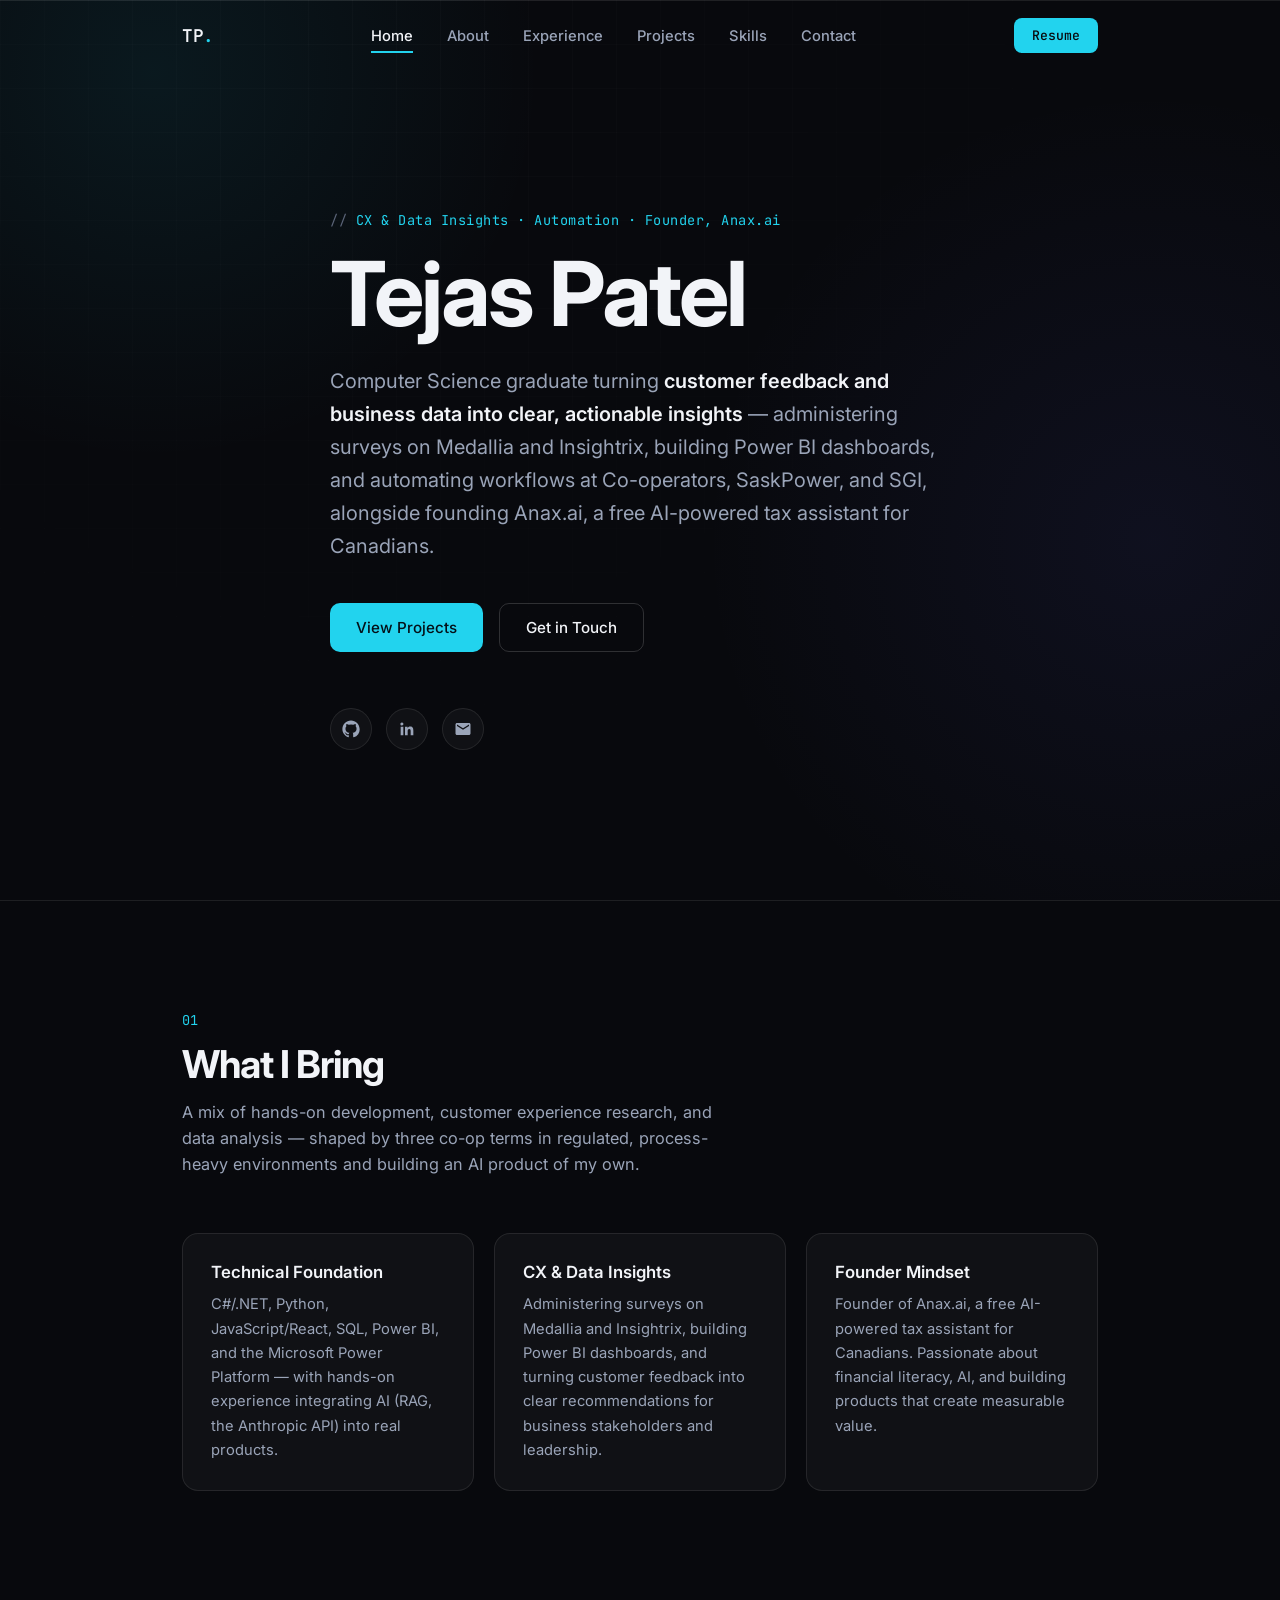
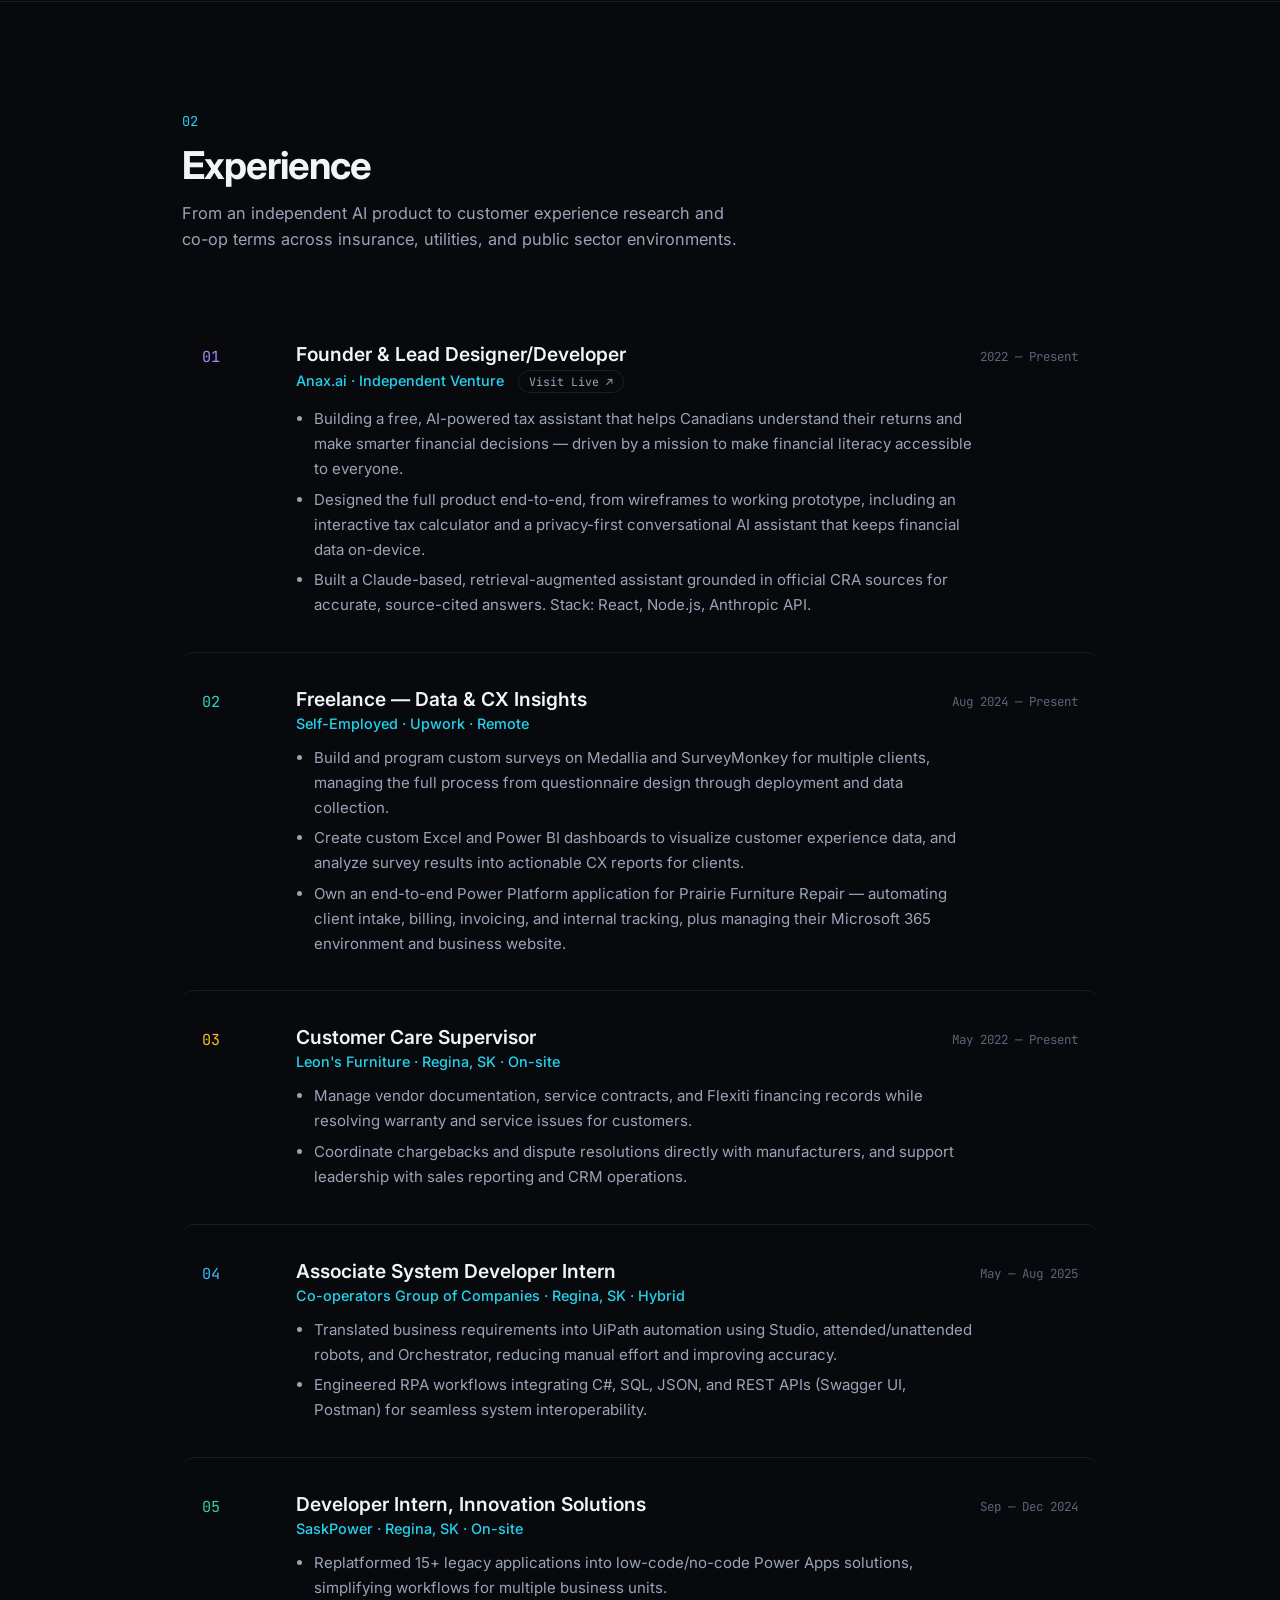
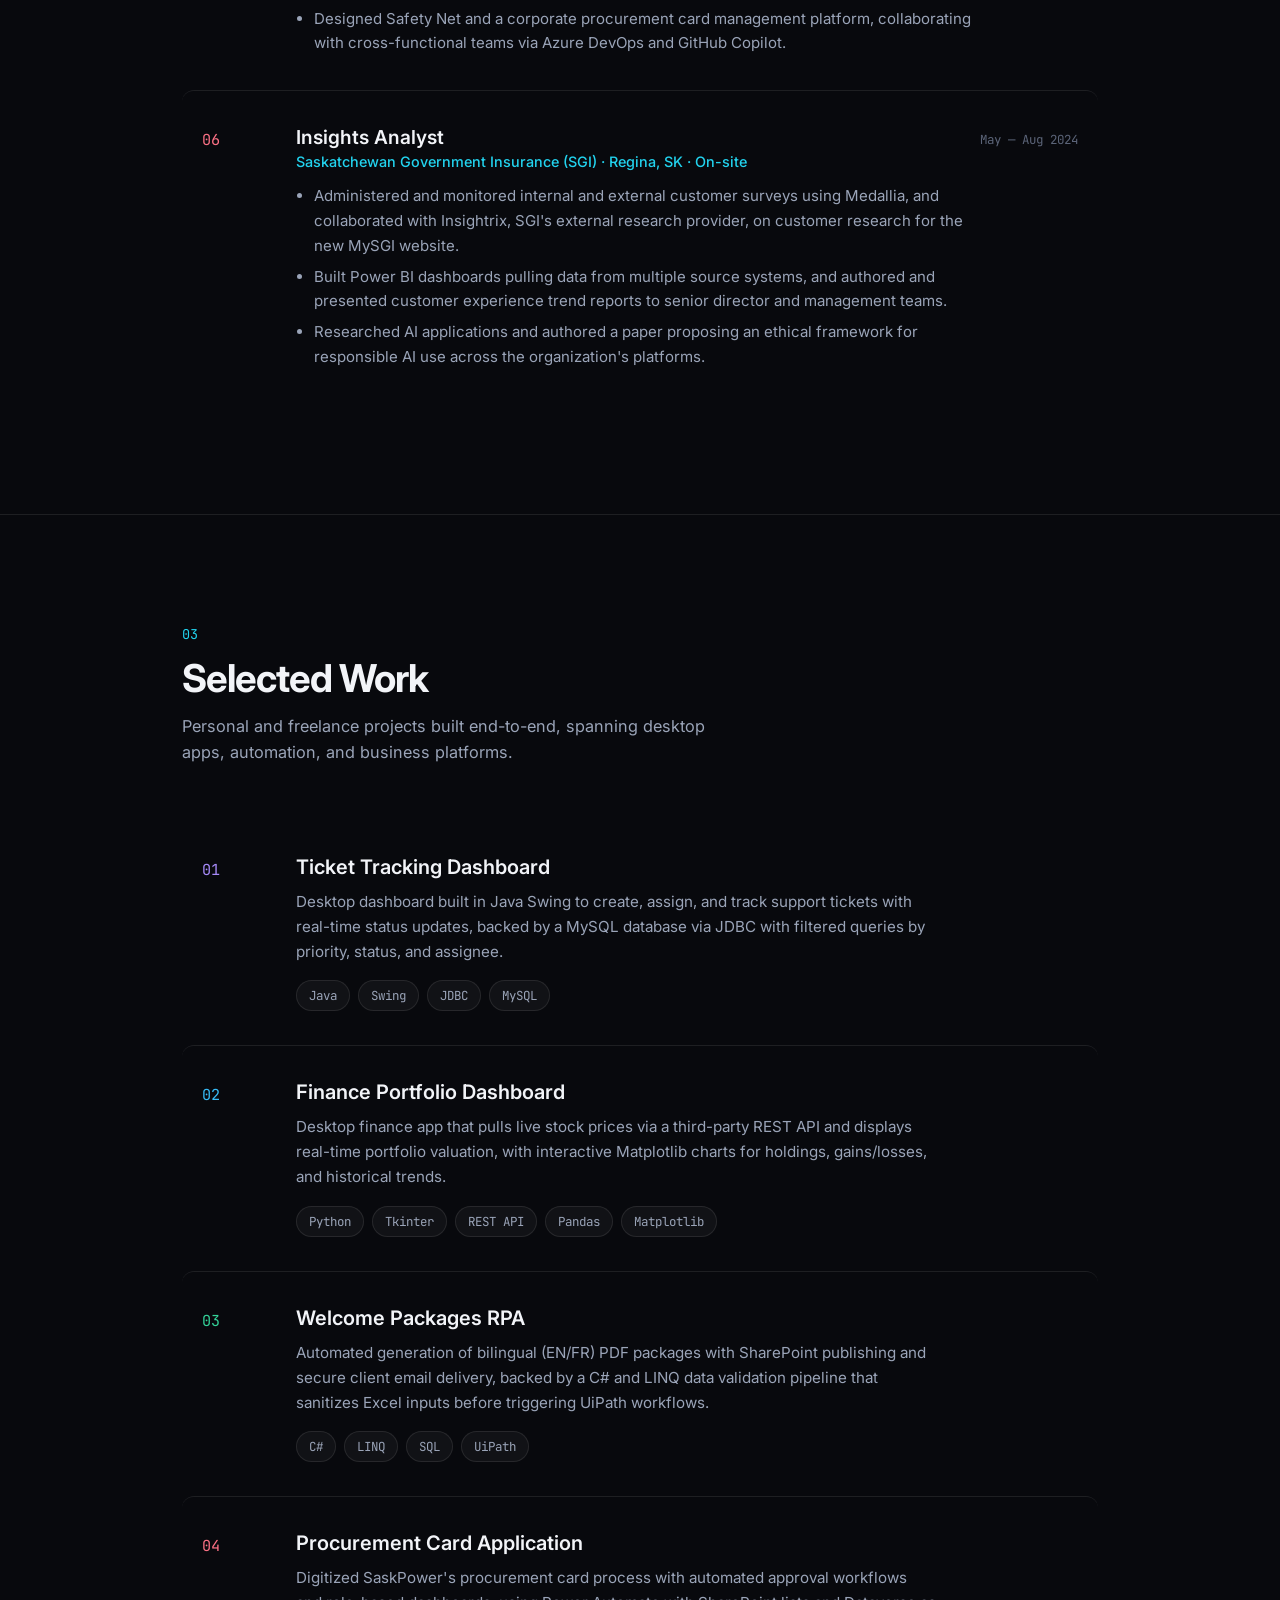
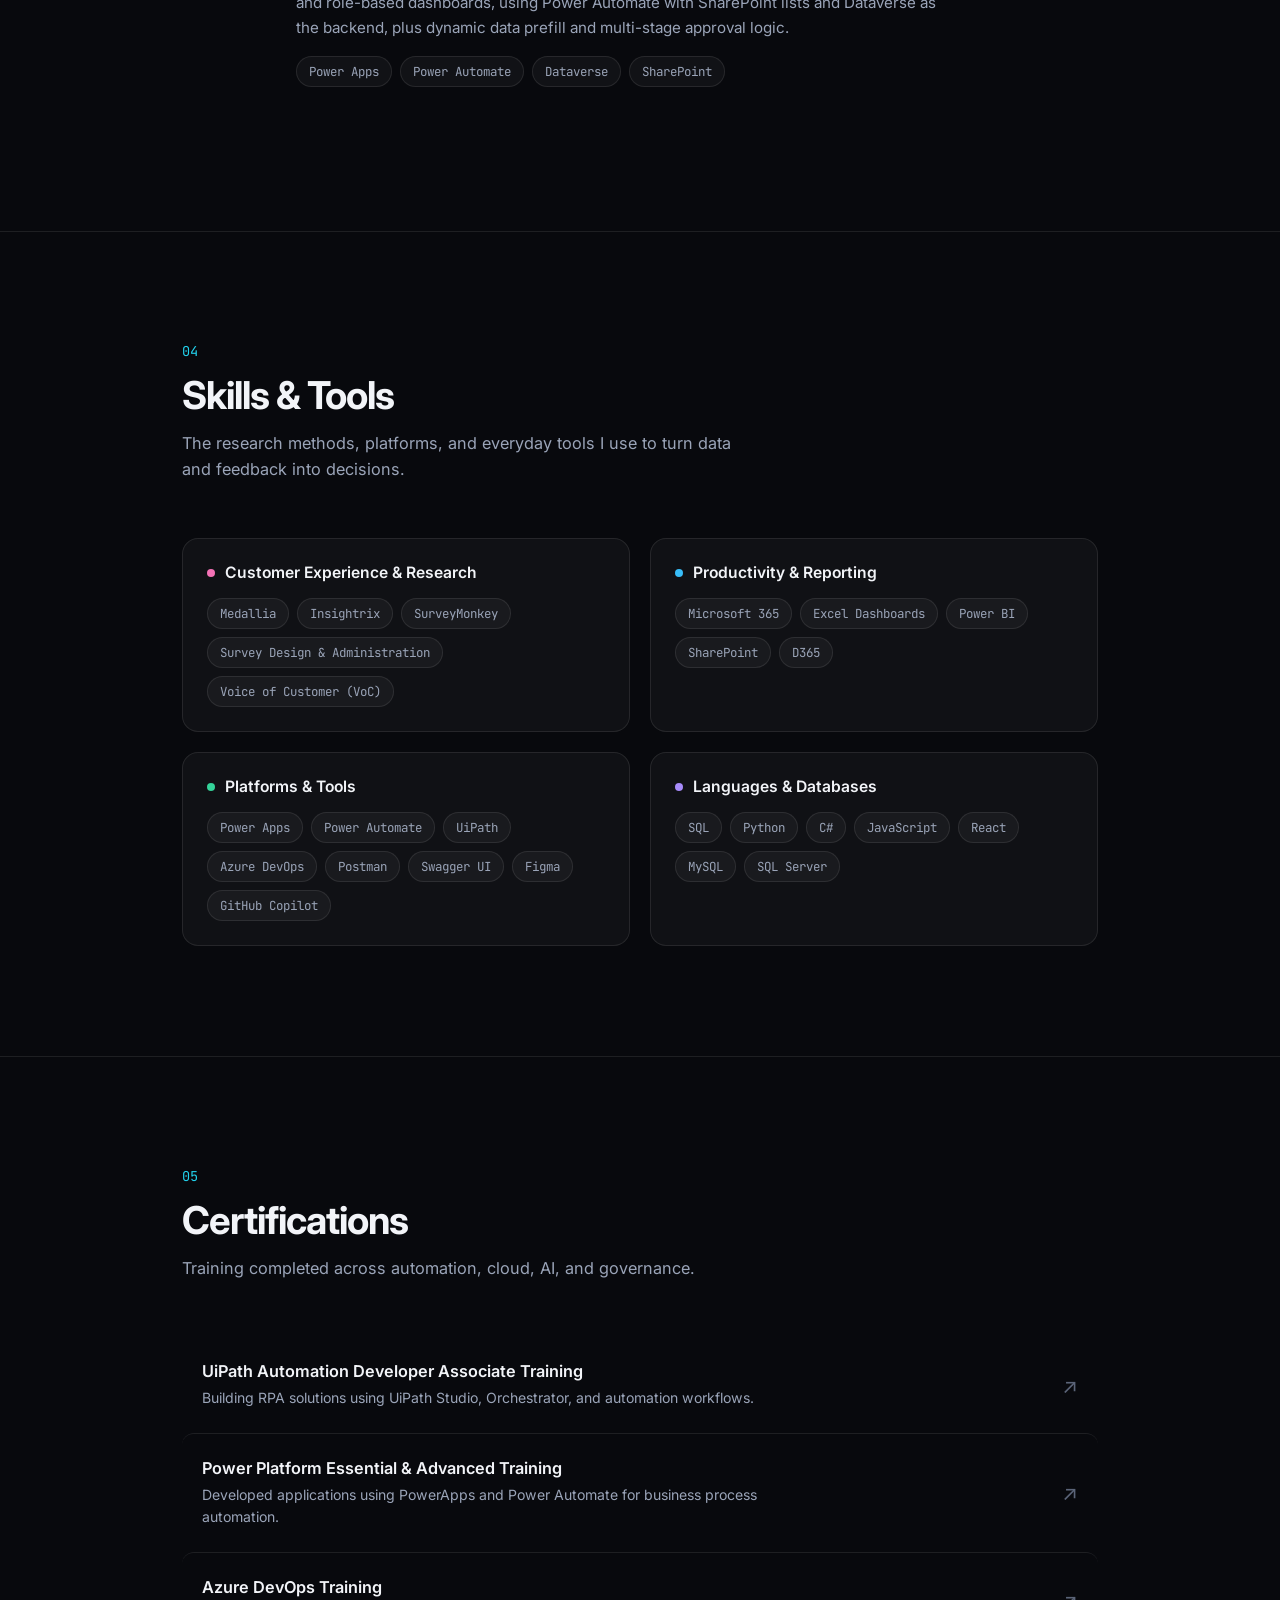
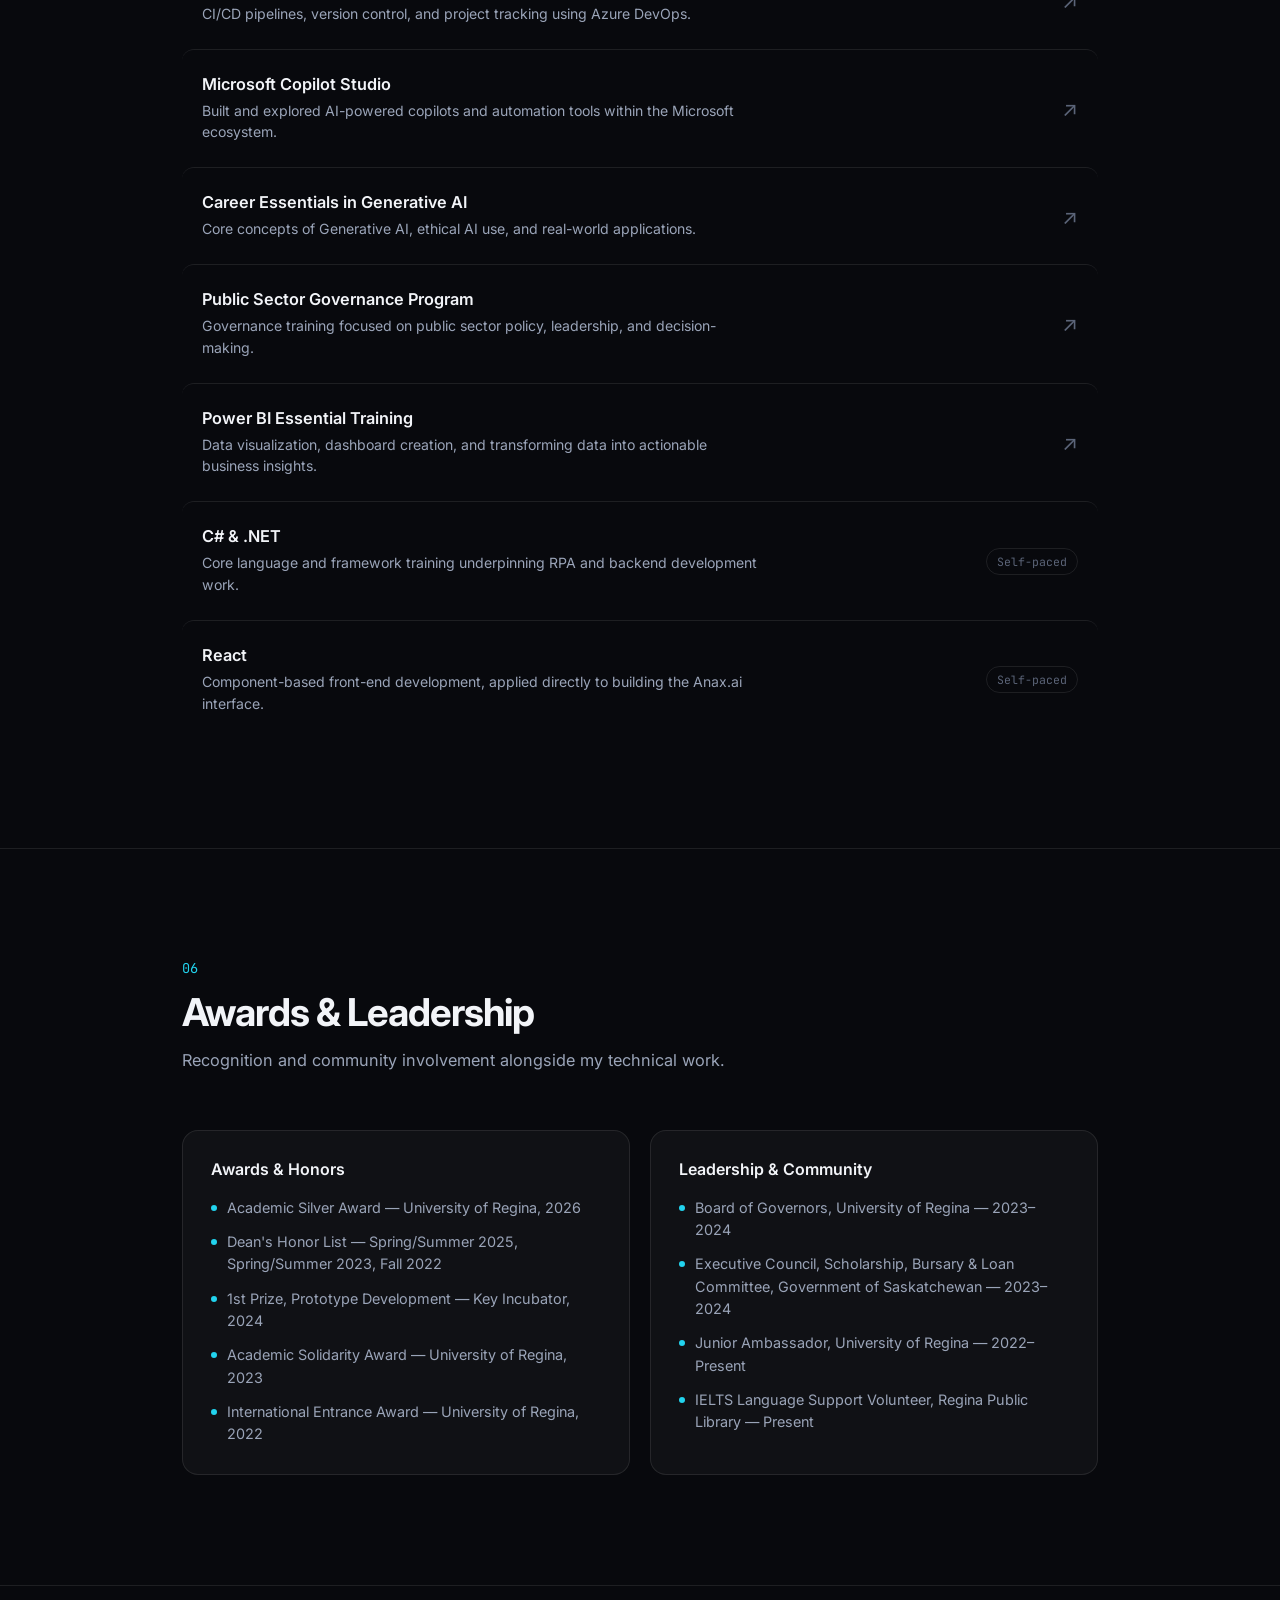
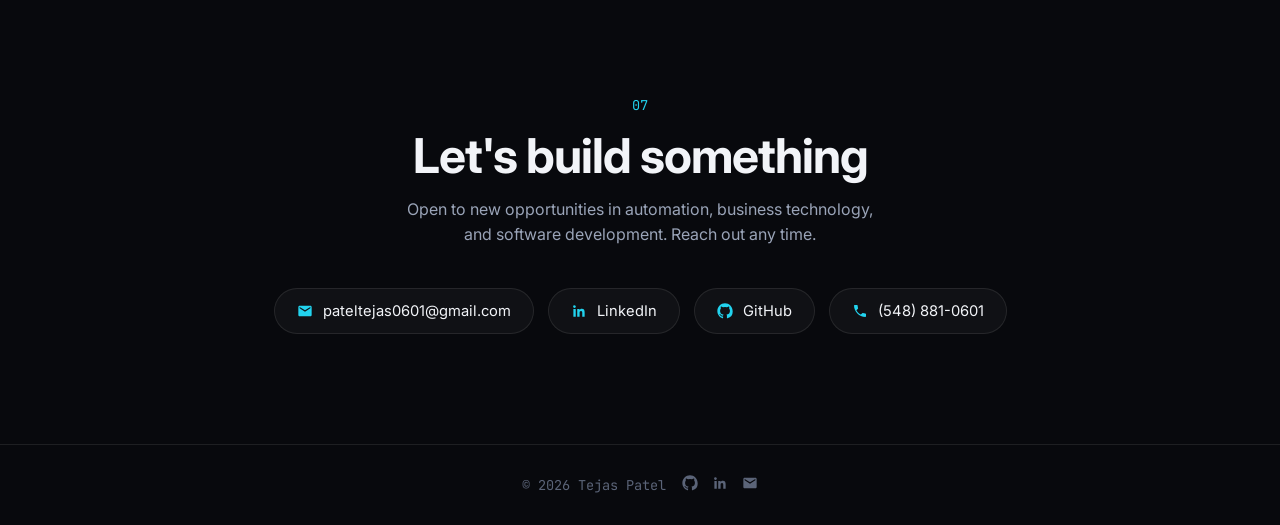
==== index.html @ eca3c6ff "Reframe portfolio around CX research and data insights Update hero, About, and Experience copy to le" ====
<!DOCTYPE html>
<html lang="en">
<head>
  <meta charset="UTF-8" />
  <meta name="viewport" content="width=device-width, initial-scale=1.0" />
  <title>Tejas Patel — CX &amp; Data Insights | Automation Developer</title>
  <meta name="description" content="Tejas Patel — Computer Science graduate, founder of Anax.ai. Customer experience research, survey design, Power BI, automation, and AI-driven business solutions." />
  <link rel="icon" href="data:image/svg+xml,%3Csvg xmlns='http://www.w3.org/2000/svg' viewBox='0 0 100 100'%3E%3Crect width='100' height='100' rx='22' fill='%2308090d'/%3E%3Ctext x='50' y='68' font-family='monospace' font-size='52' font-weight='700' fill='%2322d3ee' text-anchor='middle'%3ETP%3C/text%3E%3C/svg%3E" />

  <link rel="preconnect" href="https://fonts.googleapis.com">
  <link rel="preconnect" href="https://fonts.gstatic.com" crossorigin>
  <link href="https://fonts.googleapis.com/css2?family=Inter:wght@400;500;600;700;800&family=JetBrains+Mono:wght@400;500;600&display=swap" rel="stylesheet">

  <link rel="stylesheet" href="style.css" />
</head>
<body>

  <header class="navbar">
    <div class="nav-inner">
      <a href="#home" class="logo">TP<span>.</span></a>

      <nav class="nav-links">
        <a href="#home">Home</a>
        <a href="#about">About</a>
        <a href="#experience">Experience</a>
        <a href="#projects">Projects</a>
        <a href="#skills">Skills</a>
        <a href="#contact">Contact</a>
      </nav>

      <div class="nav-actions">
        <a href="Tejas_Patel_Resume_Final_.pdf" target="_blank" rel="noopener" class="btn-resume">Resume</a>
        <button class="menu-toggle" aria-label="Toggle menu">
          <span></span><span></span><span></span>
        </button>
      </div>
    </div>

    <nav class="mobile-nav" id="mobileNav">
      <a href="#home">Home</a>
      <a href="#about">About</a>
      <a href="#experience">Experience</a>
      <a href="#projects">Projects</a>
      <a href="#skills">Skills</a>
      <a href="#certifications">Certifications</a>
      <a href="#awards">Awards</a>
      <a href="#contact">Contact</a>
      <a href="Tejas_Patel_Resume_Final_.pdf" target="_blank" rel="noopener">Resume ↗</a>
    </nav>
  </header>

  <main>

    <section id="home" class="hero">
      <div class="container">
        <p class="eyebrow reveal">CX &amp; Data Insights · Automation · Founder, Anax.ai</p>
        <h1 class="reveal">Tejas Patel</h1>
        <p class="hero-sub reveal">
          Computer Science graduate turning <span class="accent-text">customer feedback and business data into clear, actionable insights</span>
          — administering surveys on Medallia and Insightrix, building Power BI dashboards, and automating workflows
          at Co-operators, SaskPower, and SGI, alongside founding Anax.ai, a free AI-powered tax assistant for Canadians.
        </p>
        <div class="hero-cta reveal">
          <a href="#projects" class="btn btn-primary">View Projects</a>
          <a href="#contact" class="btn btn-outline">Get in Touch</a>
        </div>
        <div class="hero-socials reveal">
          <a href="https://github.com/TechWhizTejas/" target="_blank" rel="noopener" aria-label="GitHub"><svg viewBox="0 0 24 24"><path d="M12 .5C5.73.5.5 5.73.5 12c0 5.08 3.29 9.39 7.86 10.91.57.1.78-.25.78-.55 0-.27-.01-1.15-.02-2.09-3.2.7-3.88-1.36-3.88-1.36-.52-1.33-1.28-1.68-1.28-1.68-1.04-.71.08-.7.08-.7 1.16.08 1.77 1.19 1.77 1.19 1.03 1.76 2.7 1.25 3.36.96.1-.75.4-1.25.73-1.54-2.56-.29-5.25-1.28-5.25-5.7 0-1.26.45-2.29 1.19-3.09-.12-.29-.52-1.47.11-3.06 0 0 .97-.31 3.18 1.18a11 11 0 015.79 0c2.2-1.49 3.17-1.18 3.17-1.18.64 1.59.24 2.77.12 3.06.74.8 1.18 1.83 1.18 3.09 0 4.43-2.69 5.4-5.26 5.69.41.36.78 1.06.78 2.14 0 1.55-.01 2.79-.01 3.17 0 .3.2.66.79.55A10.52 10.52 0 0023.5 12C23.5 5.73 18.27.5 12 .5z"/></svg></a>
          <a href="https://www.linkedin.com/in/tejas-patel-9b3055230/" target="_blank" rel="noopener" aria-label="LinkedIn"><svg viewBox="0 0 24 24"><path d="M20.45 20.45h-3.56v-5.57c0-1.33-.02-3.03-1.85-3.03-1.85 0-2.14 1.45-2.14 2.94v5.66H9.34V9h3.42v1.56h.05c.48-.9 1.64-1.85 3.38-1.85 3.6 0 4.27 2.37 4.27 5.46v6.28zM5.34 7.43a2.07 2.07 0 110-4.13 2.07 2.07 0 010 4.13zM7.12 20.45H3.56V9h3.56v11.45z"/></svg></a>
          <a href="mailto:pateltejas0601@gmail.com" aria-label="Email"><svg viewBox="0 0 24 24"><path d="M20 4H4c-1.1 0-2 .9-2 2v12c0 1.1.9 2 2 2h16c1.1 0 2-.9 2-2V6c0-1.1-.9-2-2-2zm0 4-8 5-8-5V6l8 5 8-5v2z"/></svg></a>
        </div>
      </div>
    </section>

    <section id="about">
      <div class="container">
        <div class="section-head reveal">
          <span class="section-num">01</span>
          <h2 class="section-title">What I Bring</h2>
          <p class="section-sub">A mix of hands-on development, customer experience research, and data analysis — shaped by three co-op terms in regulated, process-heavy environments and building an AI product of my own.</p>
        </div>

        <div class="about-grid reveal">
          <div class="about-card">
            <h3>Technical Foundation</h3>
            <p>C#/.NET, Python, JavaScript/React, SQL, Power BI, and the Microsoft Power Platform — with hands-on experience integrating AI (RAG, the Anthropic API) into real products.</p>
          </div>
          <div class="about-card">
            <h3>CX &amp; Data Insights</h3>
            <p>Administering surveys on Medallia and Insightrix, building Power BI dashboards, and turning customer feedback into clear recommendations for business stakeholders and leadership.</p>
          </div>
          <div class="about-card">
            <h3>Founder Mindset</h3>
            <p>Founder of Anax.ai, a free AI-powered tax assistant for Canadians. Passionate about financial literacy, AI, and building products that create measurable value.</p>
          </div>
        </div>
      </div>
    </section>

    <section id="experience">
      <div class="container">
        <div class="section-head reveal">
          <span class="section-num">02</span>
          <h2 class="section-title">Experience</h2>
          <p class="section-sub">From an independent AI product to customer experience research and co-op terms across insurance, utilities, and public sector environments.</p>
        </div>

        <div class="exp-list">
          <div class="exp-item reveal" style="--dot: var(--purple)">
            <span class="exp-index">01</span>
            <div class="exp-body">
              <div class="exp-header">
                <h3 class="exp-role">Founder &amp; Lead Designer/Developer</h3>
                <span class="exp-meta">2022 — Present</span>
              </div>
              <p class="exp-company">
                Anax.ai · Independent Venture
                <a class="exp-link" href="https://anax-c3dm5wyu6-tejas-patel.vercel.app/" target="_blank" rel="noopener">Visit Live ↗</a>
              </p>
              <ul>
                <li>Building a free, AI-powered tax assistant that helps Canadians understand their returns and make smarter financial decisions — driven by a mission to make financial literacy accessible to everyone.</li>
                <li>Designed the full product end-to-end, from wireframes to working prototype, including an interactive tax calculator and a privacy-first conversational AI assistant that keeps financial data on-device.</li>
                <li>Built a Claude-based, retrieval-augmented assistant grounded in official CRA sources for accurate, source-cited answers. Stack: React, Node.js, Anthropic API.</li>
              </ul>
            </div>
          </div>

          <div class="exp-item reveal" style="--dot: var(--teal)">
            <span class="exp-index">02</span>
            <div class="exp-body">
              <div class="exp-header">
                <h3 class="exp-role">Freelance — Data &amp; CX Insights</h3>
                <span class="exp-meta">Aug 2024 — Present</span>
              </div>
              <p class="exp-company">Self-Employed · Upwork · Remote</p>
              <ul>
                <li>Build and program custom surveys on Medallia and SurveyMonkey for multiple clients, managing the full process from questionnaire design through deployment and data collection.</li>
                <li>Create custom Excel and Power BI dashboards to visualize customer experience data, and analyze survey results into actionable CX reports for clients.</li>
                <li>Own an end-to-end Power Platform application for Prairie Furniture Repair — automating client intake, billing, invoicing, and internal tracking, plus managing their Microsoft 365 environment and business website.</li>
              </ul>
            </div>
          </div>

          <div class="exp-item reveal" style="--dot: var(--yellow)">
            <span class="exp-index">03</span>
            <div class="exp-body">
              <div class="exp-header">
                <h3 class="exp-role">Customer Care Supervisor</h3>
                <span class="exp-meta">May 2022 — Present</span>
              </div>
              <p class="exp-company">Leon's Furniture · Regina, SK · On-site</p>
              <ul>
                <li>Manage vendor documentation, service contracts, and Flexiti financing records while resolving warranty and service issues for customers.</li>
                <li>Coordinate chargebacks and dispute resolutions directly with manufacturers, and support leadership with sales reporting and CRM operations.</li>
              </ul>
            </div>
          </div>

          <div class="exp-item reveal" style="--dot: var(--blue)">
            <span class="exp-index">04</span>
            <div class="exp-body">
              <div class="exp-header">
                <h3 class="exp-role">Associate System Developer Intern</h3>
                <span class="exp-meta">May — Aug 2025</span>
              </div>
              <p class="exp-company">Co-operators Group of Companies · Regina, SK · Hybrid</p>
              <ul>
                <li>Translated business requirements into UiPath automation using Studio, attended/unattended robots, and Orchestrator, reducing manual effort and improving accuracy.</li>
                <li>Engineered RPA workflows integrating C#, SQL, JSON, and REST APIs (Swagger UI, Postman) for seamless system interoperability.</li>
              </ul>
            </div>
          </div>

          <div class="exp-item reveal" style="--dot: var(--green)">
            <span class="exp-index">05</span>
            <div class="exp-body">
              <div class="exp-header">
                <h3 class="exp-role">Developer Intern, Innovation Solutions</h3>
                <span class="exp-meta">Sep — Dec 2024</span>
              </div>
              <p class="exp-company">SaskPower · Regina, SK · On-site</p>
              <ul>
                <li>Replatformed 15+ legacy applications into low-code/no-code Power Apps solutions, simplifying workflows for multiple business units.</li>
                <li>Designed Safety Net and a corporate procurement card management platform, collaborating with cross-functional teams via Azure DevOps and GitHub Copilot.</li>
              </ul>
            </div>
          </div>

          <div class="exp-item reveal" style="--dot: var(--red)">
            <span class="exp-index">06</span>
            <div class="exp-body">
              <div class="exp-header">
                <h3 class="exp-role">Insights Analyst</h3>
                <span class="exp-meta">May — Aug 2024</span>
              </div>
              <p class="exp-company">Saskatchewan Government Insurance (SGI) · Regina, SK · On-site</p>
              <ul>
                <li>Administered and monitored internal and external customer surveys using Medallia, and collaborated with Insightrix, SGI's external research provider, on customer research for the new MySGI website.</li>
                <li>Built Power BI dashboards pulling data from multiple source systems, and authored and presented customer experience trend reports to senior director and management teams.</li>
                <li>Researched AI applications and authored a paper proposing an ethical framework for responsible AI use across the organization's platforms.</li>
              </ul>
            </div>
          </div>
        </div>
      </div>
    </section>

    <section id="projects">
      <div class="container">
        <div class="section-head reveal">
          <span class="section-num">03</span>
          <h2 class="section-title">Selected Work</h2>
          <p class="section-sub">Personal and freelance projects built end-to-end, spanning desktop apps, automation, and business platforms.</p>
        </div>

        <div class="project-list">
          <div class="project reveal" style="--dot: var(--purple)">
            <span class="project-index">01</span>
            <div class="project-body">
              <h3>Ticket Tracking Dashboard</h3>
              <p>Desktop dashboard built in Java Swing to create, assign, and track support tickets with real-time status updates, backed by a MySQL database via JDBC with filtered queries by priority, status, and assignee.</p>
              <div class="tags">
                <span>Java</span>
                <span>Swing</span>
                <span>JDBC</span>
                <span>MySQL</span>
              </div>
            </div>
          </div>

          <div class="project reveal" style="--dot: var(--blue)">
            <span class="project-index">02</span>
            <div class="project-body">
              <h3>Finance Portfolio Dashboard</h3>
              <p>Desktop finance app that pulls live stock prices via a third-party REST API and displays real-time portfolio valuation, with interactive Matplotlib charts for holdings, gains/losses, and historical trends.</p>
              <div class="tags">
                <span>Python</span>
                <span>Tkinter</span>
                <span>REST API</span>
                <span>Pandas</span>
                <span>Matplotlib</span>
              </div>
            </div>
          </div>

          <div class="project reveal" style="--dot: var(--green)">
            <span class="project-index">03</span>
            <div class="project-body">
              <h3>Welcome Packages RPA</h3>
              <p>Automated generation of bilingual (EN/FR) PDF packages with SharePoint publishing and secure client email delivery, backed by a C# and LINQ data validation pipeline that sanitizes Excel inputs before triggering UiPath workflows.</p>
              <div class="tags">
                <span>C#</span>
                <span>LINQ</span>
                <span>SQL</span>
                <span>UiPath</span>
              </div>
            </div>
          </div>

          <div class="project reveal" style="--dot: var(--red)">
            <span class="project-index">04</span>
            <div class="project-body">
              <h3>Procurement Card Application</h3>
              <p>Digitized SaskPower's procurement card process with automated approval workflows and role-based dashboards, using Power Automate with SharePoint lists and Dataverse as the backend, plus dynamic data prefill and multi-stage approval logic.</p>
              <div class="tags">
                <span>Power Apps</span>
                <span>Power Automate</span>
                <span>Dataverse</span>
                <span>SharePoint</span>
              </div>
            </div>
          </div>
        </div>
      </div>
    </section>

    <section id="skills">
      <div class="container">
        <div class="section-head reveal">
          <span class="section-num">04</span>
          <h2 class="section-title">Skills &amp; Tools</h2>
          <p class="section-sub">The research methods, platforms, and everyday tools I use to turn data and feedback into decisions.</p>
        </div>

        <div class="skills-grid reveal">
          <div class="skill-group">
            <h4><span class="dot pink"></span>Customer Experience &amp; Research</h4>
            <div class="tags">
              <span>Medallia</span>
              <span>Insightrix</span>
              <span>SurveyMonkey</span>
              <span>Survey Design &amp; Administration</span>
              <span>Voice of Customer (VoC)</span>
            </div>
          </div>

          <div class="skill-group">
            <h4><span class="dot blue"></span>Productivity &amp; Reporting</h4>
            <div class="tags">
              <span>Microsoft 365</span>
              <span>Excel Dashboards</span>
              <span>Power BI</span>
              <span>SharePoint</span>
              <span>D365</span>
            </div>
          </div>

          <div class="skill-group">
            <h4><span class="dot green"></span>Platforms &amp; Tools</h4>
            <div class="tags">
              <span>Power Apps</span>
              <span>Power Automate</span>
              <span>UiPath</span>
              <span>Azure DevOps</span>
              <span>Postman</span>
              <span>Swagger UI</span>
              <span>Figma</span>
              <span>GitHub Copilot</span>
            </div>
          </div>

          <div class="skill-group">
            <h4><span class="dot purple"></span>Languages &amp; Databases</h4>
            <div class="tags">
              <span>SQL</span>
              <span>Python</span>
              <span>C#</span>
              <span>JavaScript</span>
              <span>React</span>
              <span>MySQL</span>
              <span>SQL Server</span>
            </div>
          </div>
        </div>
      </div>
    </section>

    <section id="certifications">
      <div class="container">
        <div class="section-head reveal">
          <span class="section-num">05</span>
          <h2 class="section-title">Certifications</h2>
          <p class="section-sub">Training completed across automation, cloud, AI, and governance.</p>
        </div>

        <div class="cert-list">
          <a class="cert-item reveal" href="https://www.linkedin.com/learning/certificates/1e047bcdb066645e6b56fcc6fe5753226f2c584da912c7ca89aaeeaeeb29f00c" target="_blank" rel="noopener">
            <div>
              <h4>UiPath Automation Developer Associate Training</h4>
              <p>Building RPA solutions using UiPath Studio, Orchestrator, and automation workflows.</p>
            </div>
            <span class="cert-arrow">↗</span>
          </a>

          <a class="cert-item reveal" href="https://www.linkedin.com/learning/certificates/f618df1d861bae7c576c720a00d0572db56c754fe8687c0e981369609e36c60e" target="_blank" rel="noopener">
            <div>
              <h4>Power Platform Essential & Advanced Training</h4>
              <p>Developed applications using PowerApps and Power Automate for business process automation.</p>
            </div>
            <span class="cert-arrow">↗</span>
          </a>

          <a class="cert-item reveal" href="https://www.linkedin.com/learning/certificates/62b835ee291700cb67fe345fb3a804e88e9893a6949fbbd19b4e4b1fe2853790" target="_blank" rel="noopener">
            <div>
              <h4>Azure DevOps Training</h4>
              <p>CI/CD pipelines, version control, and project tracking using Azure DevOps.</p>
            </div>
            <span class="cert-arrow">↗</span>
          </a>

          <a class="cert-item reveal" href="https://www.linkedin.com/learning/certificates/565cfbe6471002eb7c0eec19d83d21e9f3b1b1ec3d06a962d1e865687503a3ec" target="_blank" rel="noopener">
            <div>
              <h4>Microsoft Copilot Studio</h4>
              <p>Built and explored AI-powered copilots and automation tools within the Microsoft ecosystem.</p>
            </div>
            <span class="cert-arrow">↗</span>
          </a>

          <a class="cert-item reveal" href="https://www.linkedin.com/learning/certificates/ae52eb23bb3bb85e0565ba2d8431896555fc047d6601b56306c8a34e032c8c73" target="_blank" rel="noopener">
            <div>
              <h4>Career Essentials in Generative AI</h4>
              <p>Core concepts of Generative AI, ethical AI use, and real-world applications.</p>
            </div>
            <span class="cert-arrow">↗</span>
          </a>

          <a class="cert-item reveal" href="https://www.linkedin.com/learning/certificates/1e047bcdb066645e6b56fcc6fe5753226f2c584da912c7ca89aaeeaeeb29f00c" target="_blank" rel="noopener">
            <div>
              <h4>Public Sector Governance Program</h4>
              <p>Governance training focused on public sector policy, leadership, and decision-making.</p>
            </div>
            <span class="cert-arrow">↗</span>
          </a>

          <a class="cert-item reveal" href="https://www.linkedin.com/learning/certificates/e6d60eb260cc6138dc1681965e2254a874739f0f8be1a4e8240ae858e9225f72" target="_blank" rel="noopener">
            <div>
              <h4>Power BI Essential Training</h4>
              <p>Data visualization, dashboard creation, and transforming data into actionable business insights.</p>
            </div>
            <span class="cert-arrow">↗</span>
          </a>

          <div class="cert-item static reveal">
            <div>
              <h4>C# &amp; .NET</h4>
              <p>Core language and framework training underpinning RPA and backend development work.</p>
            </div>
            <span class="cert-badge">Self-paced</span>
          </div>

          <div class="cert-item static reveal">
            <div>
              <h4>React</h4>
              <p>Component-based front-end development, applied directly to building the Anax.ai interface.</p>
            </div>
            <span class="cert-badge">Self-paced</span>
          </div>
        </div>
      </div>
    </section>

    <section id="awards">
      <div class="container">
        <div class="section-head reveal">
          <span class="section-num">06</span>
          <h2 class="section-title">Awards &amp; Leadership</h2>
          <p class="section-sub">Recognition and community involvement alongside my technical work.</p>
        </div>

        <div class="awards-grid reveal">
          <div class="awards-col">
            <h4>Awards &amp; Honors</h4>
            <ul>
              <li>Academic Silver Award — University of Regina, 2026</li>
              <li>Dean's Honor List — Spring/Summer 2025, Spring/Summer 2023, Fall 2022</li>
              <li>1st Prize, Prototype Development — Key Incubator, 2024</li>
              <li>Academic Solidarity Award — University of Regina, 2023</li>
              <li>International Entrance Award — University of Regina, 2022</li>
            </ul>
          </div>
          <div class="awards-col">
            <h4>Leadership &amp; Community</h4>
            <ul>
              <li>Board of Governors, University of Regina — 2023–2024</li>
              <li>Executive Council, Scholarship, Bursary &amp; Loan Committee, Government of Saskatchewan — 2023–2024</li>
              <li>Junior Ambassador, University of Regina — 2022–Present</li>
              <li>IELTS Language Support Volunteer, Regina Public Library — Present</li>
            </ul>
          </div>
        </div>
      </div>
    </section>

    <section id="contact" class="contact">
      <div class="container">
        <span class="section-num reveal">07</span>
        <h2 class="section-title reveal">Let's build something</h2>
        <p class="contact-sub reveal">Open to new opportunities in automation, business technology, and software development. Reach out any time.</p>

        <div class="contact-links reveal">
          <a href="mailto:pateltejas0601@gmail.com">
            <svg viewBox="0 0 24 24"><path d="M20 4H4c-1.1 0-2 .9-2 2v12c0 1.1.9 2 2 2h16c1.1 0 2-.9 2-2V6c0-1.1-.9-2-2-2zm0 4-8 5-8-5V6l8 5 8-5v2z"/></svg>
            pateltejas0601@gmail.com
          </a>
          <a href="https://www.linkedin.com/in/tejas-patel-9b3055230/" target="_blank" rel="noopener">
            <svg viewBox="0 0 24 24"><path d="M20.45 20.45h-3.56v-5.57c0-1.33-.02-3.03-1.85-3.03-1.85 0-2.14 1.45-2.14 2.94v5.66H9.34V9h3.42v1.56h.05c.48-.9 1.64-1.85 3.38-1.85 3.6 0 4.27 2.37 4.27 5.46v6.28zM5.34 7.43a2.07 2.07 0 110-4.13 2.07 2.07 0 010 4.13zM7.12 20.45H3.56V9h3.56v11.45z"/></svg>
            LinkedIn
          </a>
          <a href="https://github.com/TechWhizTejas/" target="_blank" rel="noopener">
            <svg viewBox="0 0 24 24"><path d="M12 .5C5.73.5.5 5.73.5 12c0 5.08 3.29 9.39 7.86 10.91.57.1.78-.25.78-.55 0-.27-.01-1.15-.02-2.09-3.2.7-3.88-1.36-3.88-1.36-.52-1.33-1.28-1.68-1.28-1.68-1.04-.71.08-.7.08-.7 1.16.08 1.77 1.19 1.77 1.19 1.03 1.76 2.7 1.25 3.36.96.1-.75.4-1.25.73-1.54-2.56-.29-5.25-1.28-5.25-5.7 0-1.26.45-2.29 1.19-3.09-.12-.29-.52-1.47.11-3.06 0 0 .97-.31 3.18 1.18a11 11 0 015.79 0c2.2-1.49 3.17-1.18 3.17-1.18.64 1.59.24 2.77.12 3.06.74.8 1.18 1.83 1.18 3.09 0 4.43-2.69 5.4-5.26 5.69.41.36.78 1.06.78 2.14 0 1.55-.01 2.79-.01 3.17 0 .3.2.66.79.55A10.52 10.52 0 0023.5 12C23.5 5.73 18.27.5 12 .5z"/></svg>
            GitHub
          </a>
          <a href="tel:+15488810601">
            <svg viewBox="0 0 24 24"><path d="M6.6 10.8c1.4 2.8 3.8 5.2 6.6 6.6l2.2-2.2c.3-.3.7-.4 1-.2 1.1.4 2.3.6 3.6.6.6 0 1 .4 1 1V20c0 .6-.4 1-1 1C10.9 21 3 13.1 3 3.9c0-.6.4-1 1-1h3.5c.6 0 1 .4 1 1 0 1.3.2 2.5.6 3.6.1.3 0 .7-.2 1L6.6 10.8z"/></svg>
            (548) 881-0601
          </a>
        </div>
      </div>
    </section>

  </main>

  <footer class="footer">
    <div class="container" style="display:flex; align-items:center; justify-content:space-between; flex-wrap:wrap; gap:16px;">
      <p>&copy; 2026 Tejas Patel</p>
      <div class="socials">
        <a href="https://github.com/TechWhizTejas/" target="_blank" rel="noopener" aria-label="GitHub"><svg viewBox="0 0 24 24"><path d="M12 .5C5.73.5.5 5.73.5 12c0 5.08 3.29 9.39 7.86 10.91.57.1.78-.25.78-.55 0-.27-.01-1.15-.02-2.09-3.2.7-3.88-1.36-3.88-1.36-.52-1.33-1.28-1.68-1.28-1.68-1.04-.71.08-.7.08-.7 1.16.08 1.77 1.19 1.77 1.19 1.03 1.76 2.7 1.25 3.36.96.1-.75.4-1.25.73-1.54-2.56-.29-5.25-1.28-5.25-5.7 0-1.26.45-2.29 1.19-3.09-.12-.29-.52-1.47.11-3.06 0 0 .97-.31 3.18 1.18a11 11 0 015.79 0c2.2-1.49 3.17-1.18 3.17-1.18.64 1.59.24 2.77.12 3.06.74.8 1.18 1.83 1.18 3.09 0 4.43-2.69 5.4-5.26 5.69.41.36.78 1.06.78 2.14 0 1.55-.01 2.79-.01 3.17 0 .3.2.66.79.55A10.52 10.52 0 0023.5 12C23.5 5.73 18.27.5 12 .5z"/></svg></a>
        <a href="https://www.linkedin.com/in/tejas-patel-9b3055230/" target="_blank" rel="noopener" aria-label="LinkedIn"><svg viewBox="0 0 24 24"><path d="M20.45 20.45h-3.56v-5.57c0-1.33-.02-3.03-1.85-3.03-1.85 0-2.14 1.45-2.14 2.94v5.66H9.34V9h3.42v1.56h.05c.48-.9 1.64-1.85 3.38-1.85 3.6 0 4.27 2.37 4.27 5.46v6.28zM5.34 7.43a2.07 2.07 0 110-4.13 2.07 2.07 0 010 4.13zM7.12 20.45H3.56V9h3.56v11.45z"/></svg></a>
        <a href="mailto:pateltejas0601@gmail.com" aria-label="Email"><svg viewBox="0 0 24 24"><path d="M20 4H4c-1.1 0-2 .9-2 2v12c0 1.1.9 2 2 2h16c1.1 0 2-.9 2-2V6c0-1.1-.9-2-2-2zm0 4-8 5-8-5V6l8 5 8-5v2z"/></svg></a>
      </div>
    </div>
  </footer>

  <script src="script.js"></script>
</body>
</html>
---- style.css ----
:root {
  --bg: #08090d;
  --bg-elevated: #0d0f16;
  --panel: rgba(255, 255, 255, 0.035);
  --panel-hover: rgba(255, 255, 255, 0.06);
  --border: rgba(255, 255, 255, 0.09);
  --border-strong: rgba(255, 255, 255, 0.16);
  --text: #f2f4f8;
  --text-dim: #9aa4b8;
  --text-faint: #5b6478;
  --accent: #22d3ee;
  --accent-soft: rgba(34, 211, 238, 0.12);
  --mono: 'JetBrains Mono', monospace;
  --sans: 'Inter', sans-serif;

  --green: #34d399;
  --blue: #38bdf8;
  --purple: #a78bfa;
  --red: #fb7185;
  --yellow: #fbbf24;
  --pink: #f472b6;
  --teal: #2dd4bf;

  --container: 980px;
}

* {
  margin: 0;
  padding: 0;
  box-sizing: border-box;
}

html {
  scroll-behavior: smooth;
}

body {
  font-family: var(--sans);
  background: var(--bg);
  color: var(--text);
  position: relative;
  overflow-x: hidden;
  -webkit-font-smoothing: antialiased;
}

body::before {
  content: '';
  position: fixed;
  inset: 0;
  z-index: -2;
  background:
    radial-gradient(650px circle at 12% 8%, rgba(34, 211, 238, 0.08), transparent 60%),
    radial-gradient(750px circle at 90% 60%, rgba(99, 102, 241, 0.08), transparent 60%),
    var(--bg);
}

body::after {
  content: '';
  position: fixed;
  inset: 0;
  z-index: -1;
  background-image:
    linear-gradient(rgba(255, 255, 255, 0.02) 1px, transparent 1px),
    linear-gradient(90deg, rgba(255, 255, 255, 0.02) 1px, transparent 1px);
  background-size: 44px 44px;
  mask-image: radial-gradient(circle at 30% 0%, black, transparent 70%);
}

a {
  color: inherit;
}

.container {
  max-width: var(--container);
  margin: 0 auto;
  padding: 0 32px;
}

/* Navbar */
.navbar {
  position: fixed;
  top: 0;
  left: 0;
  right: 0;
  z-index: 100;
  border-bottom: 1px solid transparent;
  transition: background 0.3s ease, border-color 0.3s ease;
}

.navbar.scrolled {
  background: rgba(8, 9, 13, 0.75);
  backdrop-filter: blur(14px);
  border-bottom: 1px solid var(--border);
}

.nav-inner {
  max-width: var(--container);
  margin: 0 auto;
  padding: 18px 32px;
  display: flex;
  align-items: center;
  justify-content: space-between;
}

.logo {
  font-family: var(--mono);
  font-weight: 600;
  font-size: 1.1rem;
  text-decoration: none;
  color: var(--text);
  letter-spacing: -0.5px;
}

.logo span {
  color: var(--accent);
}

.nav-links {
  display: flex;
  gap: 34px;
}

.nav-links a {
  text-decoration: none;
  color: var(--text-dim);
  font-size: 0.92rem;
  font-weight: 500;
  position: relative;
  padding: 4px 0;
  transition: color 0.2s ease;
}

.nav-links a::after {
  content: '';
  position: absolute;
  left: 0;
  bottom: -4px;
  width: 0;
  height: 2px;
  background: var(--accent);
  transition: width 0.25s ease;
}

.nav-links a:hover,
.nav-links a.active {
  color: var(--text);
}

.nav-links a.active::after {
  width: 100%;
}

.nav-actions {
  display: flex;
  align-items: center;
  gap: 16px;
}

.btn-resume {
  font-family: var(--mono);
  font-size: 0.82rem;
  font-weight: 500;
  text-decoration: none;
  color: var(--bg);
  background: var(--accent);
  padding: 9px 18px;
  border-radius: 8px;
  transition: 0.2s ease;
}

.btn-resume:hover {
  background: #5fe3f5;
  transform: translateY(-1px);
}

.menu-toggle {
  display: none;
  width: 38px;
  height: 38px;
  border-radius: 8px;
  background: transparent;
  border: 1px solid var(--border);
  cursor: pointer;
  align-items: center;
  justify-content: center;
  gap: 4px;
  flex-direction: column;
}

.menu-toggle span {
  width: 16px;
  height: 2px;
  background: var(--text);
  border-radius: 2px;
  transition: 0.25s ease;
}

.menu-toggle.active span:nth-child(1) { transform: translateY(6px) rotate(45deg); }
.menu-toggle.active span:nth-child(2) { opacity: 0; }
.menu-toggle.active span:nth-child(3) { transform: translateY(-6px) rotate(-45deg); }

.mobile-nav {
  display: none;
  flex-direction: column;
  gap: 4px;
  padding: 10px 24px 22px;
  background: rgba(8, 9, 13, 0.97);
  backdrop-filter: blur(14px);
  border-bottom: 1px solid var(--border);
}

.mobile-nav a {
  text-decoration: none;
  color: var(--text-dim);
  font-size: 0.98rem;
  padding: 12px 6px;
  border-bottom: 1px solid var(--border);
}

.mobile-nav a:last-child {
  border-bottom: none;
  color: var(--accent);
}

.mobile-nav.open {
  display: flex;
}

/* Hero */
.hero {
  min-height: 100vh;
  display: flex;
  flex-direction: column;
  justify-content: center;
  padding: 140px 0 80px;
}

.eyebrow {
  font-family: var(--mono);
  font-size: 0.85rem;
  color: var(--accent);
  letter-spacing: 0.5px;
  margin-bottom: 20px;
}

.eyebrow::before {
  content: '// ';
  color: var(--text-faint);
}

.hero h1 {
  font-size: clamp(3rem, 8vw, 5.6rem);
  font-weight: 700;
  letter-spacing: -2.5px;
  line-height: 1;
  margin-bottom: 26px;
}

.hero-sub {
  max-width: 620px;
  font-size: clamp(1.05rem, 2vw, 1.25rem);
  line-height: 1.65;
  color: var(--text-dim);
  margin-bottom: 40px;
}

.accent-text {
  color: var(--text);
  font-weight: 600;
}

.hero-cta {
  display: flex;
  gap: 16px;
  flex-wrap: wrap;
  margin-bottom: 56px;
}

.btn {
  display: inline-flex;
  align-items: center;
  gap: 8px;
  padding: 14px 26px;
  border-radius: 10px;
  text-decoration: none;
  font-weight: 500;
  font-size: 0.95rem;
  transition: 0.25s ease;
}

.btn-primary {
  background: var(--accent);
  color: #041018;
}

.btn-primary:hover {
  background: #5fe3f5;
  transform: translateY(-2px);
}

.btn-outline {
  background: transparent;
  color: var(--text);
  border: 1px solid var(--border-strong);
}

.btn-outline:hover {
  border-color: var(--accent);
  color: var(--accent);
  transform: translateY(-2px);
}

.hero-socials {
  display: flex;
  gap: 14px;
}

.hero-socials a {
  width: 42px;
  height: 42px;
  border-radius: 50%;
  background: var(--panel);
  border: 1px solid var(--border);
  color: var(--text-dim);
  display: flex;
  align-items: center;
  justify-content: center;
  text-decoration: none;
  transition: 0.25s ease;
}

.hero-socials a svg {
  width: 18px;
  height: 18px;
  fill: currentColor;
}

.hero-socials a:hover {
  color: var(--bg);
  background: var(--accent);
  border-color: var(--accent);
  transform: translateY(-2px);
}

/* Section shared */
section {
  padding: 110px 0;
  border-top: 1px solid var(--border);
}

.section-head {
  margin-bottom: 56px;
}

.section-num {
  font-family: var(--mono);
  font-size: 0.85rem;
  color: var(--accent);
  margin-bottom: 12px;
  display: block;
}

.section-title {
  font-size: clamp(1.8rem, 4vw, 2.4rem);
  font-weight: 700;
  letter-spacing: -1px;
  margin-bottom: 12px;
}

.section-sub {
  color: var(--text-dim);
  font-size: 1.02rem;
  max-width: 560px;
  line-height: 1.6;
}

/* About */
.about-grid {
  display: grid;
  grid-template-columns: repeat(3, 1fr);
  gap: 20px;
}

.about-card {
  background: var(--panel);
  border: 1px solid var(--border);
  border-radius: 16px;
  padding: 28px;
  transition: 0.3s ease;
}

.about-card:hover {
  background: var(--panel-hover);
  border-color: var(--border-strong);
  transform: translateY(-3px);
}

.about-card h3 {
  font-size: 1.05rem;
  font-weight: 600;
  margin-bottom: 10px;
}

.about-card p {
  color: var(--text-dim);
  font-size: 0.92rem;
  line-height: 1.65;
}

/* Experience */
.exp-list {
  display: flex;
  flex-direction: column;
}

.exp-item {
  display: grid;
  grid-template-columns: 70px 1fr;
  gap: 24px;
  padding: 34px 20px;
  border-top: 1px solid var(--border);
  border-radius: 12px;
  transition: 0.25s ease;
}

.exp-item:first-child {
  border-top: none;
}

.exp-item:hover {
  background: var(--panel);
  padding-left: 28px;
  padding-right: 28px;
}

.exp-index {
  font-family: var(--mono);
  font-size: 0.95rem;
  color: var(--dot, var(--accent));
  padding-top: 4px;
}

.exp-header {
  display: flex;
  flex-wrap: wrap;
  align-items: baseline;
  justify-content: space-between;
  gap: 6px 20px;
  margin-bottom: 4px;
}

.exp-role {
  font-size: 1.2rem;
  font-weight: 600;
}

.exp-meta {
  font-family: var(--mono);
  font-size: 0.78rem;
  color: var(--text-faint);
  white-space: nowrap;
}

.exp-company {
  color: var(--accent);
  font-size: 0.9rem;
  font-weight: 500;
  margin-bottom: 14px;
}

.exp-link {
  display: inline-flex;
  align-items: center;
  gap: 4px;
  margin-left: 10px;
  padding: 3px 10px;
  border: 1px solid var(--border);
  border-radius: 999px;
  color: var(--text-dim);
  font-family: var(--mono);
  font-size: 0.72rem;
  font-weight: 400;
  text-decoration: none;
  transition: 0.2s ease;
}

.exp-link:hover {
  border-color: var(--accent);
  color: var(--accent);
}

.exp-body ul {
  color: var(--text-dim);
  font-size: 0.94rem;
  line-height: 1.65;
  max-width: 680px;
  padding-left: 18px;
  display: flex;
  flex-direction: column;
  gap: 6px;
}

/* Projects */
.project-list {
  display: flex;
  flex-direction: column;
}

.project {
  display: grid;
  grid-template-columns: 70px 1fr;
  gap: 24px;
  padding: 34px 20px;
  border-top: 1px solid var(--border);
  text-decoration: none;
  color: inherit;
  transition: 0.25s ease;
  border-radius: 12px;
}

.project:first-child {
  border-top: none;
}

.project:hover {
  background: var(--panel);
  padding-left: 28px;
  padding-right: 28px;
}

.project-index {
  font-family: var(--mono);
  font-size: 0.95rem;
  color: var(--dot, var(--accent));
  padding-top: 4px;
}

.project-body h3 {
  font-size: 1.25rem;
  font-weight: 600;
  margin-bottom: 10px;
}

.project-body p {
  color: var(--text-dim);
  font-size: 0.95rem;
  line-height: 1.65;
  max-width: 640px;
  margin-bottom: 16px;
}

/* Skills */
.skills-grid {
  display: grid;
  grid-template-columns: repeat(2, 1fr);
  gap: 20px;
}

.skill-group {
  background: var(--panel);
  border: 1px solid var(--border);
  border-radius: 16px;
  padding: 24px;
  transition: 0.3s ease;
}

.skill-group:hover {
  border-color: var(--border-strong);
}

.skill-group h4 {
  display: flex;
  align-items: center;
  gap: 10px;
  font-size: 0.98rem;
  font-weight: 600;
  margin-bottom: 16px;
}

.dot {
  width: 8px;
  height: 8px;
  border-radius: 50%;
  background: var(--accent);
  flex-shrink: 0;
}

.dot.green { background: var(--green); }
.dot.blue { background: var(--blue); }
.dot.purple { background: var(--purple); }
.dot.red { background: var(--red); }
.dot.yellow { background: var(--yellow); }
.dot.pink { background: var(--pink); }
.dot.teal { background: var(--teal); }

/* Tags (shared) */
.tags {
  display: flex;
  flex-wrap: wrap;
  gap: 8px;
}

.tags span {
  background: rgba(255, 255, 255, 0.04);
  border: 1px solid var(--border);
  color: var(--text-dim);
  padding: 6px 12px;
  border-radius: 999px;
  font-size: 0.78rem;
  font-family: var(--mono);
}

/* Certifications */
.cert-list {
  display: flex;
  flex-direction: column;
}

.cert-item {
  display: flex;
  align-items: center;
  justify-content: space-between;
  gap: 20px;
  padding: 24px 20px;
  border-top: 1px solid var(--border);
  text-decoration: none;
  color: inherit;
  border-radius: 12px;
  transition: 0.25s ease;
}

.cert-item:first-child {
  border-top: none;
}

.cert-item:hover {
  background: var(--panel);
  padding-left: 28px;
  padding-right: 28px;
}

.cert-item h4 {
  font-size: 1.02rem;
  font-weight: 600;
  margin-bottom: 6px;
}

.cert-item p {
  color: var(--text-dim);
  font-size: 0.88rem;
  line-height: 1.55;
  max-width: 560px;
}

.cert-arrow {
  font-size: 1.3rem;
  color: var(--text-faint);
  transition: 0.25s ease;
  flex-shrink: 0;
}

.cert-item:hover .cert-arrow {
  color: var(--accent);
  transform: translate(3px, -3px);
}

.cert-item.static {
  cursor: default;
}

.cert-item.static:hover {
  background: transparent;
  padding-left: 20px;
  padding-right: 20px;
}

.cert-badge {
  font-family: var(--mono);
  font-size: 0.72rem;
  color: var(--text-faint);
  border: 1px solid var(--border);
  padding: 5px 10px;
  border-radius: 999px;
  flex-shrink: 0;
  white-space: nowrap;
}

/* Awards */
.awards-grid {
  display: grid;
  grid-template-columns: repeat(2, 1fr);
  gap: 20px;
}

.awards-col {
  background: var(--panel);
  border: 1px solid var(--border);
  border-radius: 16px;
  padding: 28px;
}

.awards-col h4 {
  font-size: 1rem;
  font-weight: 600;
  margin-bottom: 18px;
}

.awards-col ul {
  list-style: none;
  display: flex;
  flex-direction: column;
  gap: 12px;
}

.awards-col li {
  color: var(--text-dim);
  font-size: 0.9rem;
  line-height: 1.55;
  padding-left: 16px;
  position: relative;
}

.awards-col li::before {
  content: '';
  position: absolute;
  left: 0;
  top: 8px;
  width: 6px;
  height: 6px;
  border-radius: 50%;
  background: var(--accent);
}

/* Contact */
.contact {
  text-align: center;
}

.contact .section-title {
  font-size: clamp(2rem, 5vw, 3rem);
}

.contact-sub {
  color: var(--text-dim);
  max-width: 480px;
  margin: 0 auto 40px;
  line-height: 1.6;
}

.contact-links {
  display: flex;
  flex-wrap: wrap;
  justify-content: center;
  gap: 14px;
}

.contact-links a {
  display: inline-flex;
  align-items: center;
  gap: 10px;
  padding: 13px 22px;
  background: var(--panel);
  border: 1px solid var(--border);
  border-radius: 999px;
  text-decoration: none;
  color: var(--text);
  font-size: 0.92rem;
  transition: 0.25s ease;
}

.contact-links a svg {
  width: 16px;
  height: 16px;
  fill: var(--accent);
}

.contact-links a:hover {
  border-color: var(--accent);
  background: var(--accent-soft);
  transform: translateY(-2px);
}

/* Footer */
.footer {
  border-top: 1px solid var(--border);
  padding: 30px 0;
  display: flex;
  align-items: center;
  justify-content: space-between;
}

.footer p {
  color: var(--text-faint);
  font-size: 0.85rem;
  font-family: var(--mono);
}

.footer .socials {
  display: flex;
  gap: 14px;
}

.footer .socials a {
  color: var(--text-faint);
  transition: 0.2s ease;
}

.footer .socials a svg {
  width: 16px;
  height: 16px;
  fill: currentColor;
}

.footer .socials a:hover {
  color: var(--accent);
}

/* Reveal animation */
.reveal {
  opacity: 0;
  transform: translateY(20px);
  transition: opacity 0.6s ease, transform 0.6s ease;
}

.reveal.visible {
  opacity: 1;
  transform: translateY(0);
}

@media (prefers-reduced-motion: reduce) {
  .reveal { opacity: 1; transform: none; transition: none; }
  html { scroll-behavior: auto; }
}

/* Responsive */
@media (max-width: 900px) {
  .about-grid {
    grid-template-columns: repeat(2, 1fr);
  }

  .awards-grid {
    grid-template-columns: 1fr;
  }
}

@media (max-width: 760px) {
  .nav-links {
    display: none;
  }

  .menu-toggle {
    display: flex;
  }

  .container {
    padding: 0 22px;
  }

  .nav-inner {
    padding: 16px 22px;
  }

  section {
    padding: 80px 0;
  }

  .about-grid,
  .skills-grid {
    grid-template-columns: 1fr;
  }

  .project,
  .exp-item {
    grid-template-columns: 1fr;
    gap: 10px;
  }

  .exp-meta {
    white-space: normal;
  }

  .cert-item {
    flex-direction: column;
    align-items: flex-start;
  }

  .footer {
    flex-direction: column;
    gap: 16px;
    text-align: center;
  }
}
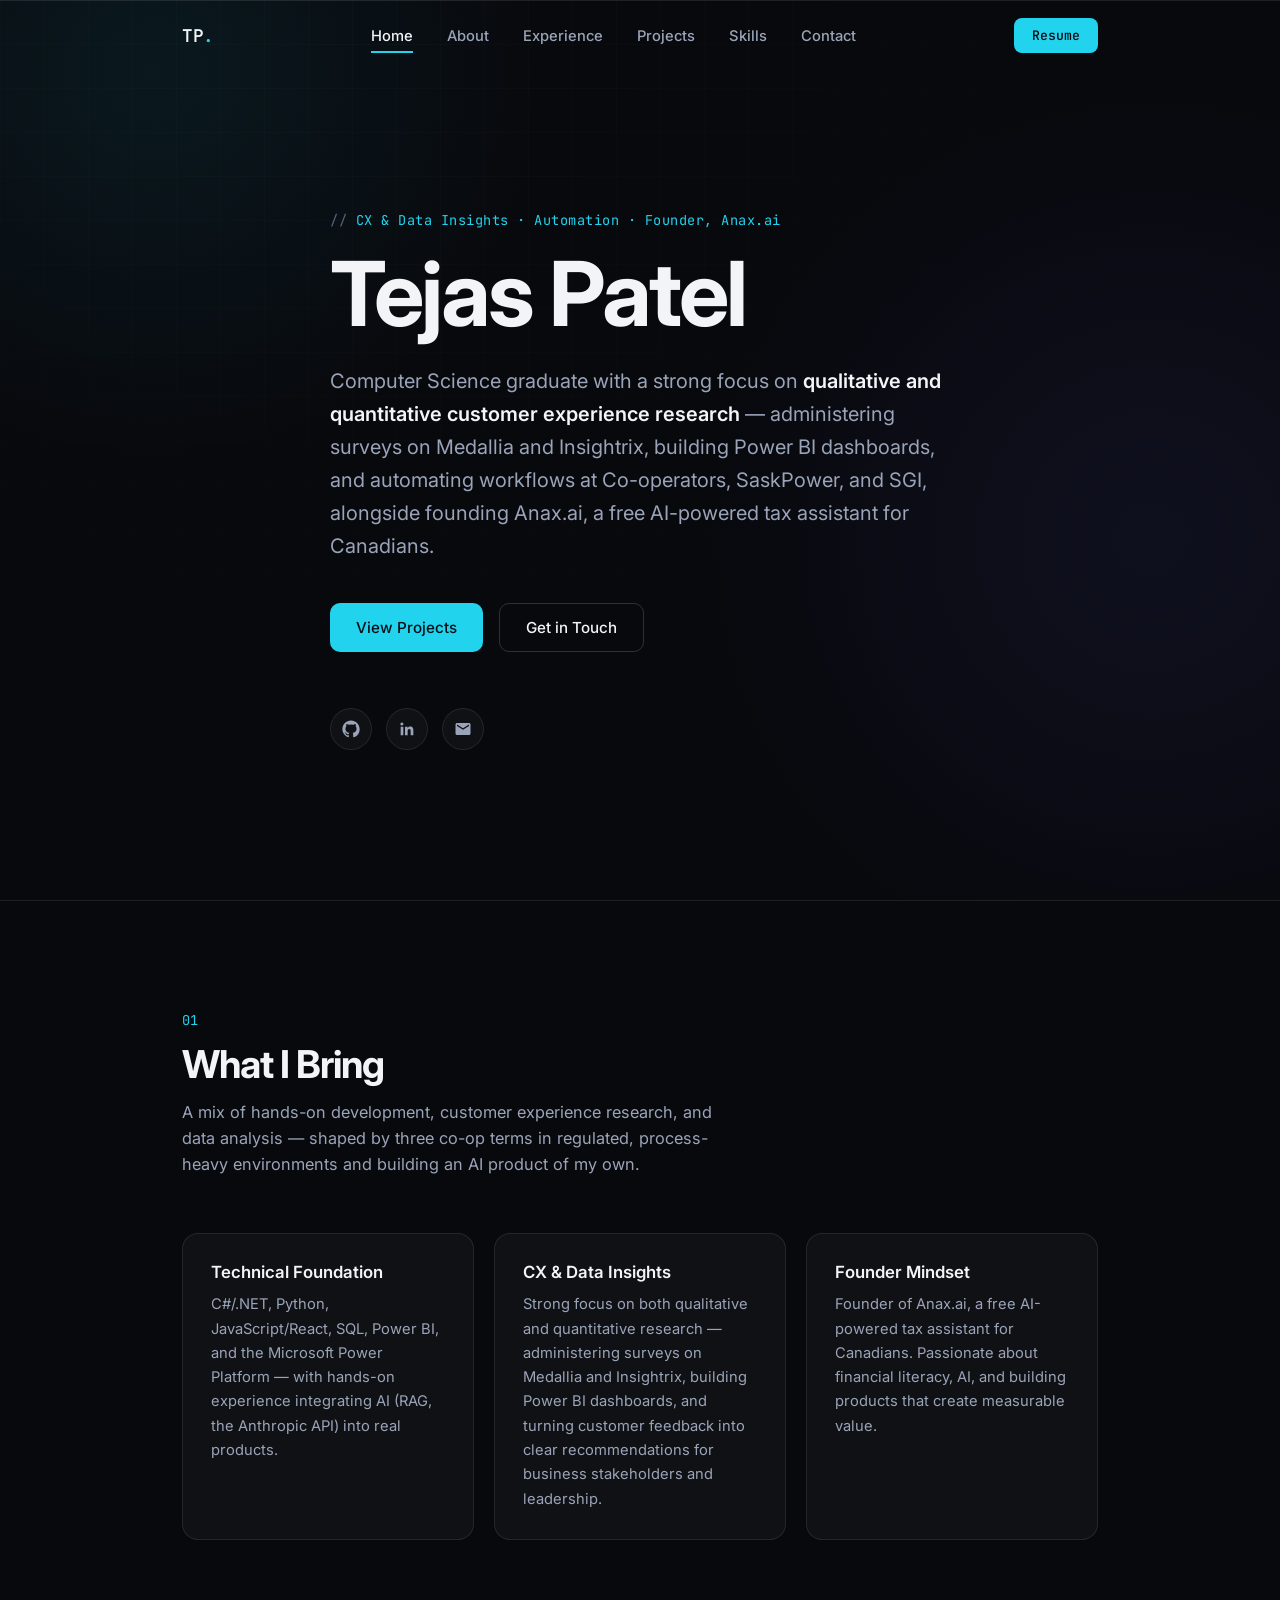
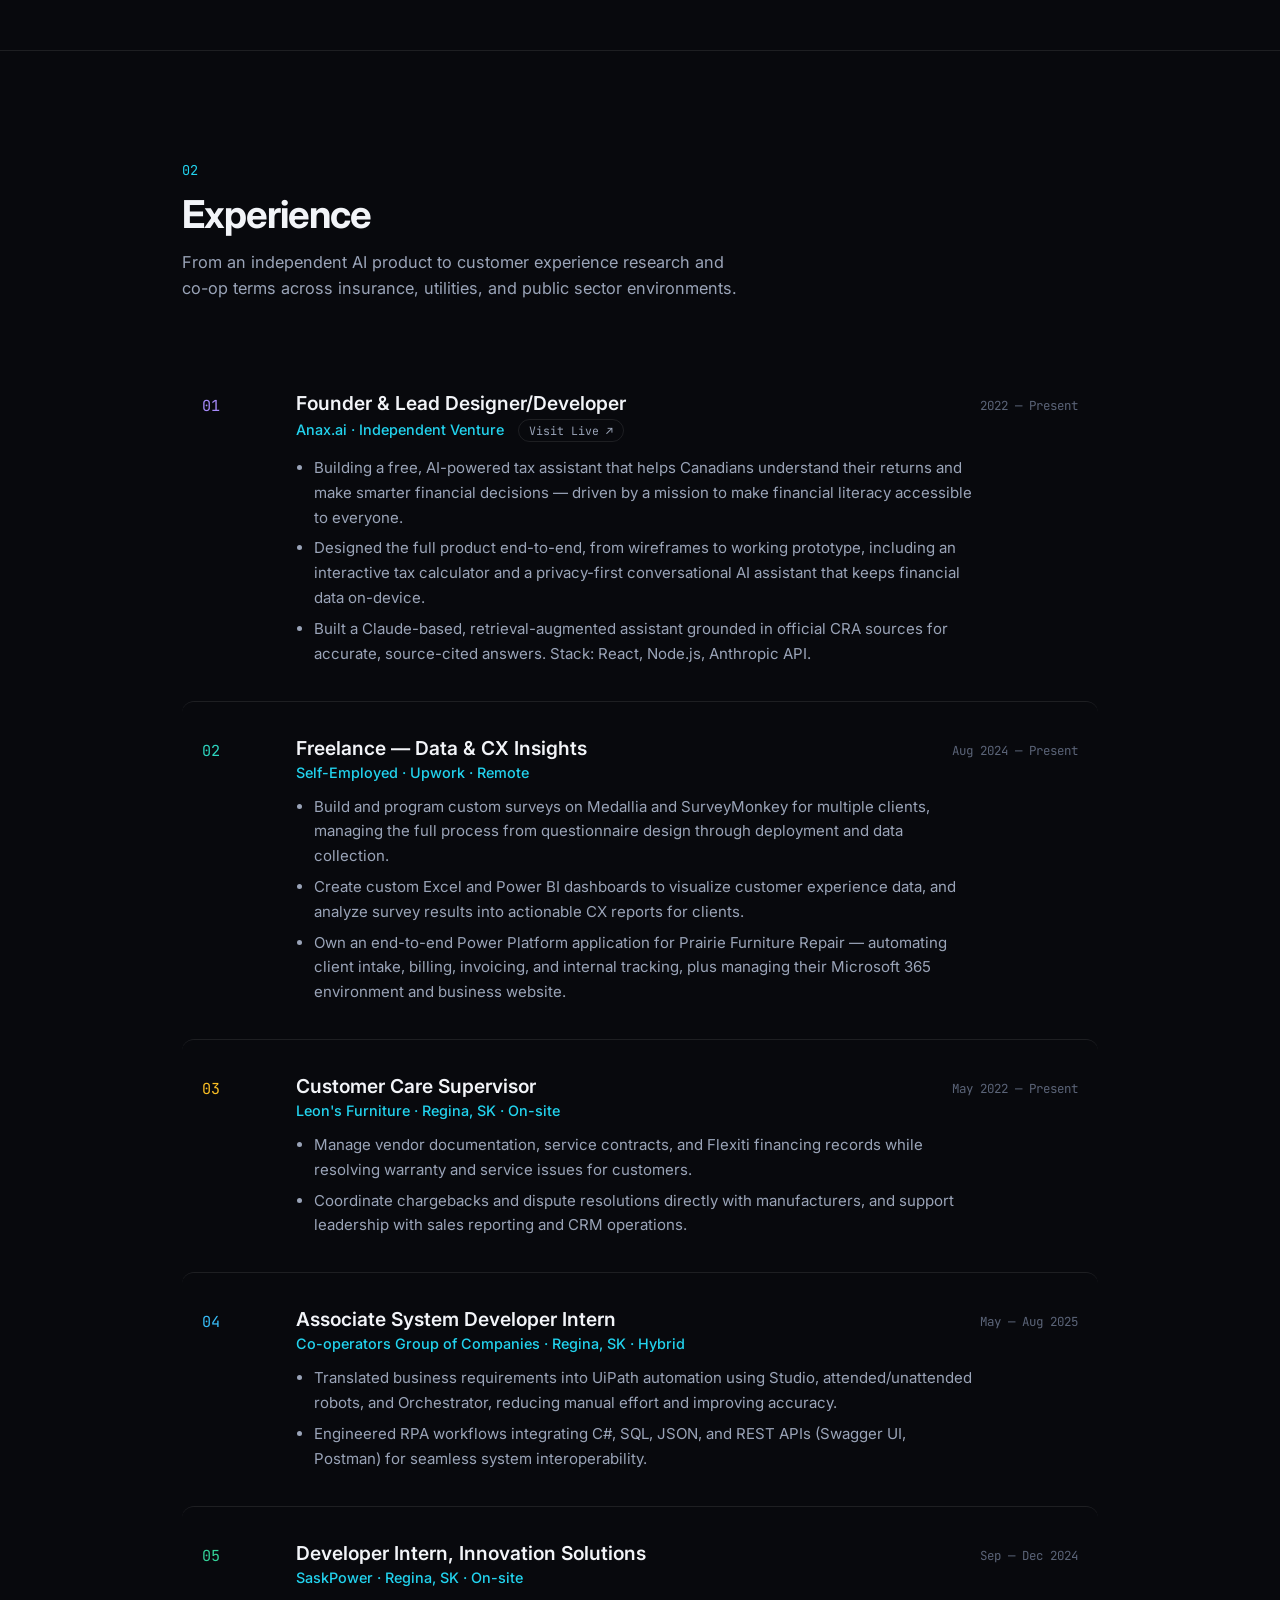
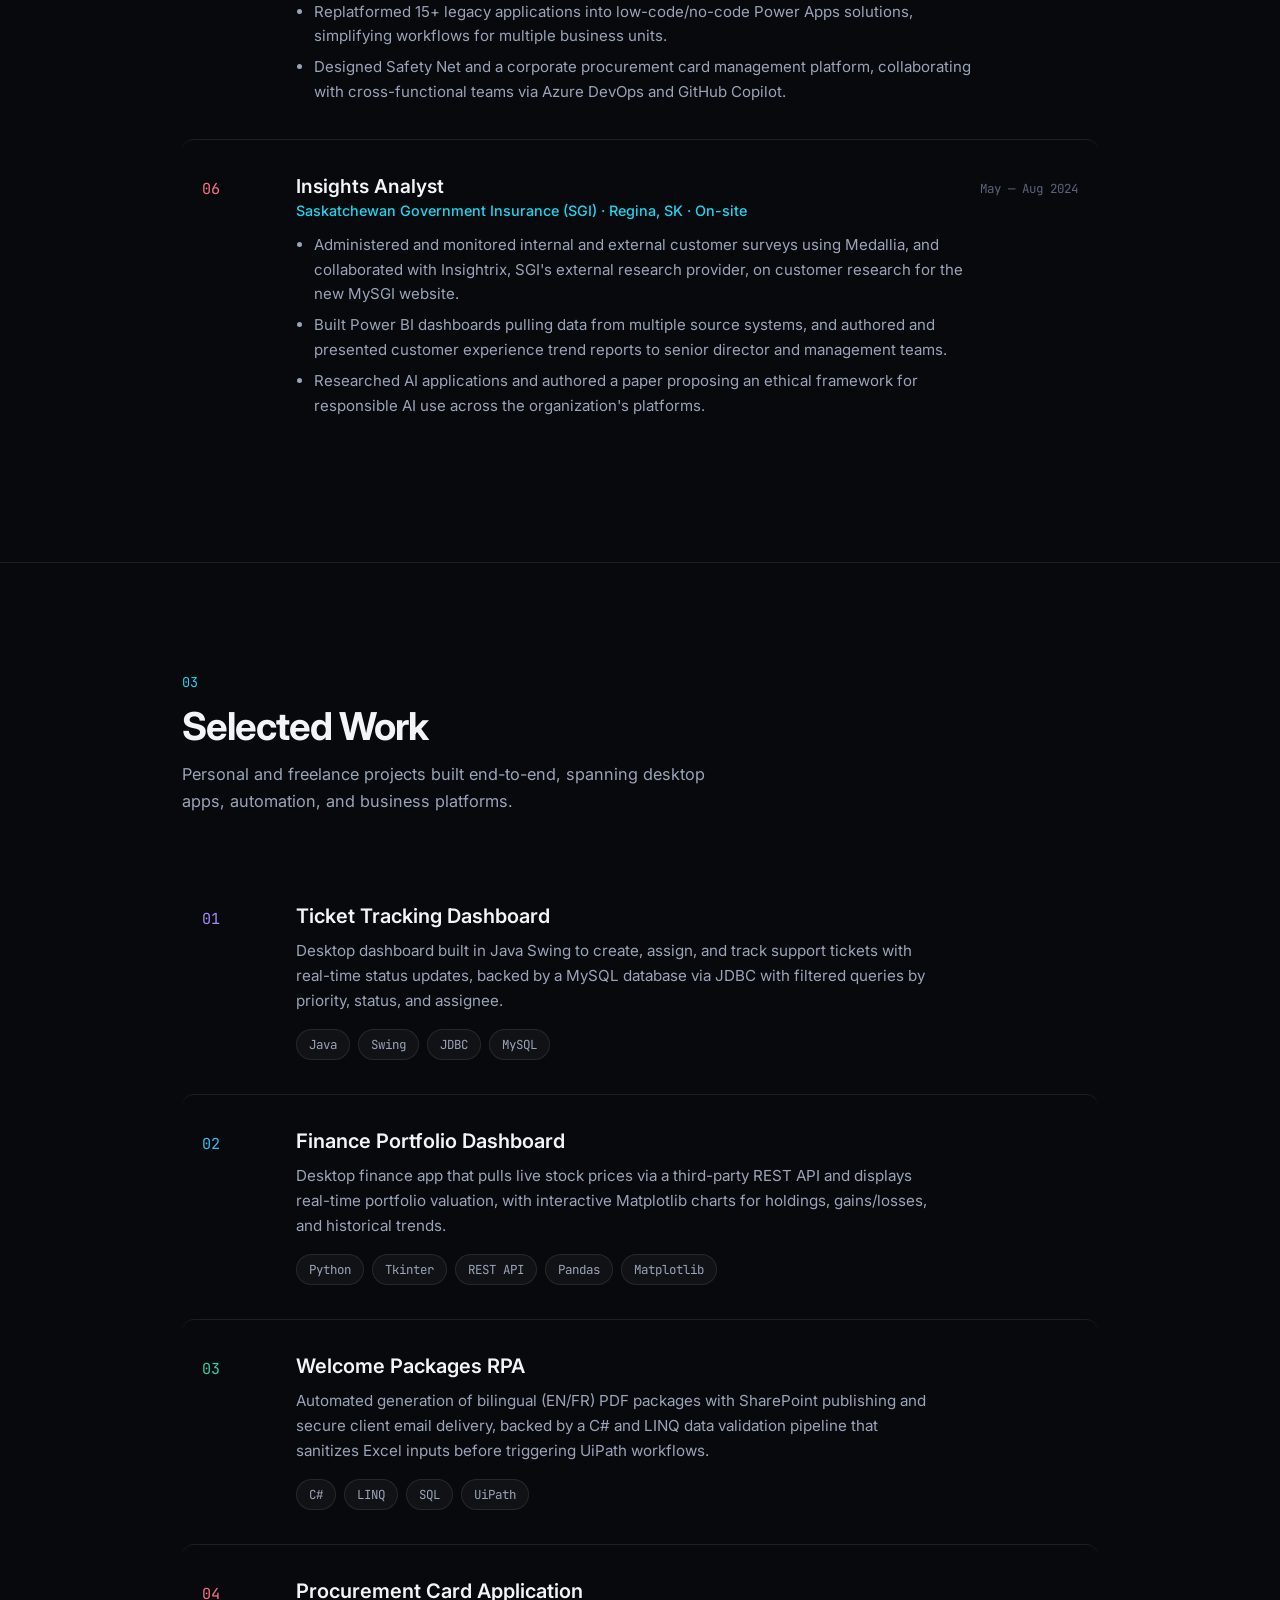
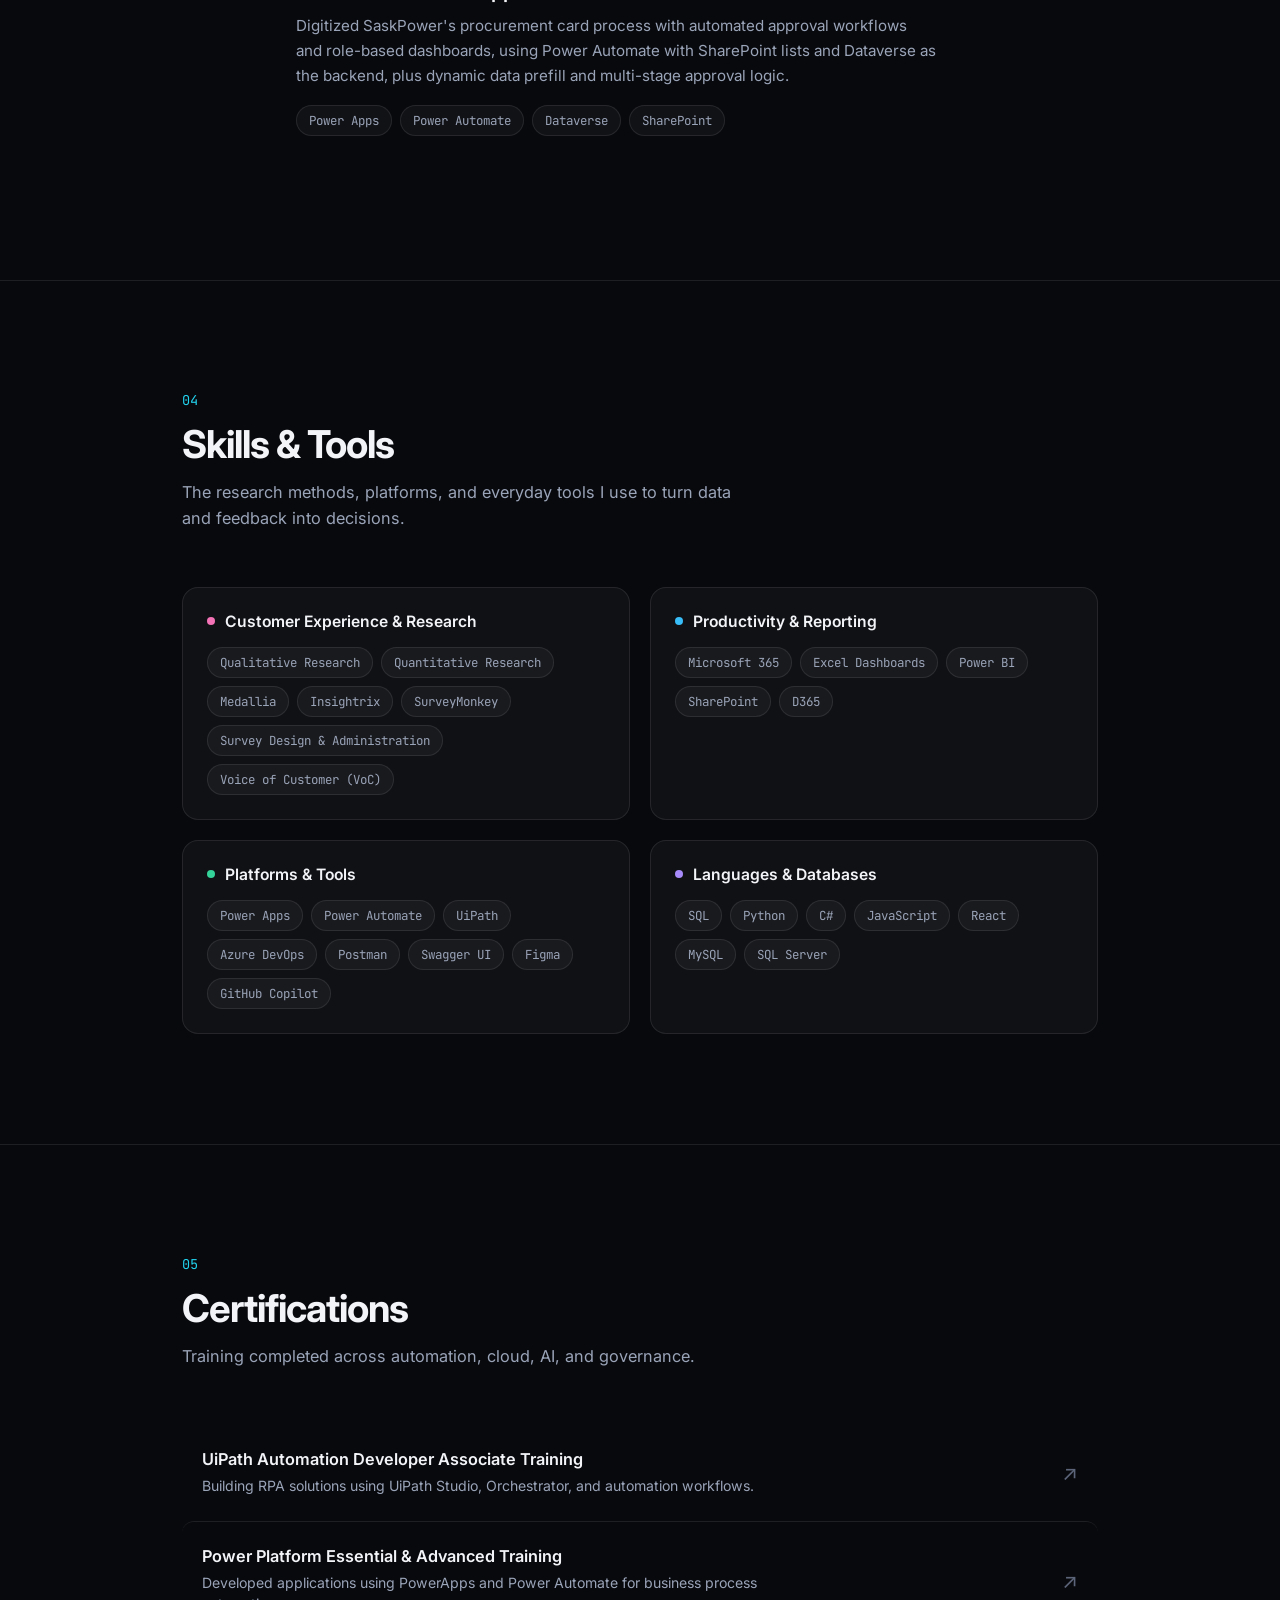
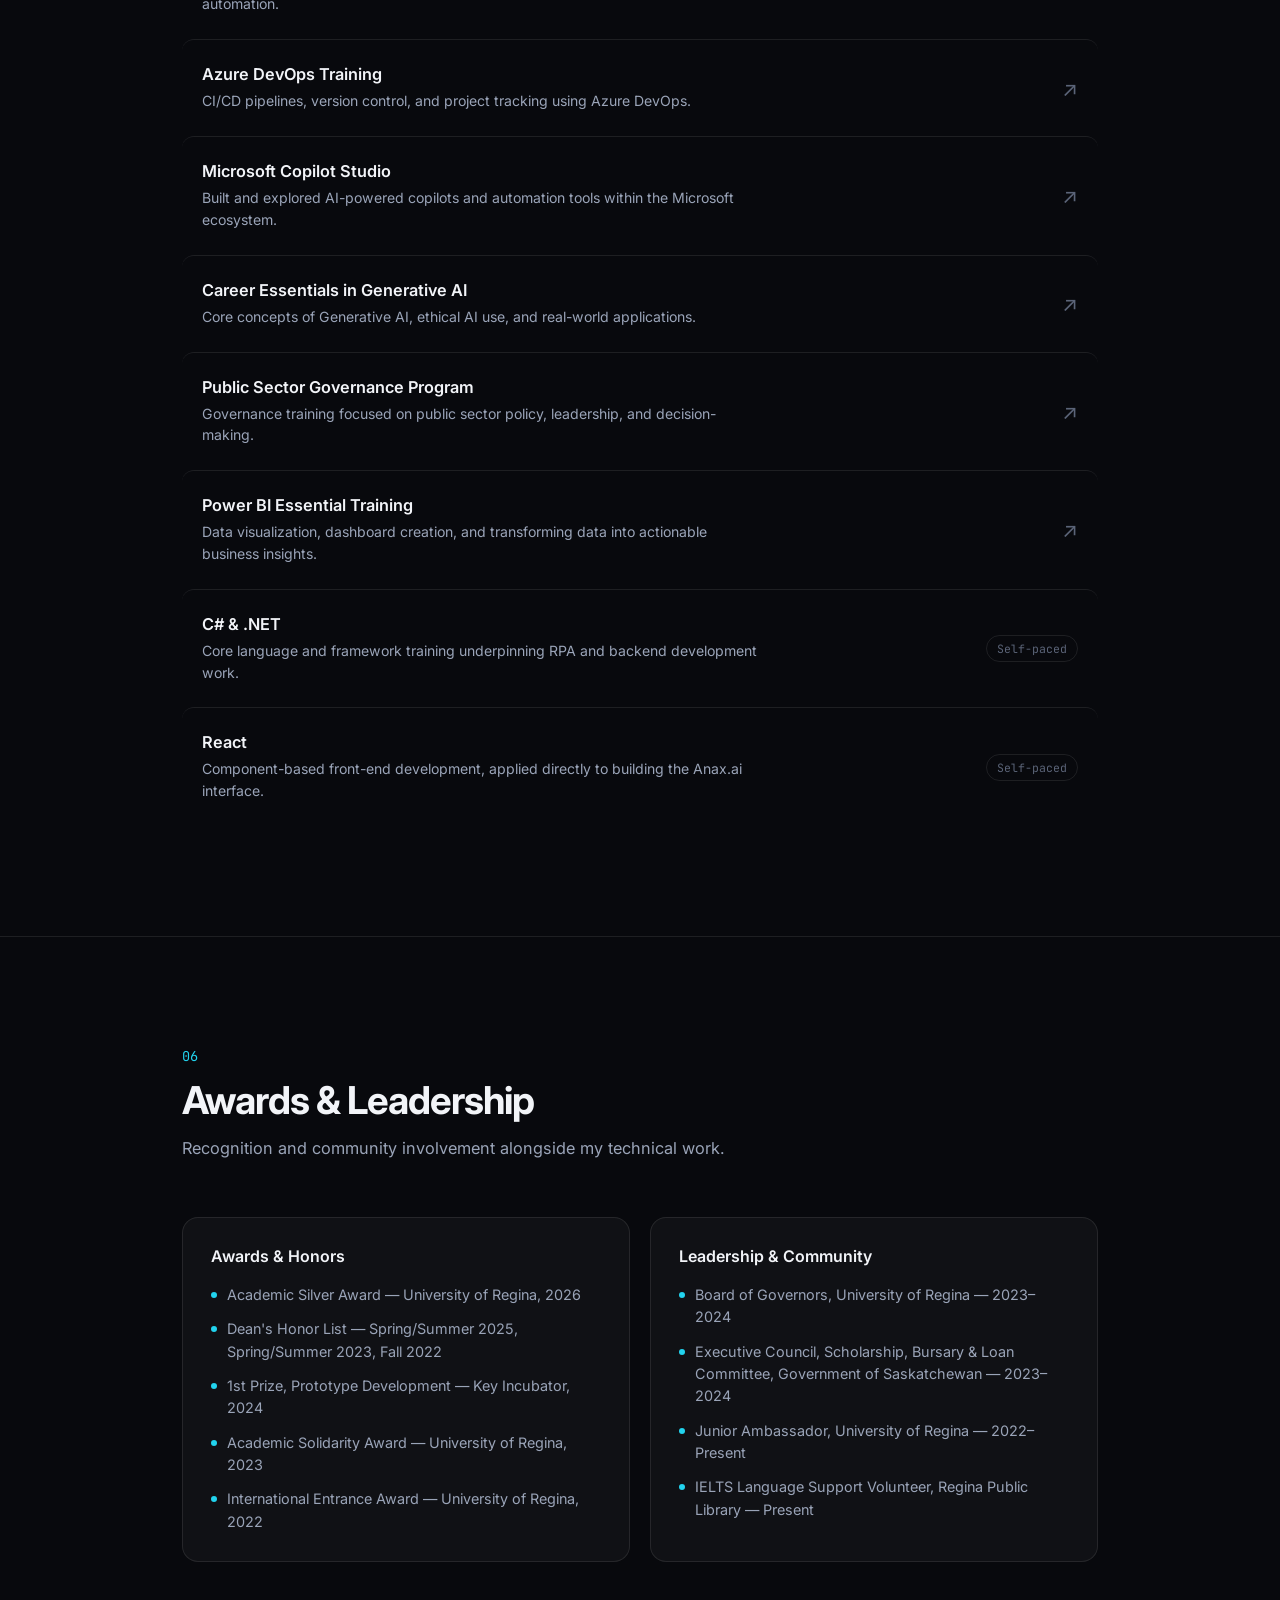
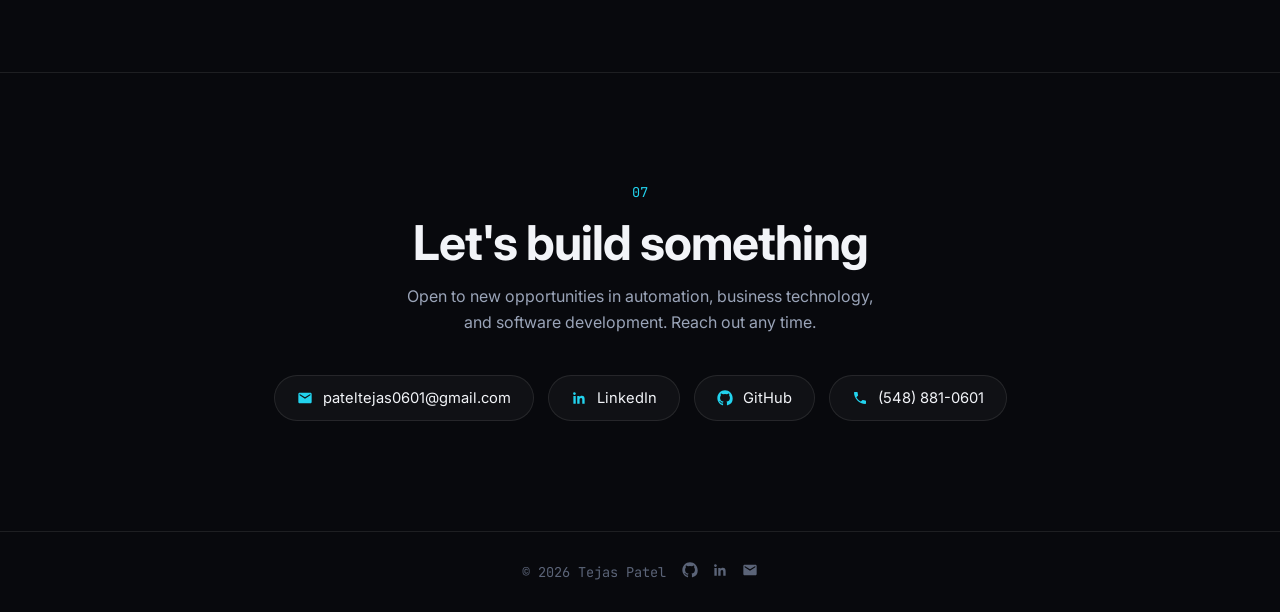
==== commit e6971bbb: "Emphasize qualitative and quantitative research in CX framing Call out qual/quant research explicitl" ====
--- a/index.html
+++ b/index.html
@@ -56,7 +56,7 @@
         <p class="eyebrow reveal">CX &amp; Data Insights · Automation · Founder, Anax.ai</p>
         <h1 class="reveal">Tejas Patel</h1>
         <p class="hero-sub reveal">
-          Computer Science graduate turning <span class="accent-text">customer feedback and business data into clear, actionable insights</span>
+          Computer Science graduate with a strong focus on <span class="accent-text">qualitative and quantitative customer experience research</span>
           — administering surveys on Medallia and Insightrix, building Power BI dashboards, and automating workflows
           at Co-operators, SaskPower, and SGI, alongside founding Anax.ai, a free AI-powered tax assistant for Canadians.
         </p>
@@ -87,7 +87,7 @@
           </div>
           <div class="about-card">
             <h3>CX &amp; Data Insights</h3>
-            <p>Administering surveys on Medallia and Insightrix, building Power BI dashboards, and turning customer feedback into clear recommendations for business stakeholders and leadership.</p>
+            <p>Strong focus on both qualitative and quantitative research — administering surveys on Medallia and Insightrix, building Power BI dashboards, and turning customer feedback into clear recommendations for business stakeholders and leadership.</p>
           </div>
           <div class="about-card">
             <h3>Founder Mindset</h3>
@@ -286,6 +286,8 @@
           <div class="skill-group">
             <h4><span class="dot pink"></span>Customer Experience &amp; Research</h4>
             <div class="tags">
+              <span>Qualitative Research</span>
+              <span>Quantitative Research</span>
               <span>Medallia</span>
               <span>Insightrix</span>
               <span>SurveyMonkey</span>
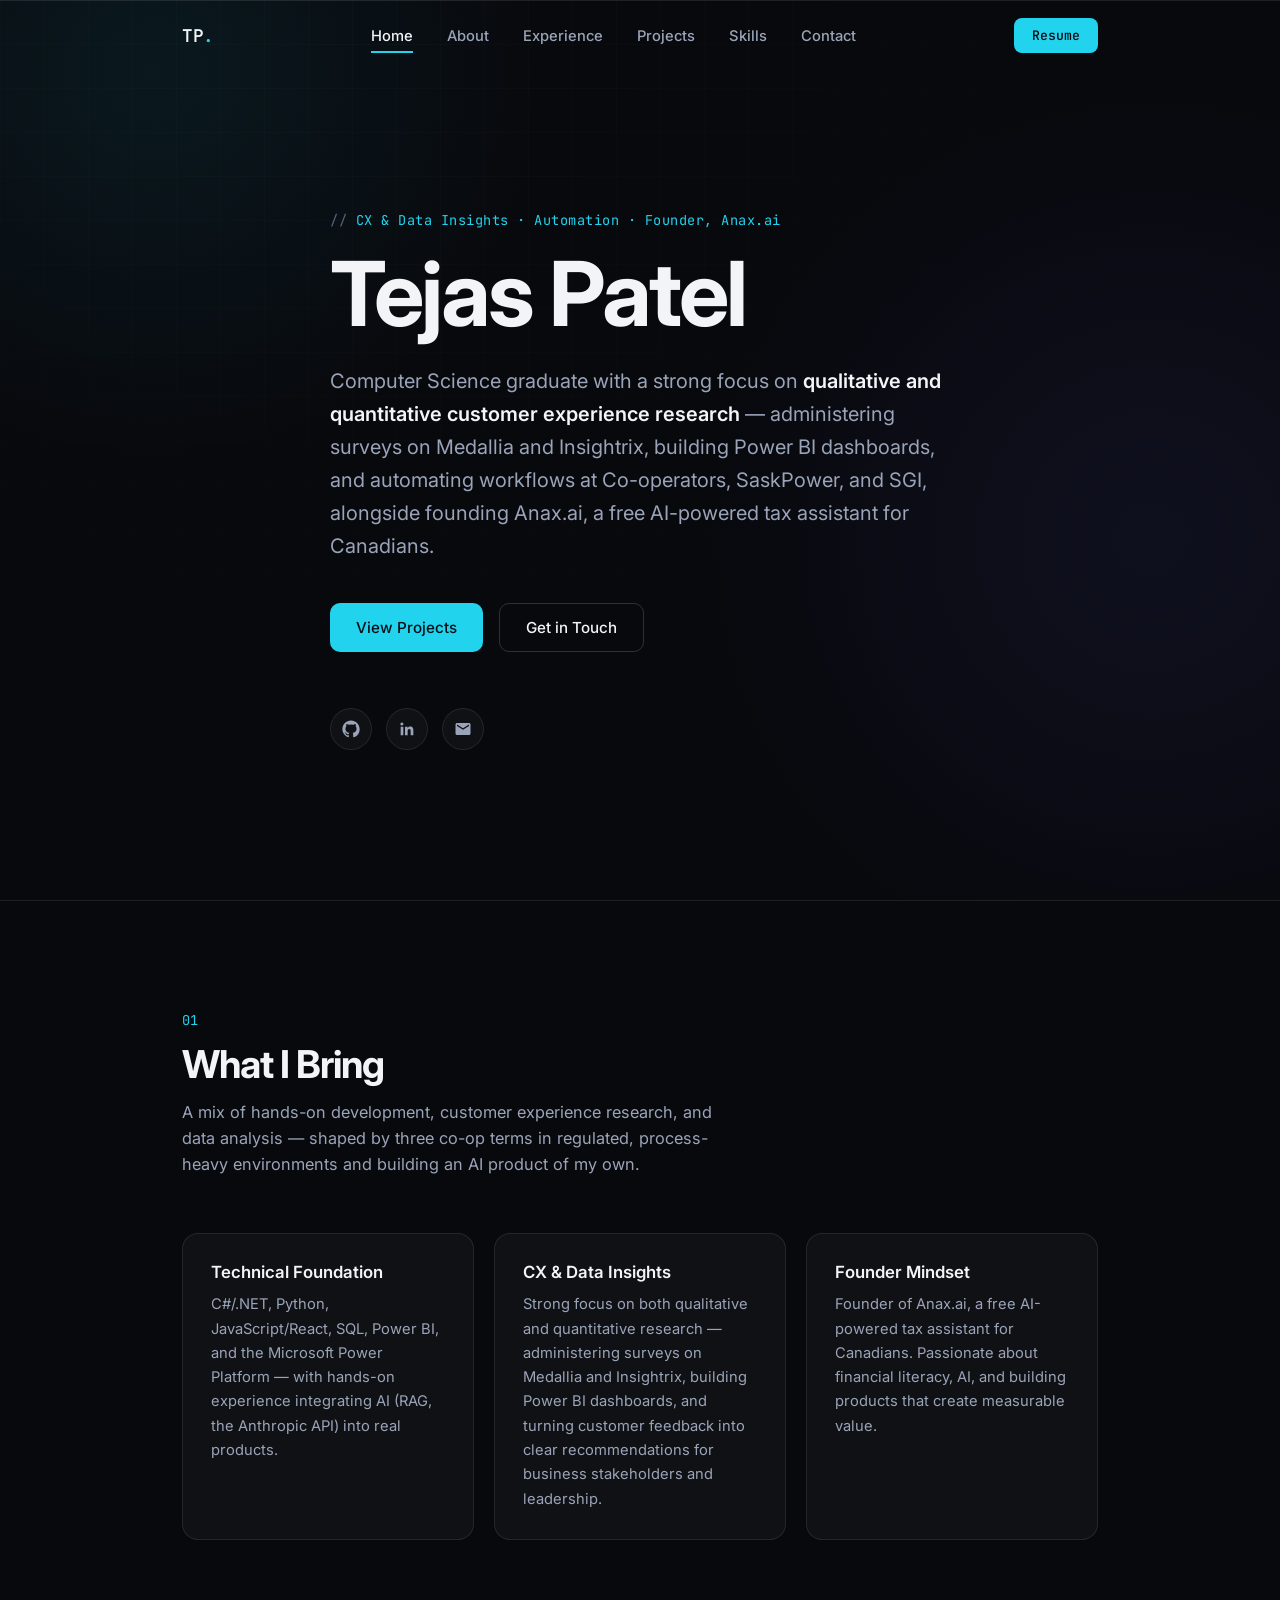
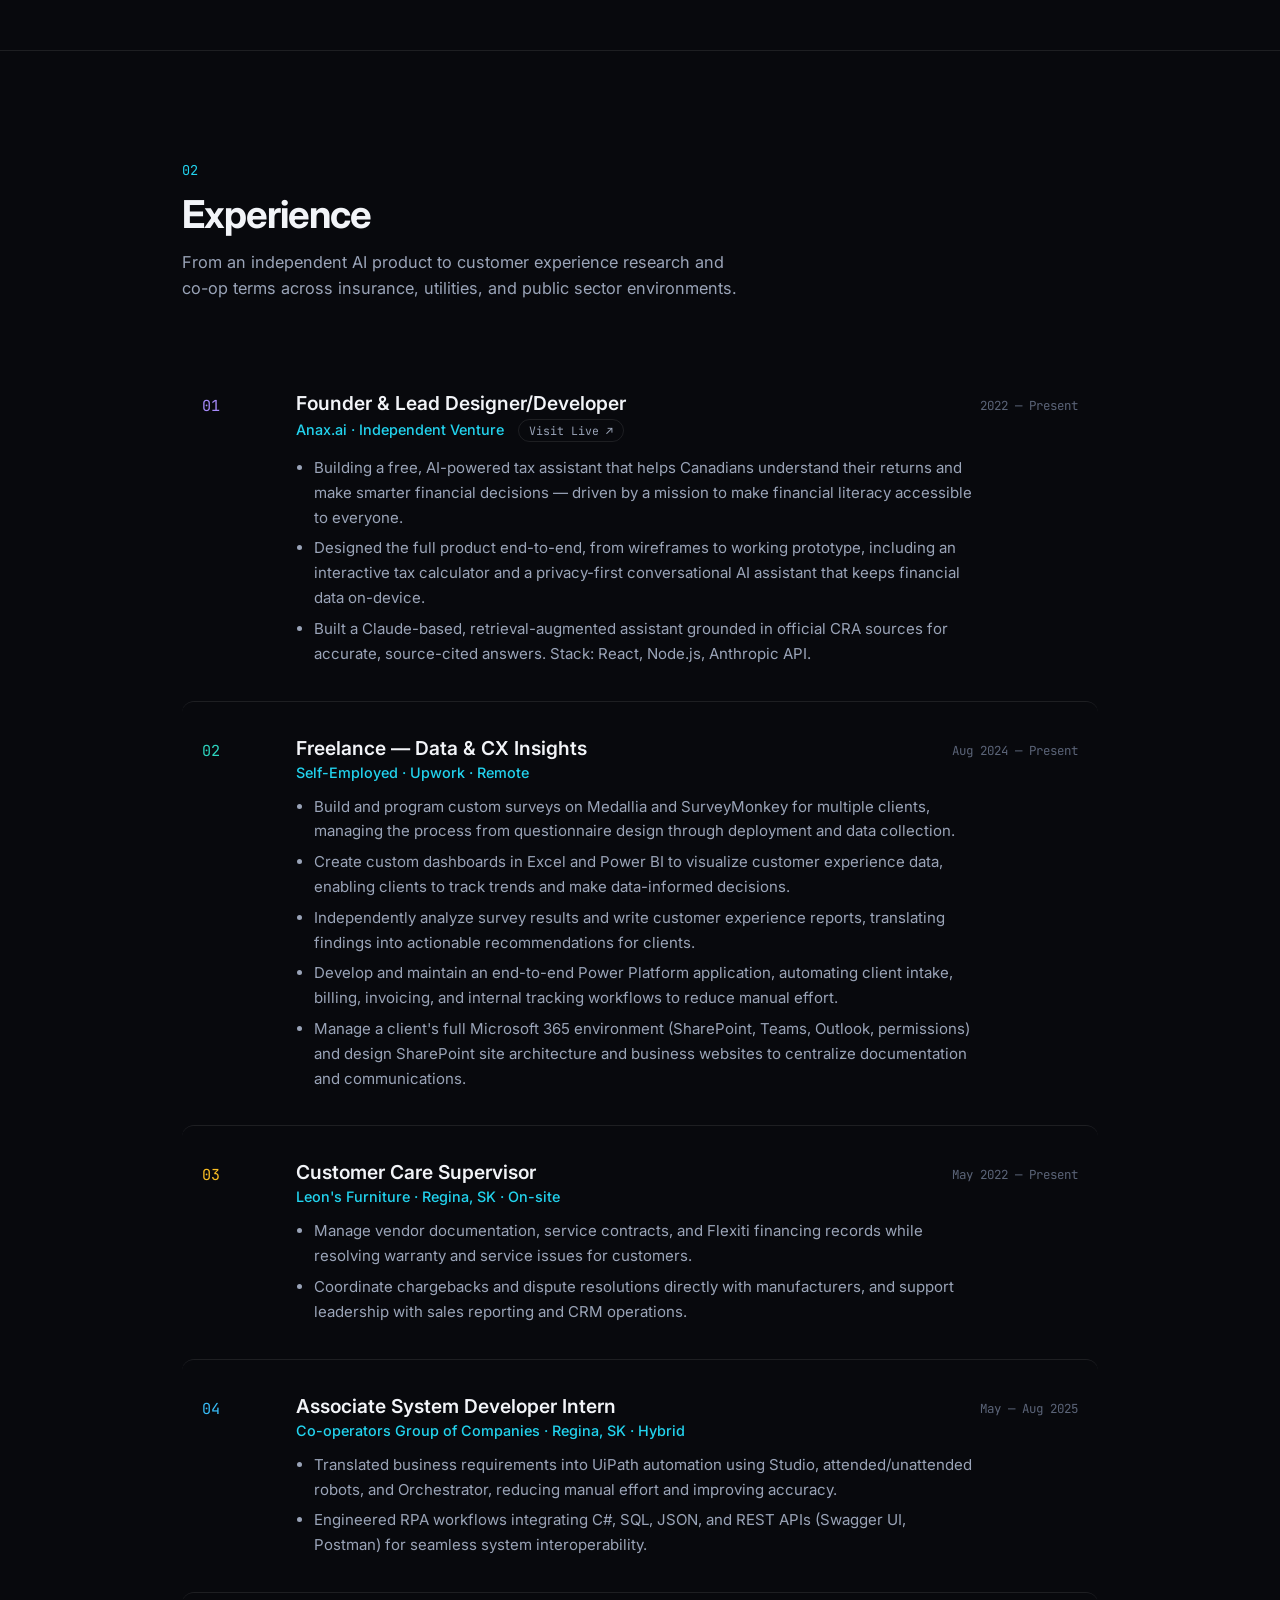
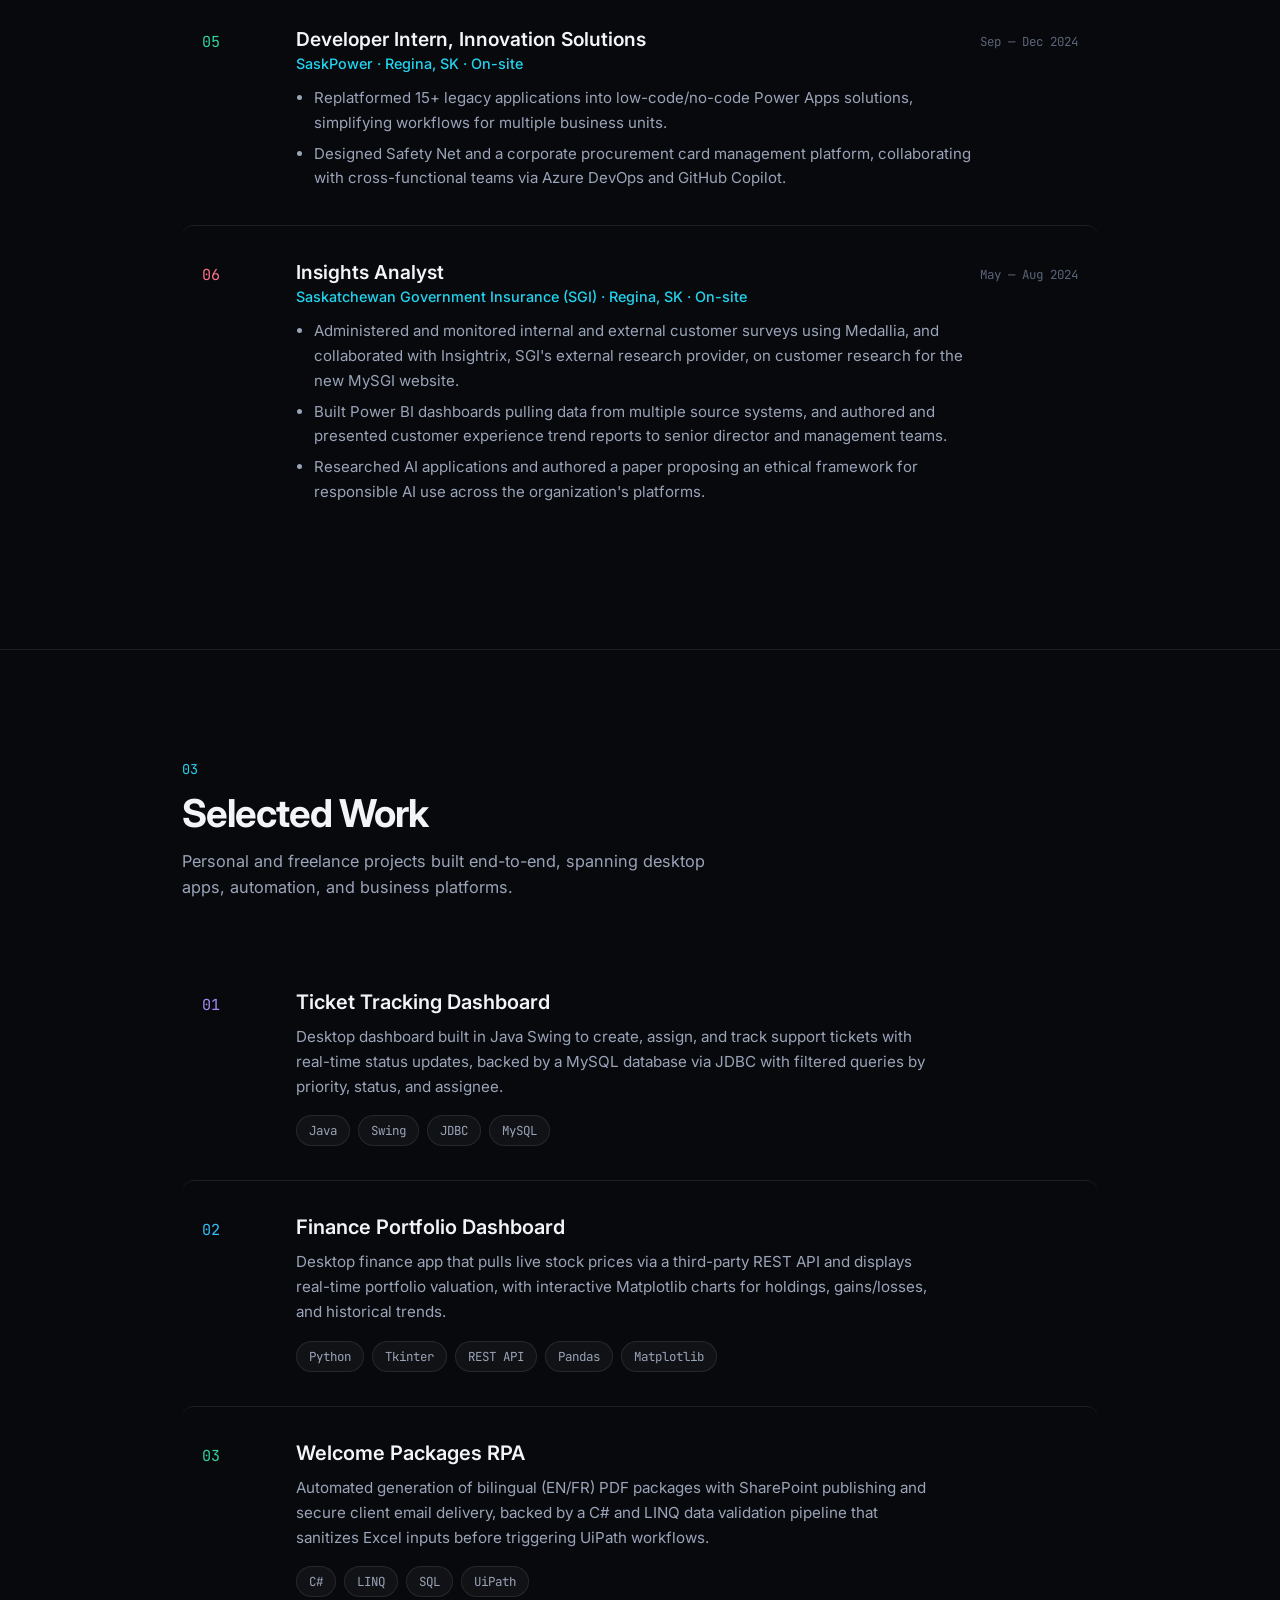
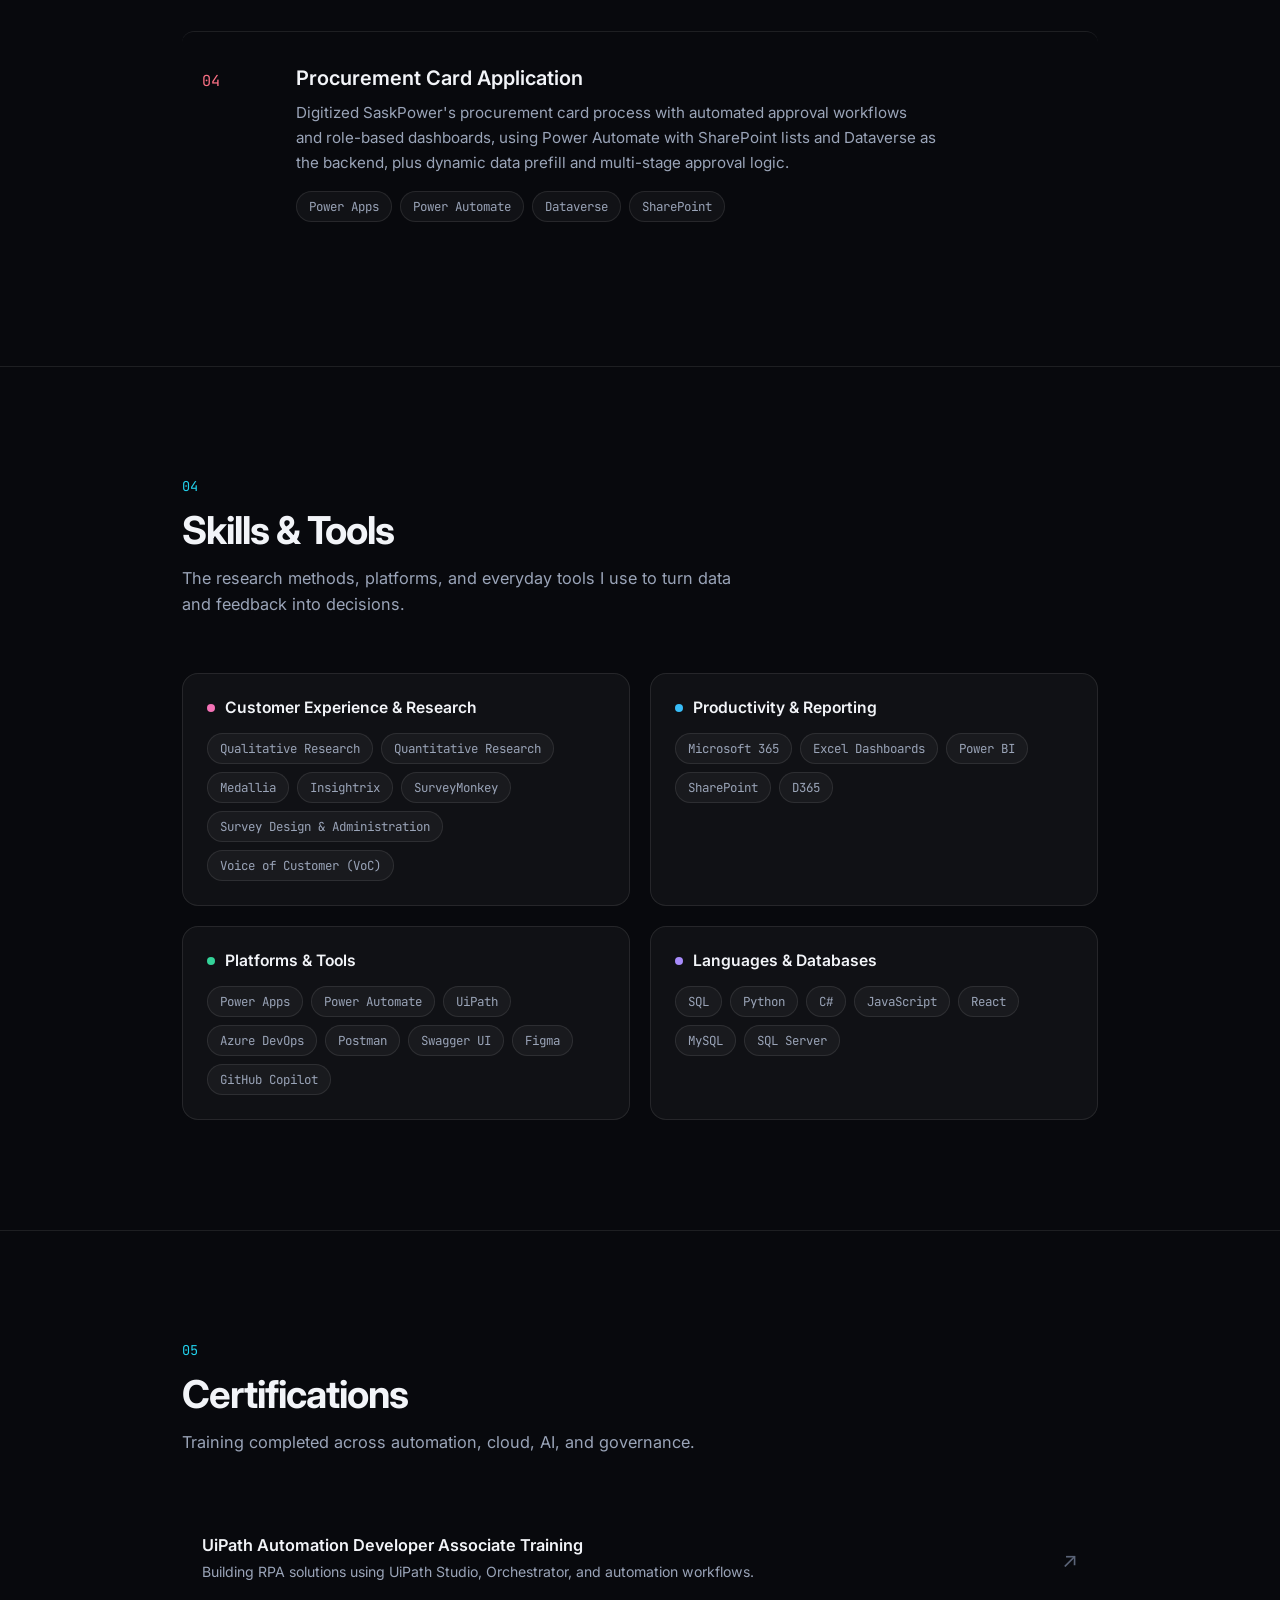
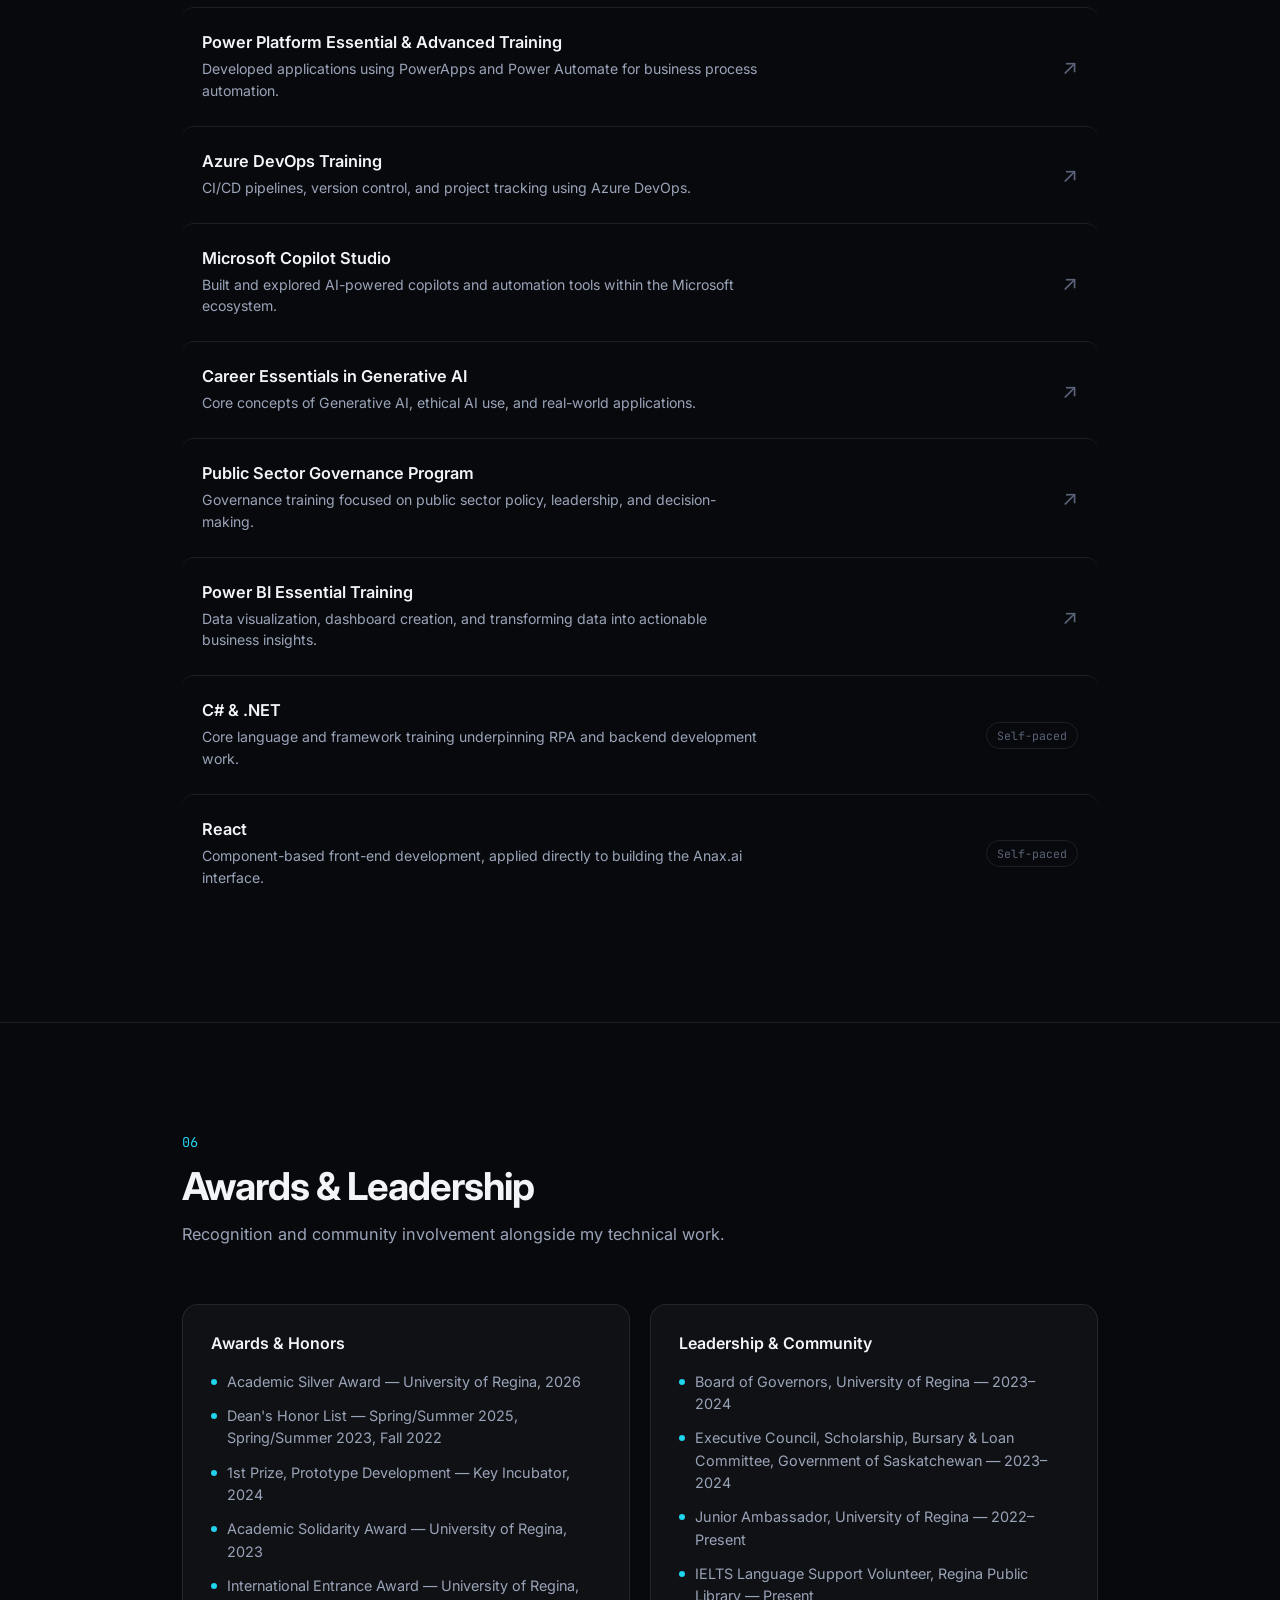
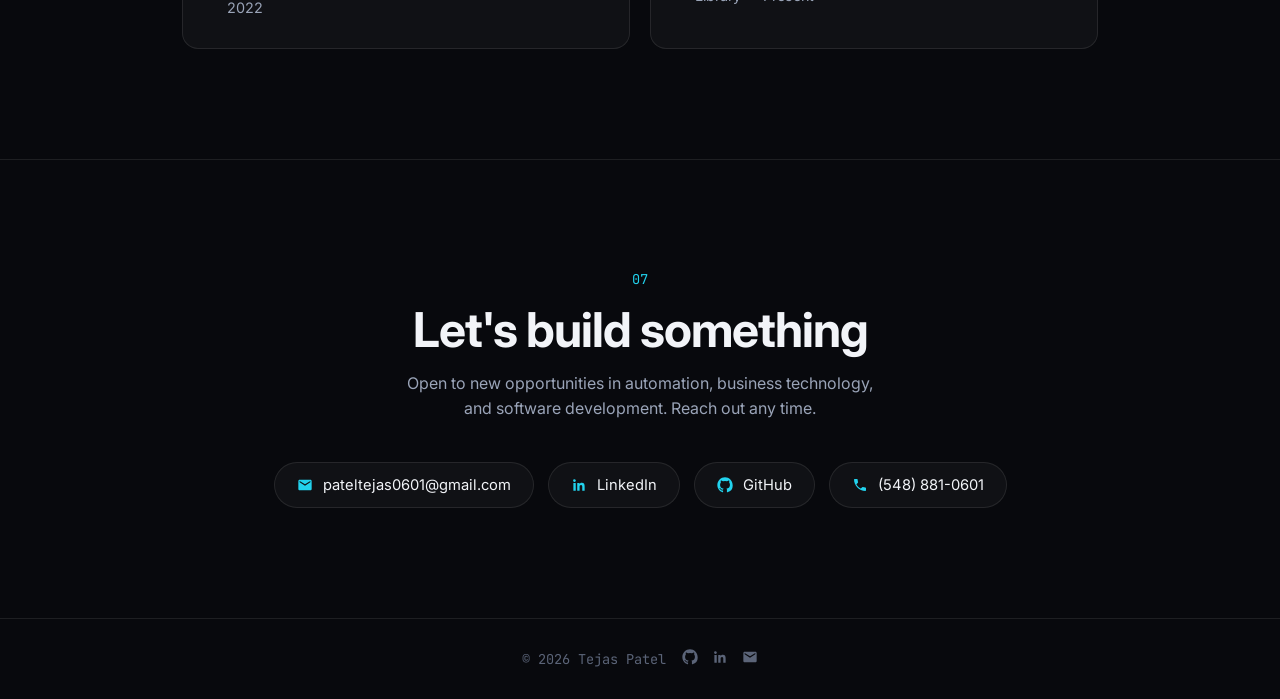
==== commit dd95f49f: "Expand Freelance experience bullets to full 5-point detail Match the latest resume wording for the F" ====
--- a/index.html
+++ b/index.html
@@ -134,9 +134,11 @@
               </div>
               <p class="exp-company">Self-Employed · Upwork · Remote</p>
               <ul>
-                <li>Build and program custom surveys on Medallia and SurveyMonkey for multiple clients, managing the full process from questionnaire design through deployment and data collection.</li>
-                <li>Create custom Excel and Power BI dashboards to visualize customer experience data, and analyze survey results into actionable CX reports for clients.</li>
-                <li>Own an end-to-end Power Platform application for Prairie Furniture Repair — automating client intake, billing, invoicing, and internal tracking, plus managing their Microsoft 365 environment and business website.</li>
+                <li>Build and program custom surveys on Medallia and SurveyMonkey for multiple clients, managing the process from questionnaire design through deployment and data collection.</li>
+                <li>Create custom dashboards in Excel and Power BI to visualize customer experience data, enabling clients to track trends and make data-informed decisions.</li>
+                <li>Independently analyze survey results and write customer experience reports, translating findings into actionable recommendations for clients.</li>
+                <li>Develop and maintain an end-to-end Power Platform application, automating client intake, billing, invoicing, and internal tracking workflows to reduce manual effort.</li>
+                <li>Manage a client's full Microsoft 365 environment (SharePoint, Teams, Outlook, permissions) and design SharePoint site architecture and business websites to centralize documentation and communications.</li>
               </ul>
             </div>
           </div>
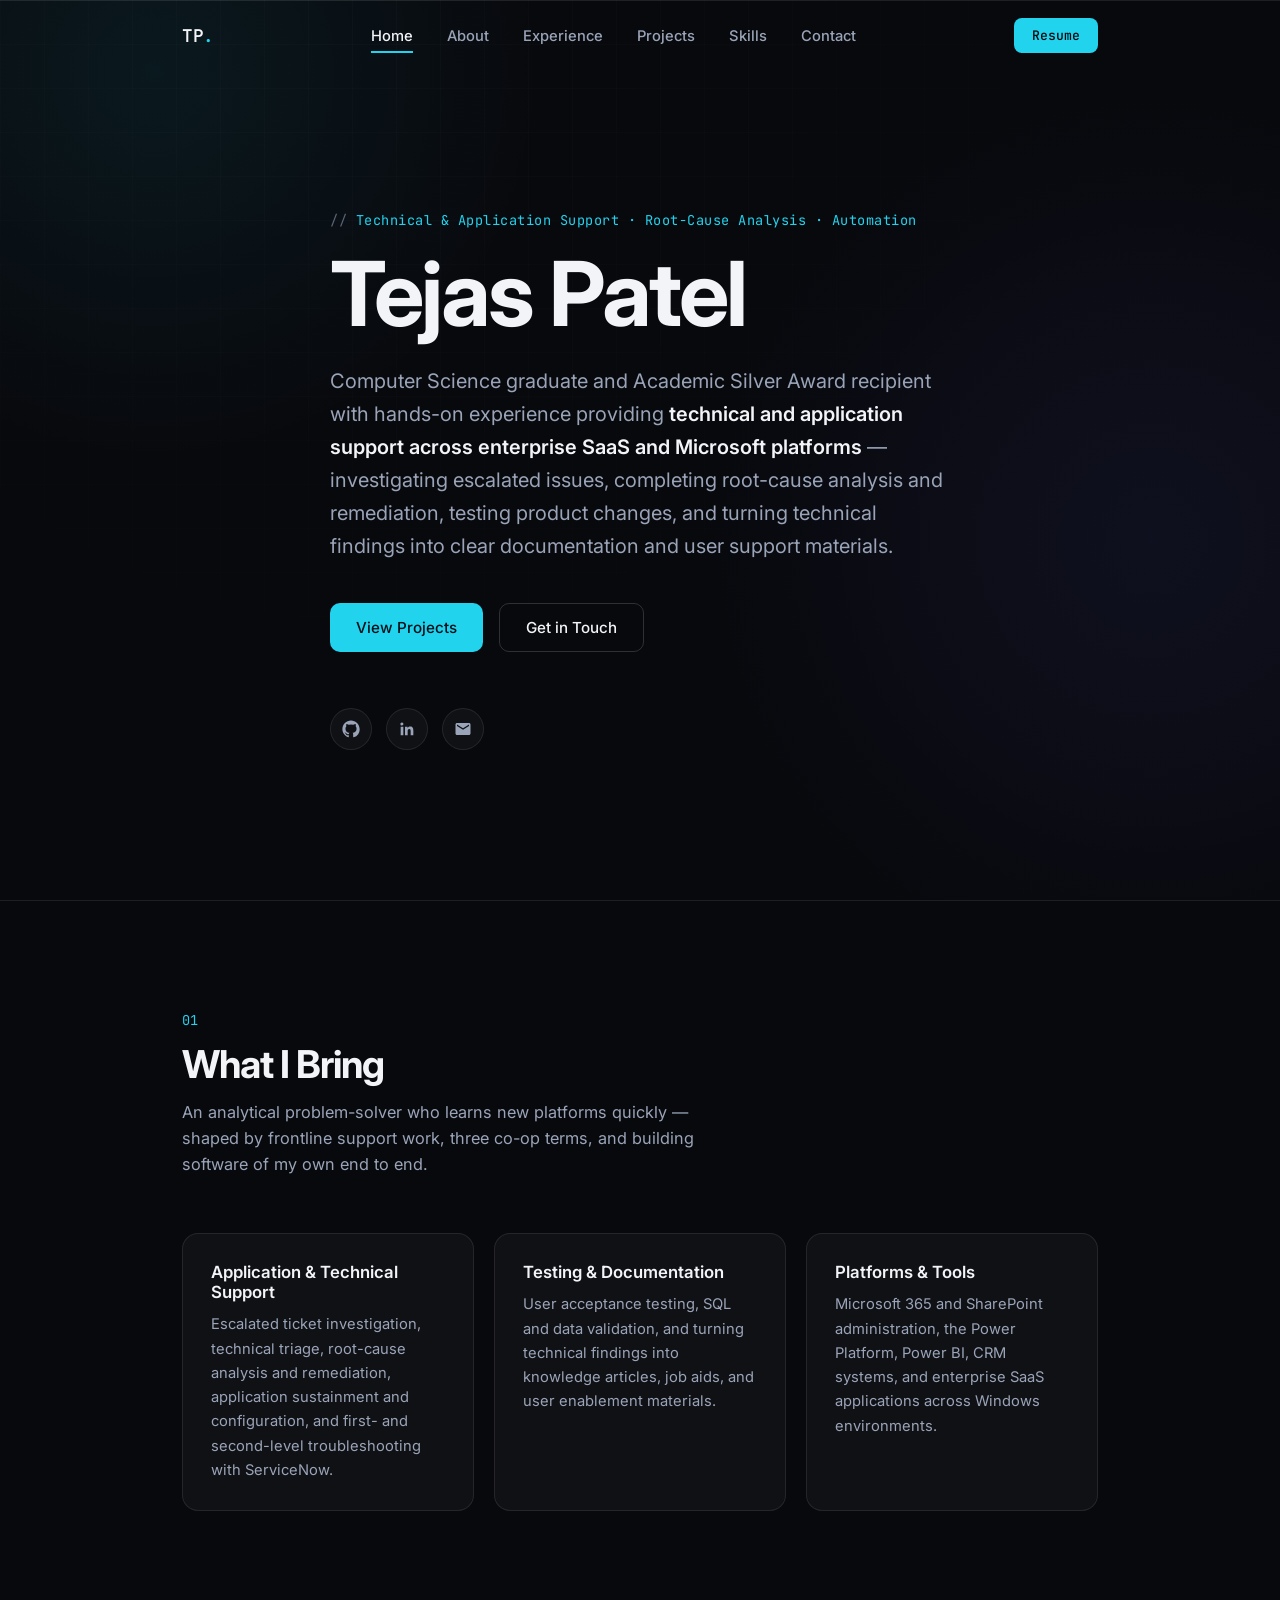
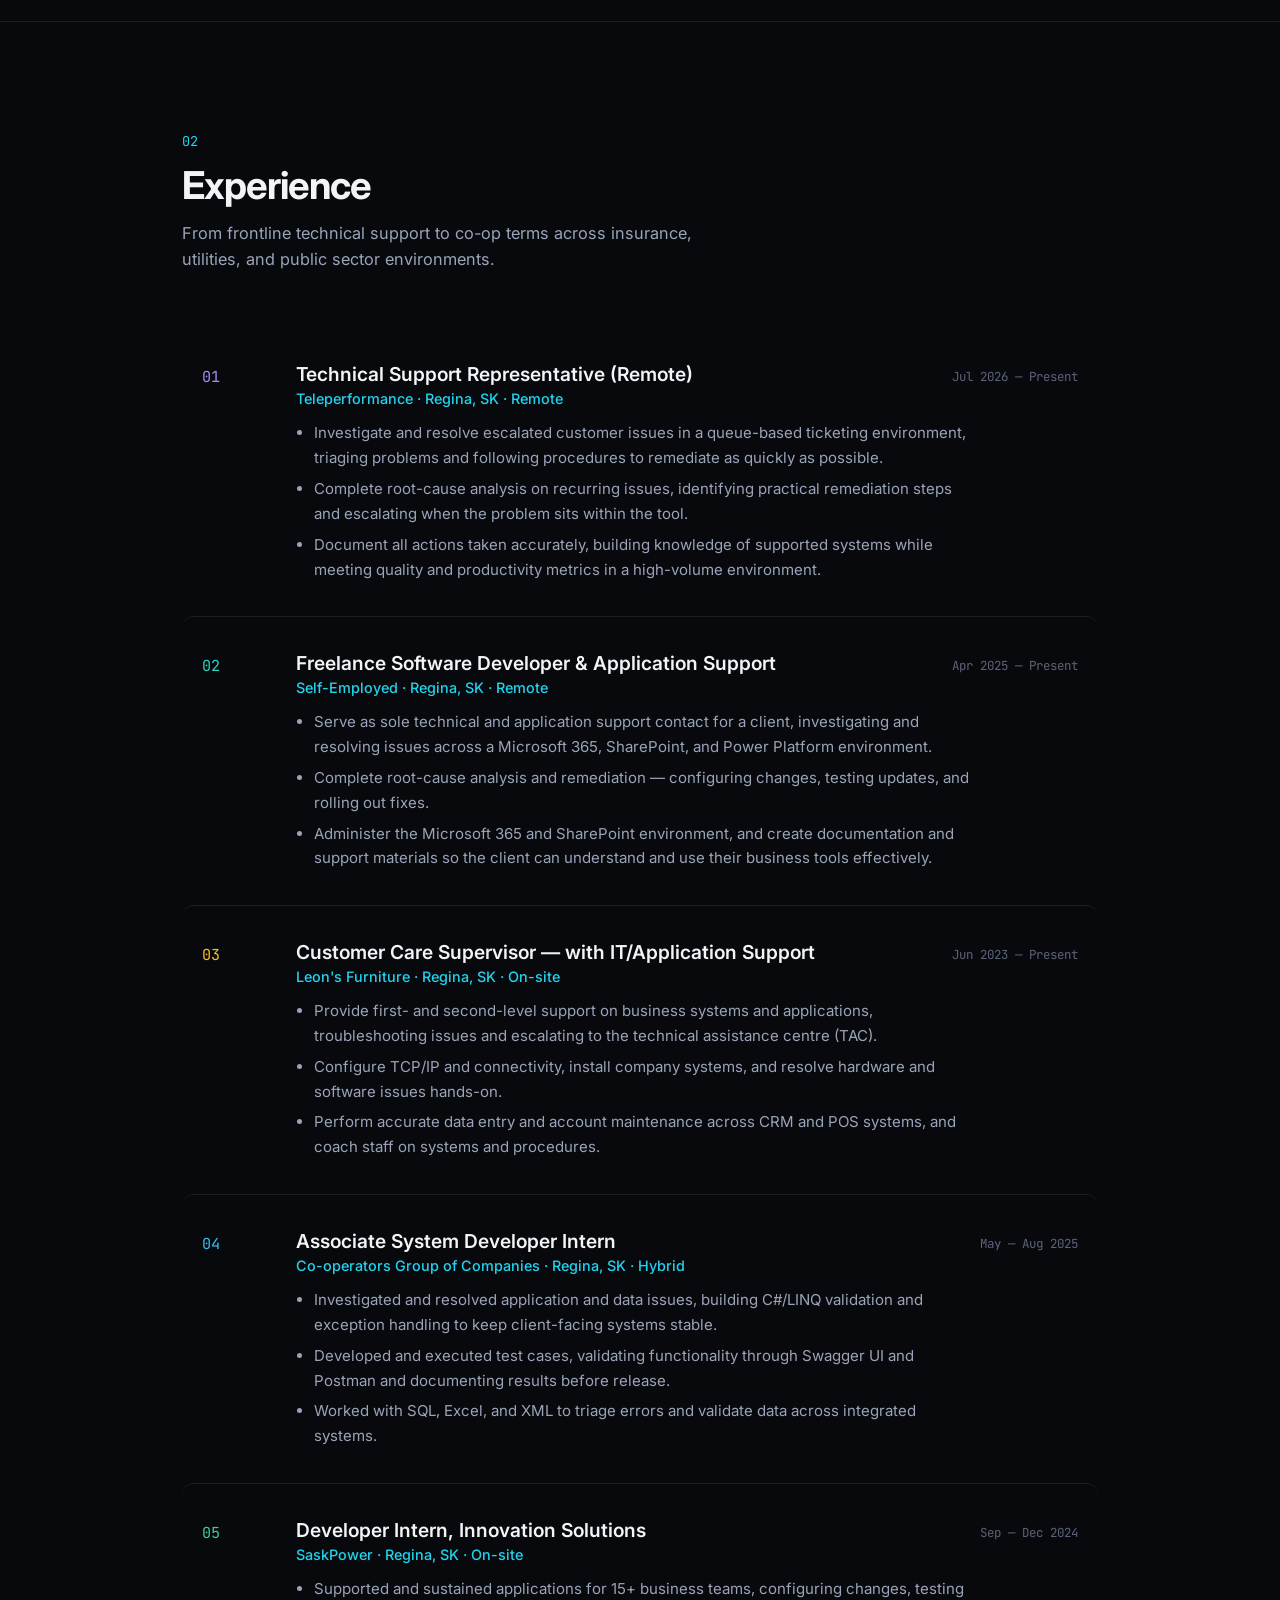
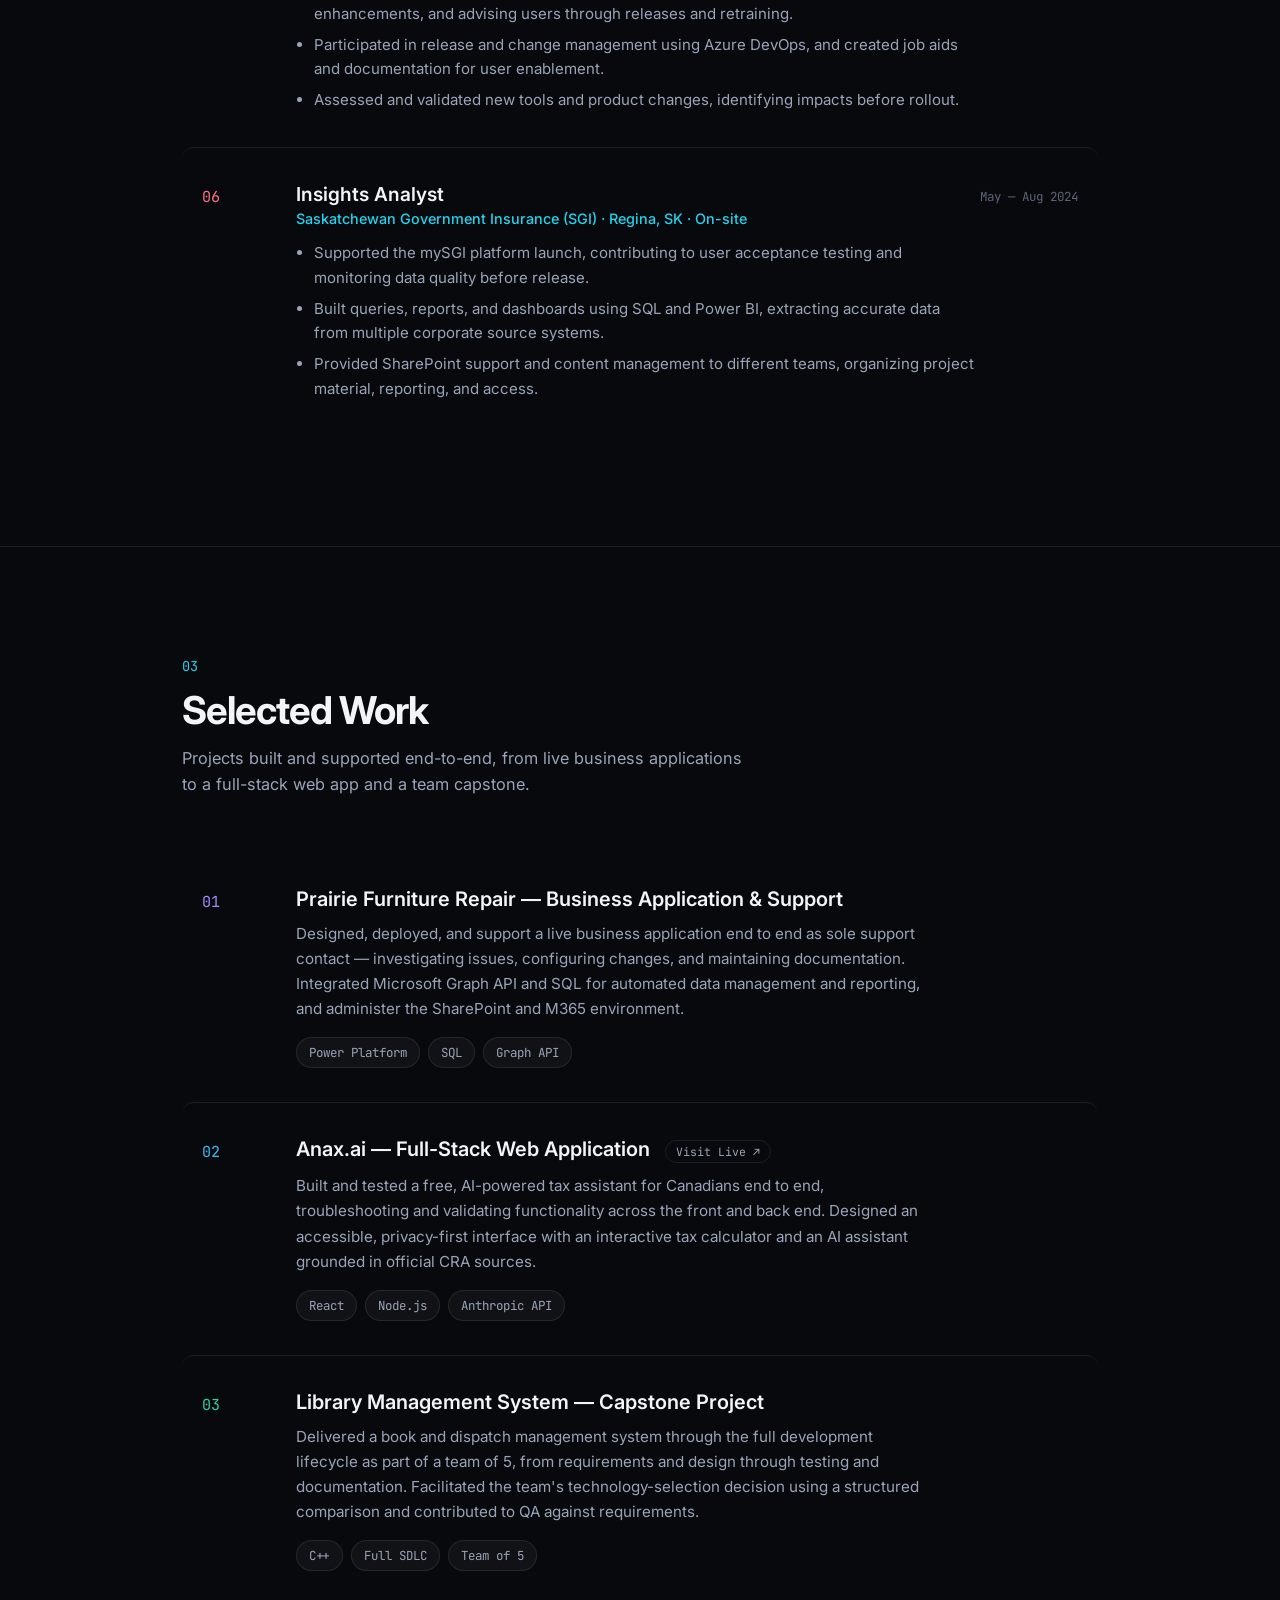
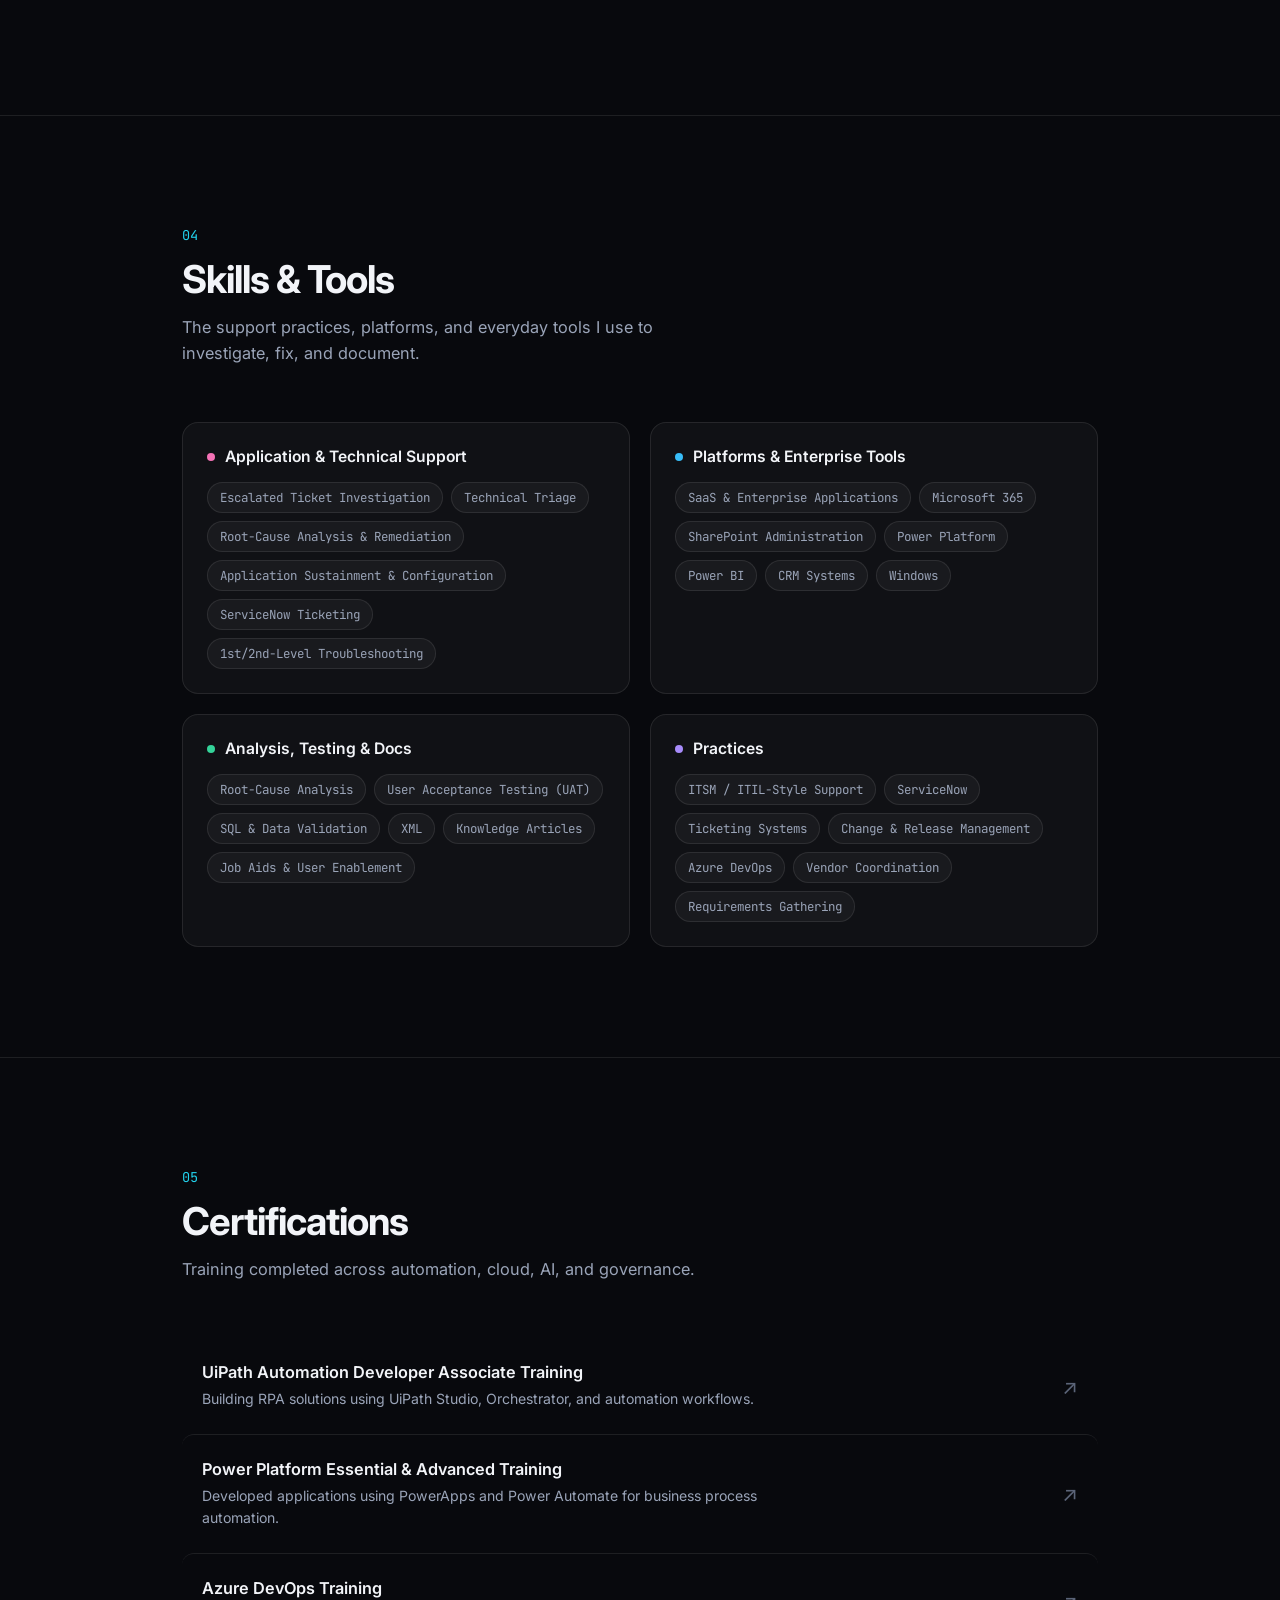
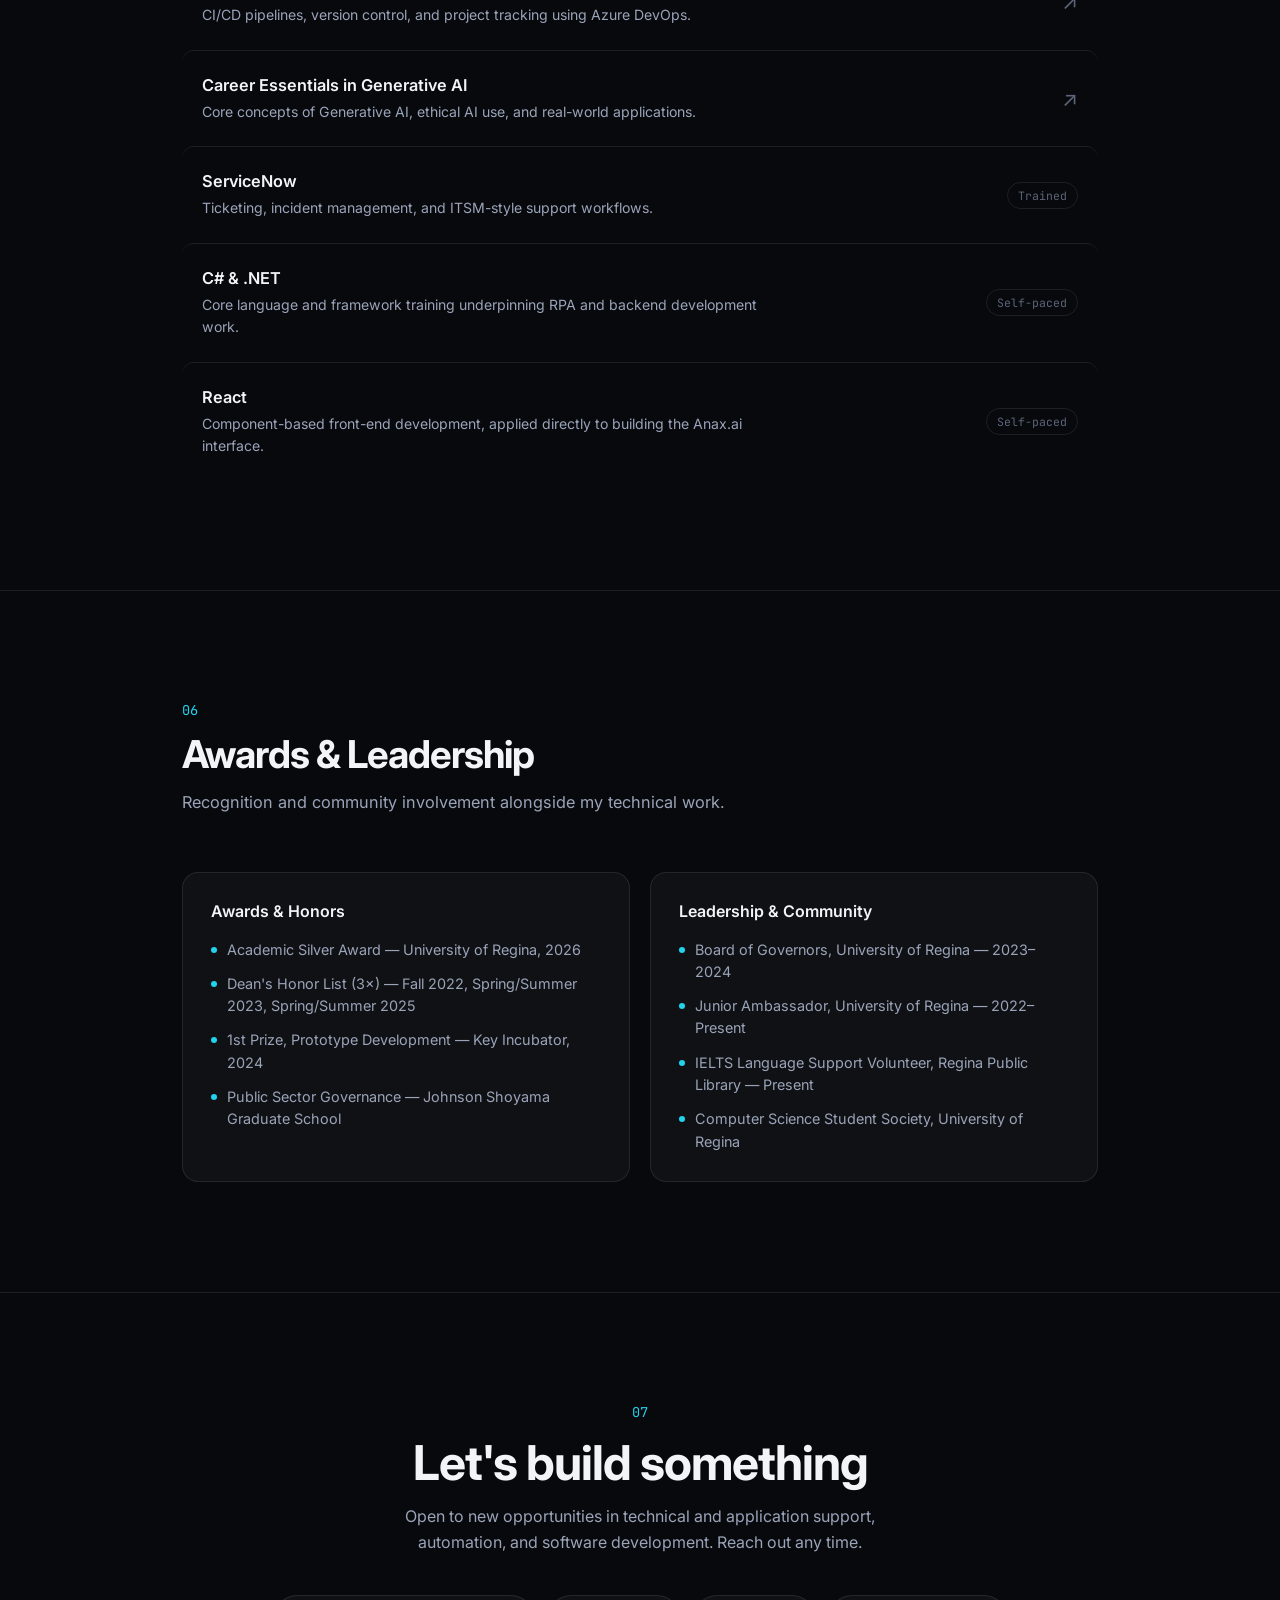
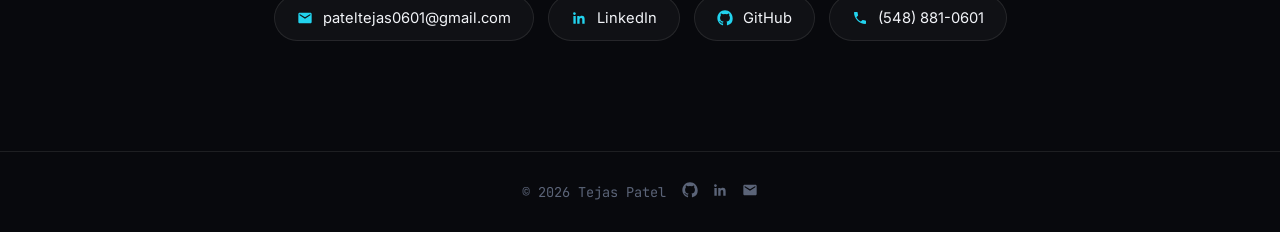
==== commit 7396e152: "Reframe portfolio around technical & application support Rework hero, About, Experience, Projects, S" ====
--- a/index.html
+++ b/index.html
@@ -3,8 +3,8 @@
 <head>
   <meta charset="UTF-8" />
   <meta name="viewport" content="width=device-width, initial-scale=1.0" />
-  <title>Tejas Patel — CX &amp; Data Insights | Automation Developer</title>
-  <meta name="description" content="Tejas Patel — Computer Science graduate, founder of Anax.ai. Customer experience research, survey design, Power BI, automation, and AI-driven business solutions." />
+  <title>Tejas Patel — Technical &amp; Application Support</title>
+  <meta name="description" content="Tejas Patel — Computer Science graduate. Technical and application support across enterprise SaaS and Microsoft platforms: root-cause analysis, testing, documentation, and automation." />
   <link rel="icon" href="data:image/svg+xml,%3Csvg xmlns='http://www.w3.org/2000/svg' viewBox='0 0 100 100'%3E%3Crect width='100' height='100' rx='22' fill='%2308090d'/%3E%3Ctext x='50' y='68' font-family='monospace' font-size='52' font-weight='700' fill='%2322d3ee' text-anchor='middle'%3ETP%3C/text%3E%3C/svg%3E" />
 
   <link rel="preconnect" href="https://fonts.googleapis.com">
@@ -29,7 +29,7 @@
       </nav>
 
       <div class="nav-actions">
-        <a href="Tejas_Patel_Resume_Final_.pdf" target="_blank" rel="noopener" class="btn-resume">Resume</a>
+        <a href="Tejas_Patel_Resume_Final.pdf" target="_blank" rel="noopener" class="btn-resume">Resume</a>
         <button class="menu-toggle" aria-label="Toggle menu">
           <span></span><span></span><span></span>
         </button>
@@ -45,7 +45,7 @@
       <a href="#certifications">Certifications</a>
       <a href="#awards">Awards</a>
       <a href="#contact">Contact</a>
-      <a href="Tejas_Patel_Resume_Final_.pdf" target="_blank" rel="noopener">Resume ↗</a>
+      <a href="Tejas_Patel_Resume_Final.pdf" target="_blank" rel="noopener">Resume ↗</a>
     </nav>
   </header>
 
@@ -53,12 +53,13 @@
 
     <section id="home" class="hero">
       <div class="container">
-        <p class="eyebrow reveal">CX &amp; Data Insights · Automation · Founder, Anax.ai</p>
+        <p class="eyebrow reveal">Technical &amp; Application Support · Root-Cause Analysis · Automation</p>
         <h1 class="reveal">Tejas Patel</h1>
         <p class="hero-sub reveal">
-          Computer Science graduate with a strong focus on <span class="accent-text">qualitative and quantitative customer experience research</span>
-          — administering surveys on Medallia and Insightrix, building Power BI dashboards, and automating workflows
-          at Co-operators, SaskPower, and SGI, alongside founding Anax.ai, a free AI-powered tax assistant for Canadians.
+          Computer Science graduate and Academic Silver Award recipient with hands-on experience providing
+          <span class="accent-text">technical and application support across enterprise SaaS and Microsoft platforms</span>
+          — investigating escalated issues, completing root-cause analysis and remediation, testing product changes,
+          and turning technical findings into clear documentation and user support materials.
         </p>
         <div class="hero-cta reveal">
           <a href="#projects" class="btn btn-primary">View Projects</a>
@@ -77,21 +78,21 @@
         <div class="section-head reveal">
           <span class="section-num">01</span>
           <h2 class="section-title">What I Bring</h2>
-          <p class="section-sub">A mix of hands-on development, customer experience research, and data analysis — shaped by three co-op terms in regulated, process-heavy environments and building an AI product of my own.</p>
+          <p class="section-sub">An analytical problem-solver who learns new platforms quickly — shaped by frontline support work, three co-op terms, and building software of my own end to end.</p>
         </div>
 
         <div class="about-grid reveal">
           <div class="about-card">
-            <h3>Technical Foundation</h3>
-            <p>C#/.NET, Python, JavaScript/React, SQL, Power BI, and the Microsoft Power Platform — with hands-on experience integrating AI (RAG, the Anthropic API) into real products.</p>
+            <h3>Application &amp; Technical Support</h3>
+            <p>Escalated ticket investigation, technical triage, root-cause analysis and remediation, application sustainment and configuration, and first- and second-level troubleshooting with ServiceNow.</p>
           </div>
           <div class="about-card">
-            <h3>CX &amp; Data Insights</h3>
-            <p>Strong focus on both qualitative and quantitative research — administering surveys on Medallia and Insightrix, building Power BI dashboards, and turning customer feedback into clear recommendations for business stakeholders and leadership.</p>
+            <h3>Testing &amp; Documentation</h3>
+            <p>User acceptance testing, SQL and data validation, and turning technical findings into knowledge articles, job aids, and user enablement materials.</p>
           </div>
           <div class="about-card">
-            <h3>Founder Mindset</h3>
-            <p>Founder of Anax.ai, a free AI-powered tax assistant for Canadians. Passionate about financial literacy, AI, and building products that create measurable value.</p>
+            <h3>Platforms &amp; Tools</h3>
+            <p>Microsoft 365 and SharePoint administration, the Power Platform, Power BI, CRM systems, and enterprise SaaS applications across Windows environments.</p>
           </div>
         </div>
       </div>
@@ -102,7 +103,7 @@
         <div class="section-head reveal">
           <span class="section-num">02</span>
           <h2 class="section-title">Experience</h2>
-          <p class="section-sub">From an independent AI product to customer experience research and co-op terms across insurance, utilities, and public sector environments.</p>
+          <p class="section-sub">From frontline technical support to co-op terms across insurance, utilities, and public sector environments.</p>
         </div>
 
         <div class="exp-list">
@@ -110,17 +111,14 @@
             <span class="exp-index">01</span>
             <div class="exp-body">
               <div class="exp-header">
-                <h3 class="exp-role">Founder &amp; Lead Designer/Developer</h3>
-                <span class="exp-meta">2022 — Present</span>
-              </div>
-              <p class="exp-company">
-                Anax.ai · Independent Venture
-                <a class="exp-link" href="https://anax-c3dm5wyu6-tejas-patel.vercel.app/" target="_blank" rel="noopener">Visit Live ↗</a>
-              </p>
-              <ul>
-                <li>Building a free, AI-powered tax assistant that helps Canadians understand their returns and make smarter financial decisions — driven by a mission to make financial literacy accessible to everyone.</li>
-                <li>Designed the full product end-to-end, from wireframes to working prototype, including an interactive tax calculator and a privacy-first conversational AI assistant that keeps financial data on-device.</li>
-                <li>Built a Claude-based, retrieval-augmented assistant grounded in official CRA sources for accurate, source-cited answers. Stack: React, Node.js, Anthropic API.</li>
+                <h3 class="exp-role">Technical Support Representative (Remote)</h3>
+                <span class="exp-meta">Jul 2026 — Present</span>
+              </div>
+              <p class="exp-company">Teleperformance · Regina, SK · Remote</p>
+              <ul>
+                <li>Investigate and resolve escalated customer issues in a queue-based ticketing environment, triaging problems and following procedures to remediate as quickly as possible.</li>
+                <li>Complete root-cause analysis on recurring issues, identifying practical remediation steps and escalating when the problem sits within the tool.</li>
+                <li>Document all actions taken accurately, building knowledge of supported systems while meeting quality and productivity metrics in a high-volume environment.</li>
               </ul>
             </div>
           </div>
@@ -129,16 +127,14 @@
             <span class="exp-index">02</span>
             <div class="exp-body">
               <div class="exp-header">
-                <h3 class="exp-role">Freelance — Data &amp; CX Insights</h3>
-                <span class="exp-meta">Aug 2024 — Present</span>
-              </div>
-              <p class="exp-company">Self-Employed · Upwork · Remote</p>
-              <ul>
-                <li>Build and program custom surveys on Medallia and SurveyMonkey for multiple clients, managing the process from questionnaire design through deployment and data collection.</li>
-                <li>Create custom dashboards in Excel and Power BI to visualize customer experience data, enabling clients to track trends and make data-informed decisions.</li>
-                <li>Independently analyze survey results and write customer experience reports, translating findings into actionable recommendations for clients.</li>
-                <li>Develop and maintain an end-to-end Power Platform application, automating client intake, billing, invoicing, and internal tracking workflows to reduce manual effort.</li>
-                <li>Manage a client's full Microsoft 365 environment (SharePoint, Teams, Outlook, permissions) and design SharePoint site architecture and business websites to centralize documentation and communications.</li>
+                <h3 class="exp-role">Freelance Software Developer &amp; Application Support</h3>
+                <span class="exp-meta">Apr 2025 — Present</span>
+              </div>
+              <p class="exp-company">Self-Employed · Regina, SK · Remote</p>
+              <ul>
+                <li>Serve as sole technical and application support contact for a client, investigating and resolving issues across a Microsoft 365, SharePoint, and Power Platform environment.</li>
+                <li>Complete root-cause analysis and remediation — configuring changes, testing updates, and rolling out fixes.</li>
+                <li>Administer the Microsoft 365 and SharePoint environment, and create documentation and support materials so the client can understand and use their business tools effectively.</li>
               </ul>
             </div>
           </div>
@@ -147,13 +143,14 @@
             <span class="exp-index">03</span>
             <div class="exp-body">
               <div class="exp-header">
-                <h3 class="exp-role">Customer Care Supervisor</h3>
-                <span class="exp-meta">May 2022 — Present</span>
+                <h3 class="exp-role">Customer Care Supervisor — with IT/Application Support</h3>
+                <span class="exp-meta">Jun 2023 — Present</span>
               </div>
               <p class="exp-company">Leon's Furniture · Regina, SK · On-site</p>
               <ul>
-                <li>Manage vendor documentation, service contracts, and Flexiti financing records while resolving warranty and service issues for customers.</li>
-                <li>Coordinate chargebacks and dispute resolutions directly with manufacturers, and support leadership with sales reporting and CRM operations.</li>
+                <li>Provide first- and second-level support on business systems and applications, troubleshooting issues and escalating to the technical assistance centre (TAC).</li>
+                <li>Configure TCP/IP and connectivity, install company systems, and resolve hardware and software issues hands-on.</li>
+                <li>Perform accurate data entry and account maintenance across CRM and POS systems, and coach staff on systems and procedures.</li>
               </ul>
             </div>
           </div>
@@ -167,8 +164,9 @@
               </div>
               <p class="exp-company">Co-operators Group of Companies · Regina, SK · Hybrid</p>
               <ul>
-                <li>Translated business requirements into UiPath automation using Studio, attended/unattended robots, and Orchestrator, reducing manual effort and improving accuracy.</li>
-                <li>Engineered RPA workflows integrating C#, SQL, JSON, and REST APIs (Swagger UI, Postman) for seamless system interoperability.</li>
+                <li>Investigated and resolved application and data issues, building C#/LINQ validation and exception handling to keep client-facing systems stable.</li>
+                <li>Developed and executed test cases, validating functionality through Swagger UI and Postman and documenting results before release.</li>
+                <li>Worked with SQL, Excel, and XML to triage errors and validate data across integrated systems.</li>
               </ul>
             </div>
           </div>
@@ -182,8 +180,9 @@
               </div>
               <p class="exp-company">SaskPower · Regina, SK · On-site</p>
               <ul>
-                <li>Replatformed 15+ legacy applications into low-code/no-code Power Apps solutions, simplifying workflows for multiple business units.</li>
-                <li>Designed Safety Net and a corporate procurement card management platform, collaborating with cross-functional teams via Azure DevOps and GitHub Copilot.</li>
+                <li>Supported and sustained applications for 15+ business teams, configuring changes, testing enhancements, and advising users through releases and retraining.</li>
+                <li>Participated in release and change management using Azure DevOps, and created job aids and documentation for user enablement.</li>
+                <li>Assessed and validated new tools and product changes, identifying impacts before rollout.</li>
               </ul>
             </div>
           </div>
@@ -197,9 +196,9 @@
               </div>
               <p class="exp-company">Saskatchewan Government Insurance (SGI) · Regina, SK · On-site</p>
               <ul>
-                <li>Administered and monitored internal and external customer surveys using Medallia, and collaborated with Insightrix, SGI's external research provider, on customer research for the new MySGI website.</li>
-                <li>Built Power BI dashboards pulling data from multiple source systems, and authored and presented customer experience trend reports to senior director and management teams.</li>
-                <li>Researched AI applications and authored a paper proposing an ethical framework for responsible AI use across the organization's platforms.</li>
+                <li>Supported the mySGI platform launch, contributing to user acceptance testing and monitoring data quality before release.</li>
+                <li>Built queries, reports, and dashboards using SQL and Power BI, extracting accurate data from multiple corporate source systems.</li>
+                <li>Provided SharePoint support and content management to different teams, organizing project material, reporting, and access.</li>
               </ul>
             </div>
           </div>
@@ -212,20 +211,19 @@
         <div class="section-head reveal">
           <span class="section-num">03</span>
           <h2 class="section-title">Selected Work</h2>
-          <p class="section-sub">Personal and freelance projects built end-to-end, spanning desktop apps, automation, and business platforms.</p>
+          <p class="section-sub">Projects built and supported end-to-end, from live business applications to a full-stack web app and a team capstone.</p>
         </div>
 
         <div class="project-list">
           <div class="project reveal" style="--dot: var(--purple)">
             <span class="project-index">01</span>
             <div class="project-body">
-              <h3>Ticket Tracking Dashboard</h3>
-              <p>Desktop dashboard built in Java Swing to create, assign, and track support tickets with real-time status updates, backed by a MySQL database via JDBC with filtered queries by priority, status, and assignee.</p>
+              <h3>Prairie Furniture Repair — Business Application &amp; Support</h3>
+              <p>Designed, deployed, and support a live business application end to end as sole support contact — investigating issues, configuring changes, and maintaining documentation. Integrated Microsoft Graph API and SQL for automated data management and reporting, and administer the SharePoint and M365 environment.</p>
               <div class="tags">
-                <span>Java</span>
-                <span>Swing</span>
-                <span>JDBC</span>
-                <span>MySQL</span>
+                <span>Power Platform</span>
+                <span>SQL</span>
+                <span>Graph API</span>
               </div>
             </div>
           </div>
@@ -233,14 +231,15 @@
           <div class="project reveal" style="--dot: var(--blue)">
             <span class="project-index">02</span>
             <div class="project-body">
-              <h3>Finance Portfolio Dashboard</h3>
-              <p>Desktop finance app that pulls live stock prices via a third-party REST API and displays real-time portfolio valuation, with interactive Matplotlib charts for holdings, gains/losses, and historical trends.</p>
+              <h3>
+                Anax.ai — Full-Stack Web Application
+                <a class="exp-link" href="https://anax-c3dm5wyu6-tejas-patel.vercel.app/" target="_blank" rel="noopener">Visit Live ↗</a>
+              </h3>
+              <p>Built and tested a free, AI-powered tax assistant for Canadians end to end, troubleshooting and validating functionality across the front and back end. Designed an accessible, privacy-first interface with an interactive tax calculator and an AI assistant grounded in official CRA sources.</p>
               <div class="tags">
-                <span>Python</span>
-                <span>Tkinter</span>
-                <span>REST API</span>
-                <span>Pandas</span>
-                <span>Matplotlib</span>
+                <span>React</span>
+                <span>Node.js</span>
+                <span>Anthropic API</span>
               </div>
             </div>
           </div>
@@ -248,27 +247,12 @@
           <div class="project reveal" style="--dot: var(--green)">
             <span class="project-index">03</span>
             <div class="project-body">
-              <h3>Welcome Packages RPA</h3>
-              <p>Automated generation of bilingual (EN/FR) PDF packages with SharePoint publishing and secure client email delivery, backed by a C# and LINQ data validation pipeline that sanitizes Excel inputs before triggering UiPath workflows.</p>
+              <h3>Library Management System — Capstone Project</h3>
+              <p>Delivered a book and dispatch management system through the full development lifecycle as part of a team of 5, from requirements and design through testing and documentation. Facilitated the team's technology-selection decision using a structured comparison and contributed to QA against requirements.</p>
               <div class="tags">
-                <span>C#</span>
-                <span>LINQ</span>
-                <span>SQL</span>
-                <span>UiPath</span>
-              </div>
-            </div>
-          </div>
-
-          <div class="project reveal" style="--dot: var(--red)">
-            <span class="project-index">04</span>
-            <div class="project-body">
-              <h3>Procurement Card Application</h3>
-              <p>Digitized SaskPower's procurement card process with automated approval workflows and role-based dashboards, using Power Automate with SharePoint lists and Dataverse as the backend, plus dynamic data prefill and multi-stage approval logic.</p>
-              <div class="tags">
-                <span>Power Apps</span>
-                <span>Power Automate</span>
-                <span>Dataverse</span>
-                <span>SharePoint</span>
+                <span>C++</span>
+                <span>Full SDLC</span>
+                <span>Team of 5</span>
               </div>
             </div>
           </div>
@@ -281,58 +265,57 @@
         <div class="section-head reveal">
           <span class="section-num">04</span>
           <h2 class="section-title">Skills &amp; Tools</h2>
-          <p class="section-sub">The research methods, platforms, and everyday tools I use to turn data and feedback into decisions.</p>
+          <p class="section-sub">The support practices, platforms, and everyday tools I use to investigate, fix, and document.</p>
         </div>
 
         <div class="skills-grid reveal">
           <div class="skill-group">
-            <h4><span class="dot pink"></span>Customer Experience &amp; Research</h4>
+            <h4><span class="dot pink"></span>Application &amp; Technical Support</h4>
             <div class="tags">
-              <span>Qualitative Research</span>
-              <span>Quantitative Research</span>
-              <span>Medallia</span>
-              <span>Insightrix</span>
-              <span>SurveyMonkey</span>
-              <span>Survey Design &amp; Administration</span>
-              <span>Voice of Customer (VoC)</span>
+              <span>Escalated Ticket Investigation</span>
+              <span>Technical Triage</span>
+              <span>Root-Cause Analysis &amp; Remediation</span>
+              <span>Application Sustainment &amp; Configuration</span>
+              <span>ServiceNow Ticketing</span>
+              <span>1st/2nd-Level Troubleshooting</span>
             </div>
           </div>
 
           <div class="skill-group">
-            <h4><span class="dot blue"></span>Productivity &amp; Reporting</h4>
+            <h4><span class="dot blue"></span>Platforms &amp; Enterprise Tools</h4>
             <div class="tags">
+              <span>SaaS &amp; Enterprise Applications</span>
               <span>Microsoft 365</span>
-              <span>Excel Dashboards</span>
+              <span>SharePoint Administration</span>
+              <span>Power Platform</span>
               <span>Power BI</span>
-              <span>SharePoint</span>
-              <span>D365</span>
+              <span>CRM Systems</span>
+              <span>Windows</span>
             </div>
           </div>
 
           <div class="skill-group">
-            <h4><span class="dot green"></span>Platforms &amp; Tools</h4>
+            <h4><span class="dot green"></span>Analysis, Testing &amp; Docs</h4>
             <div class="tags">
-              <span>Power Apps</span>
-              <span>Power Automate</span>
-              <span>UiPath</span>
+              <span>Root-Cause Analysis</span>
+              <span>User Acceptance Testing (UAT)</span>
+              <span>SQL &amp; Data Validation</span>
+              <span>XML</span>
+              <span>Knowledge Articles</span>
+              <span>Job Aids &amp; User Enablement</span>
+            </div>
+          </div>
+
+          <div class="skill-group">
+            <h4><span class="dot purple"></span>Practices</h4>
+            <div class="tags">
+              <span>ITSM / ITIL-Style Support</span>
+              <span>ServiceNow</span>
+              <span>Ticketing Systems</span>
+              <span>Change &amp; Release Management</span>
               <span>Azure DevOps</span>
-              <span>Postman</span>
-              <span>Swagger UI</span>
-              <span>Figma</span>
-              <span>GitHub Copilot</span>
-            </div>
-          </div>
-
-          <div class="skill-group">
-            <h4><span class="dot purple"></span>Languages &amp; Databases</h4>
-            <div class="tags">
-              <span>SQL</span>
-              <span>Python</span>
-              <span>C#</span>
-              <span>JavaScript</span>
-              <span>React</span>
-              <span>MySQL</span>
-              <span>SQL Server</span>
+              <span>Vendor Coordination</span>
+              <span>Requirements Gathering</span>
             </div>
           </div>
         </div>
@@ -372,14 +355,6 @@
             <span class="cert-arrow">↗</span>
           </a>
 
-          <a class="cert-item reveal" href="https://www.linkedin.com/learning/certificates/565cfbe6471002eb7c0eec19d83d21e9f3b1b1ec3d06a962d1e865687503a3ec" target="_blank" rel="noopener">
-            <div>
-              <h4>Microsoft Copilot Studio</h4>
-              <p>Built and explored AI-powered copilots and automation tools within the Microsoft ecosystem.</p>
-            </div>
-            <span class="cert-arrow">↗</span>
-          </a>
-
           <a class="cert-item reveal" href="https://www.linkedin.com/learning/certificates/ae52eb23bb3bb85e0565ba2d8431896555fc047d6601b56306c8a34e032c8c73" target="_blank" rel="noopener">
             <div>
               <h4>Career Essentials in Generative AI</h4>
@@ -388,21 +363,13 @@
             <span class="cert-arrow">↗</span>
           </a>
 
-          <a class="cert-item reveal" href="https://www.linkedin.com/learning/certificates/1e047bcdb066645e6b56fcc6fe5753226f2c584da912c7ca89aaeeaeeb29f00c" target="_blank" rel="noopener">
-            <div>
-              <h4>Public Sector Governance Program</h4>
-              <p>Governance training focused on public sector policy, leadership, and decision-making.</p>
-            </div>
-            <span class="cert-arrow">↗</span>
-          </a>
-
-          <a class="cert-item reveal" href="https://www.linkedin.com/learning/certificates/e6d60eb260cc6138dc1681965e2254a874739f0f8be1a4e8240ae858e9225f72" target="_blank" rel="noopener">
-            <div>
-              <h4>Power BI Essential Training</h4>
-              <p>Data visualization, dashboard creation, and transforming data into actionable business insights.</p>
-            </div>
-            <span class="cert-arrow">↗</span>
-          </a>
+          <div class="cert-item static reveal">
+            <div>
+              <h4>ServiceNow</h4>
+              <p>Ticketing, incident management, and ITSM-style support workflows.</p>
+            </div>
+            <span class="cert-badge">Trained</span>
+          </div>
 
           <div class="cert-item static reveal">
             <div>
@@ -436,19 +403,18 @@
             <h4>Awards &amp; Honors</h4>
             <ul>
               <li>Academic Silver Award — University of Regina, 2026</li>
-              <li>Dean's Honor List — Spring/Summer 2025, Spring/Summer 2023, Fall 2022</li>
+              <li>Dean's Honor List (3×) — Fall 2022, Spring/Summer 2023, Spring/Summer 2025</li>
               <li>1st Prize, Prototype Development — Key Incubator, 2024</li>
-              <li>Academic Solidarity Award — University of Regina, 2023</li>
-              <li>International Entrance Award — University of Regina, 2022</li>
+              <li>Public Sector Governance — Johnson Shoyama Graduate School</li>
             </ul>
           </div>
           <div class="awards-col">
             <h4>Leadership &amp; Community</h4>
             <ul>
               <li>Board of Governors, University of Regina — 2023–2024</li>
-              <li>Executive Council, Scholarship, Bursary &amp; Loan Committee, Government of Saskatchewan — 2023–2024</li>
               <li>Junior Ambassador, University of Regina — 2022–Present</li>
               <li>IELTS Language Support Volunteer, Regina Public Library — Present</li>
+              <li>Computer Science Student Society, University of Regina</li>
             </ul>
           </div>
         </div>
@@ -459,7 +425,7 @@
       <div class="container">
         <span class="section-num reveal">07</span>
         <h2 class="section-title reveal">Let's build something</h2>
-        <p class="contact-sub reveal">Open to new opportunities in automation, business technology, and software development. Reach out any time.</p>
+        <p class="contact-sub reveal">Open to new opportunities in technical and application support, automation, and software development. Reach out any time.</p>
 
         <div class="contact-links reveal">
           <a href="mailto:pateltejas0601@gmail.com">
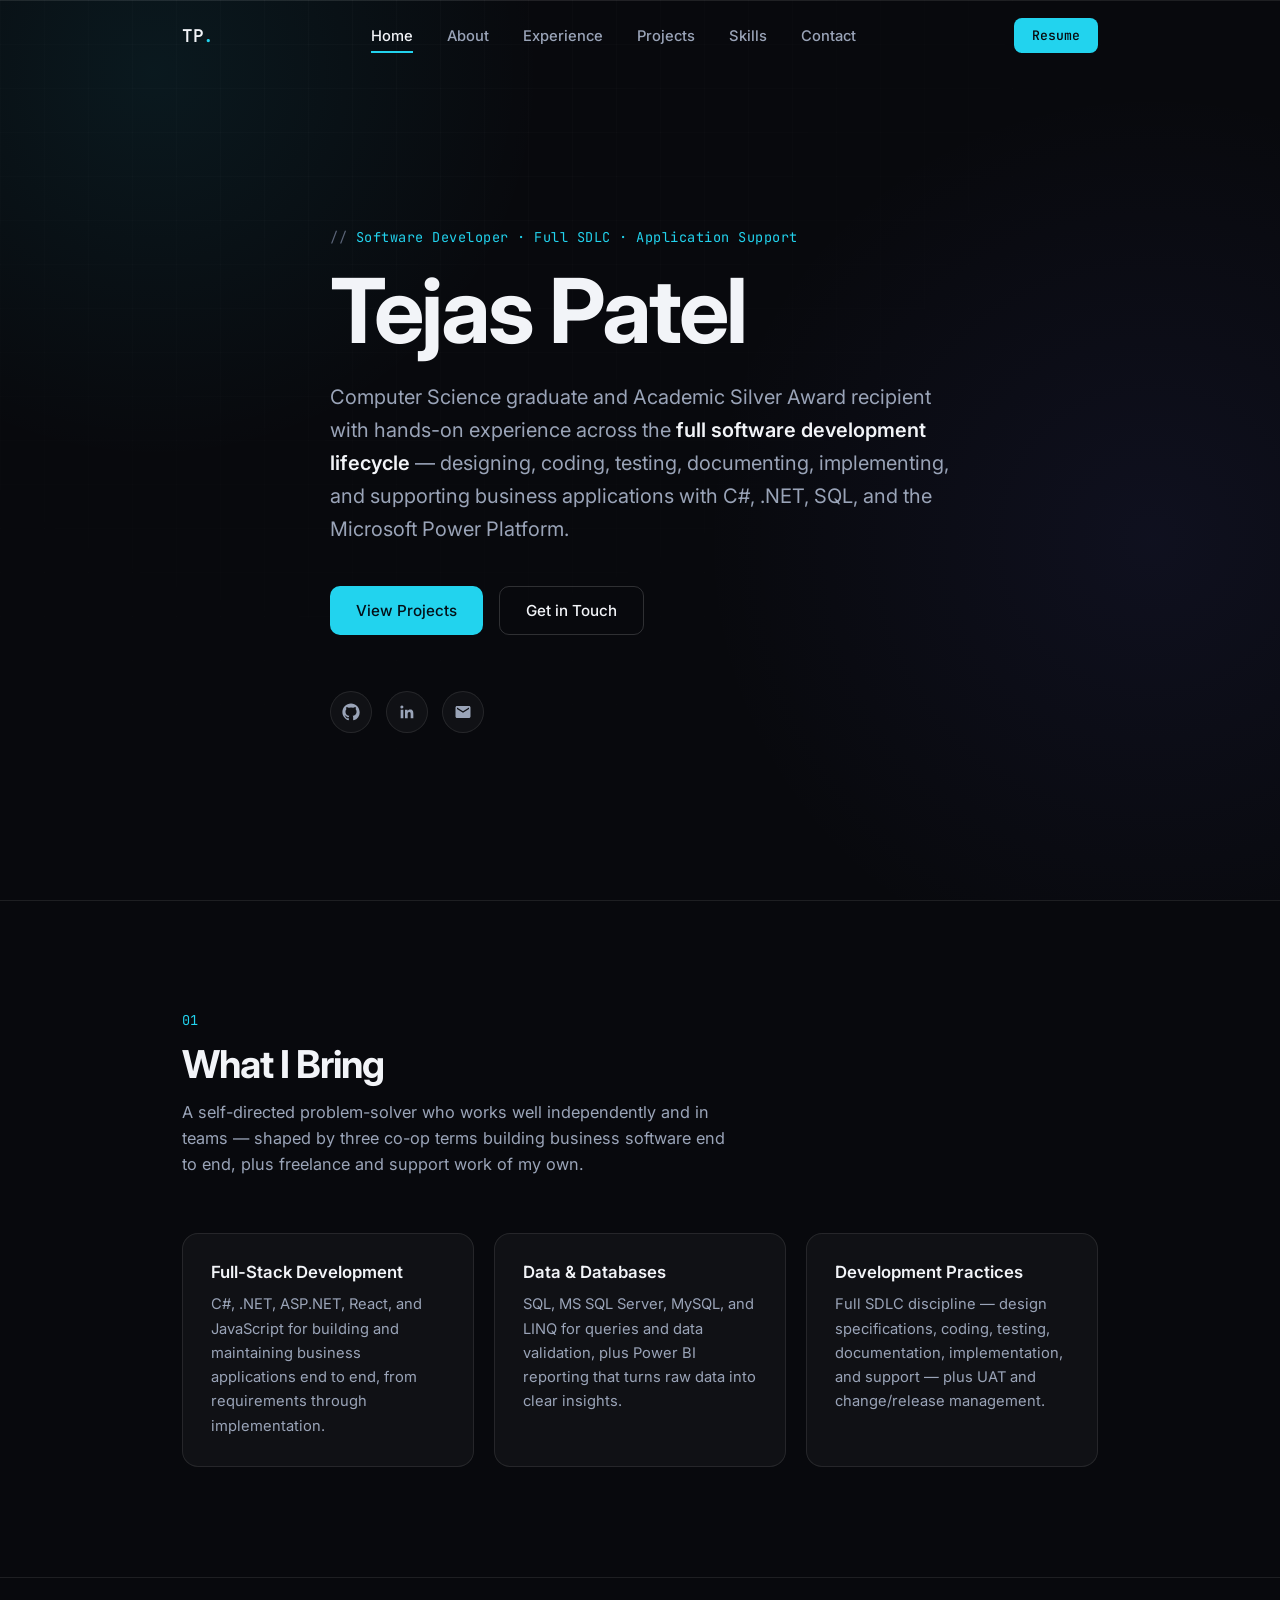
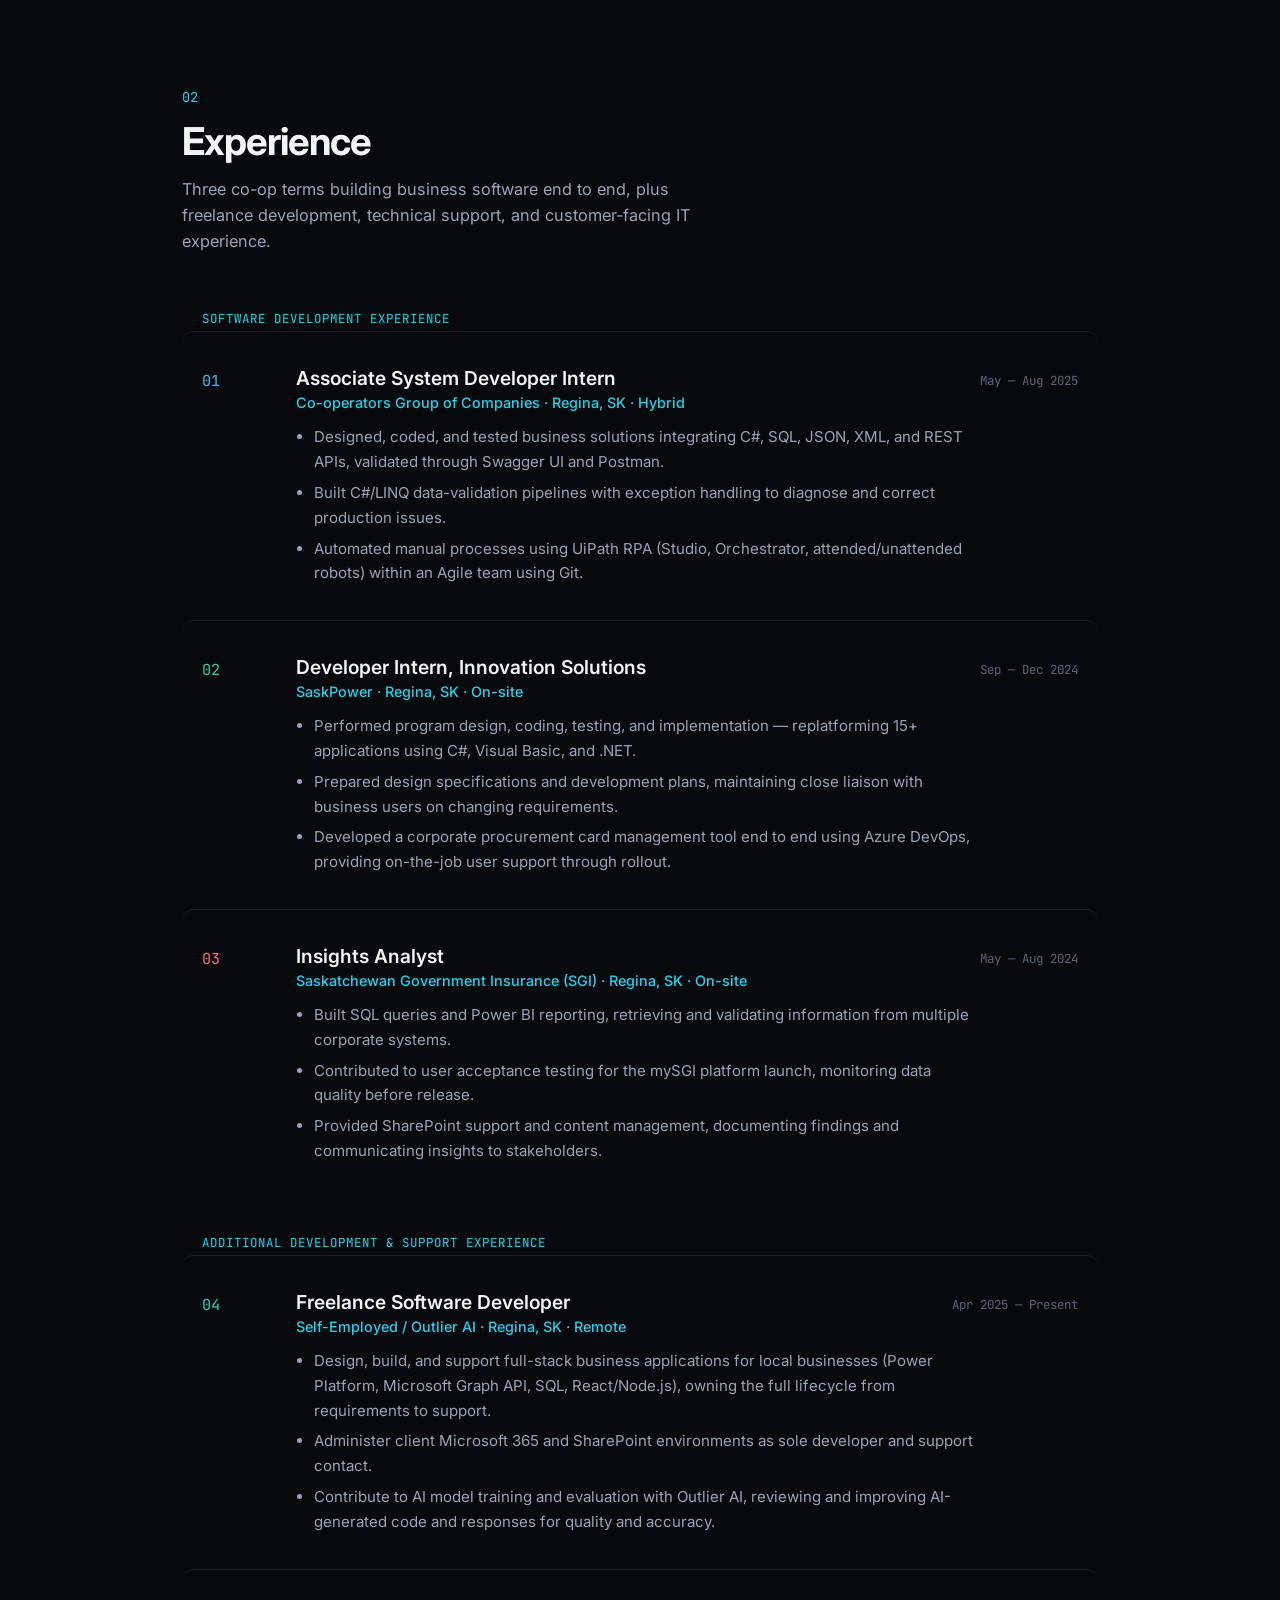
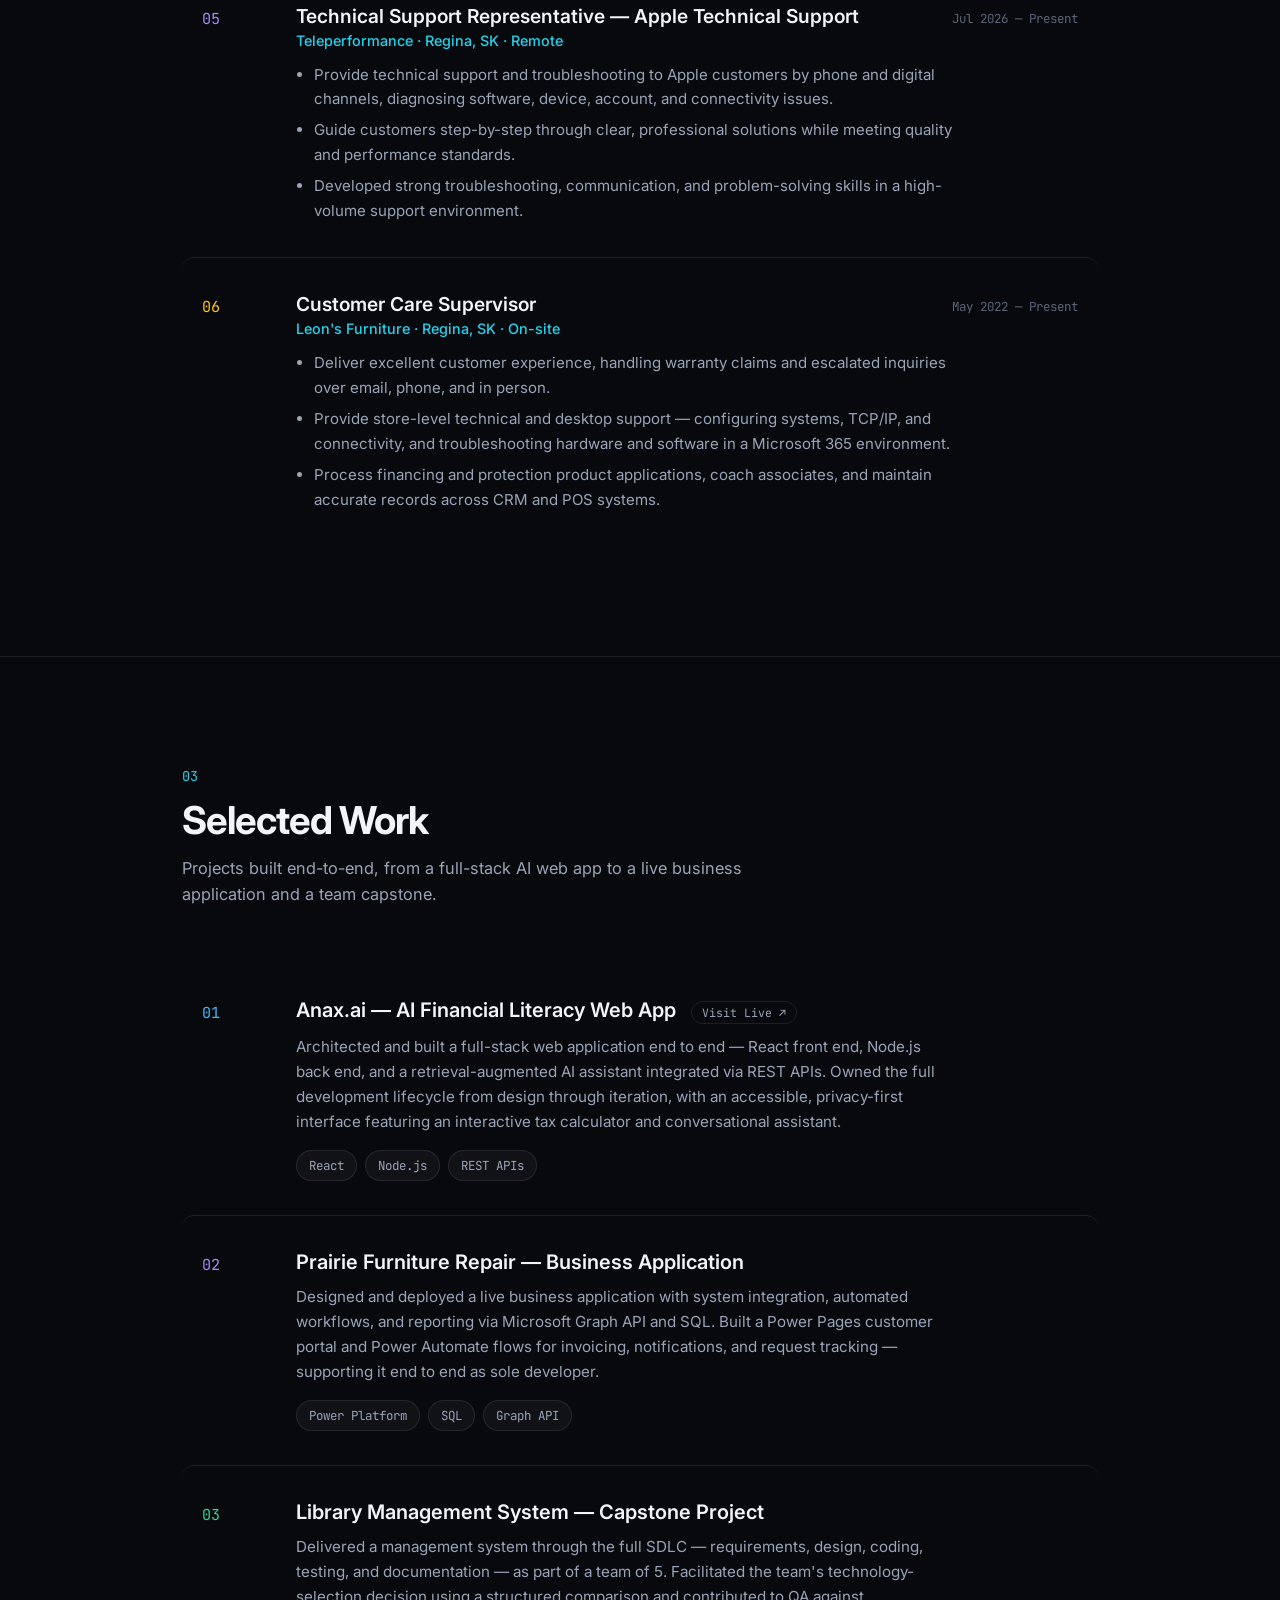
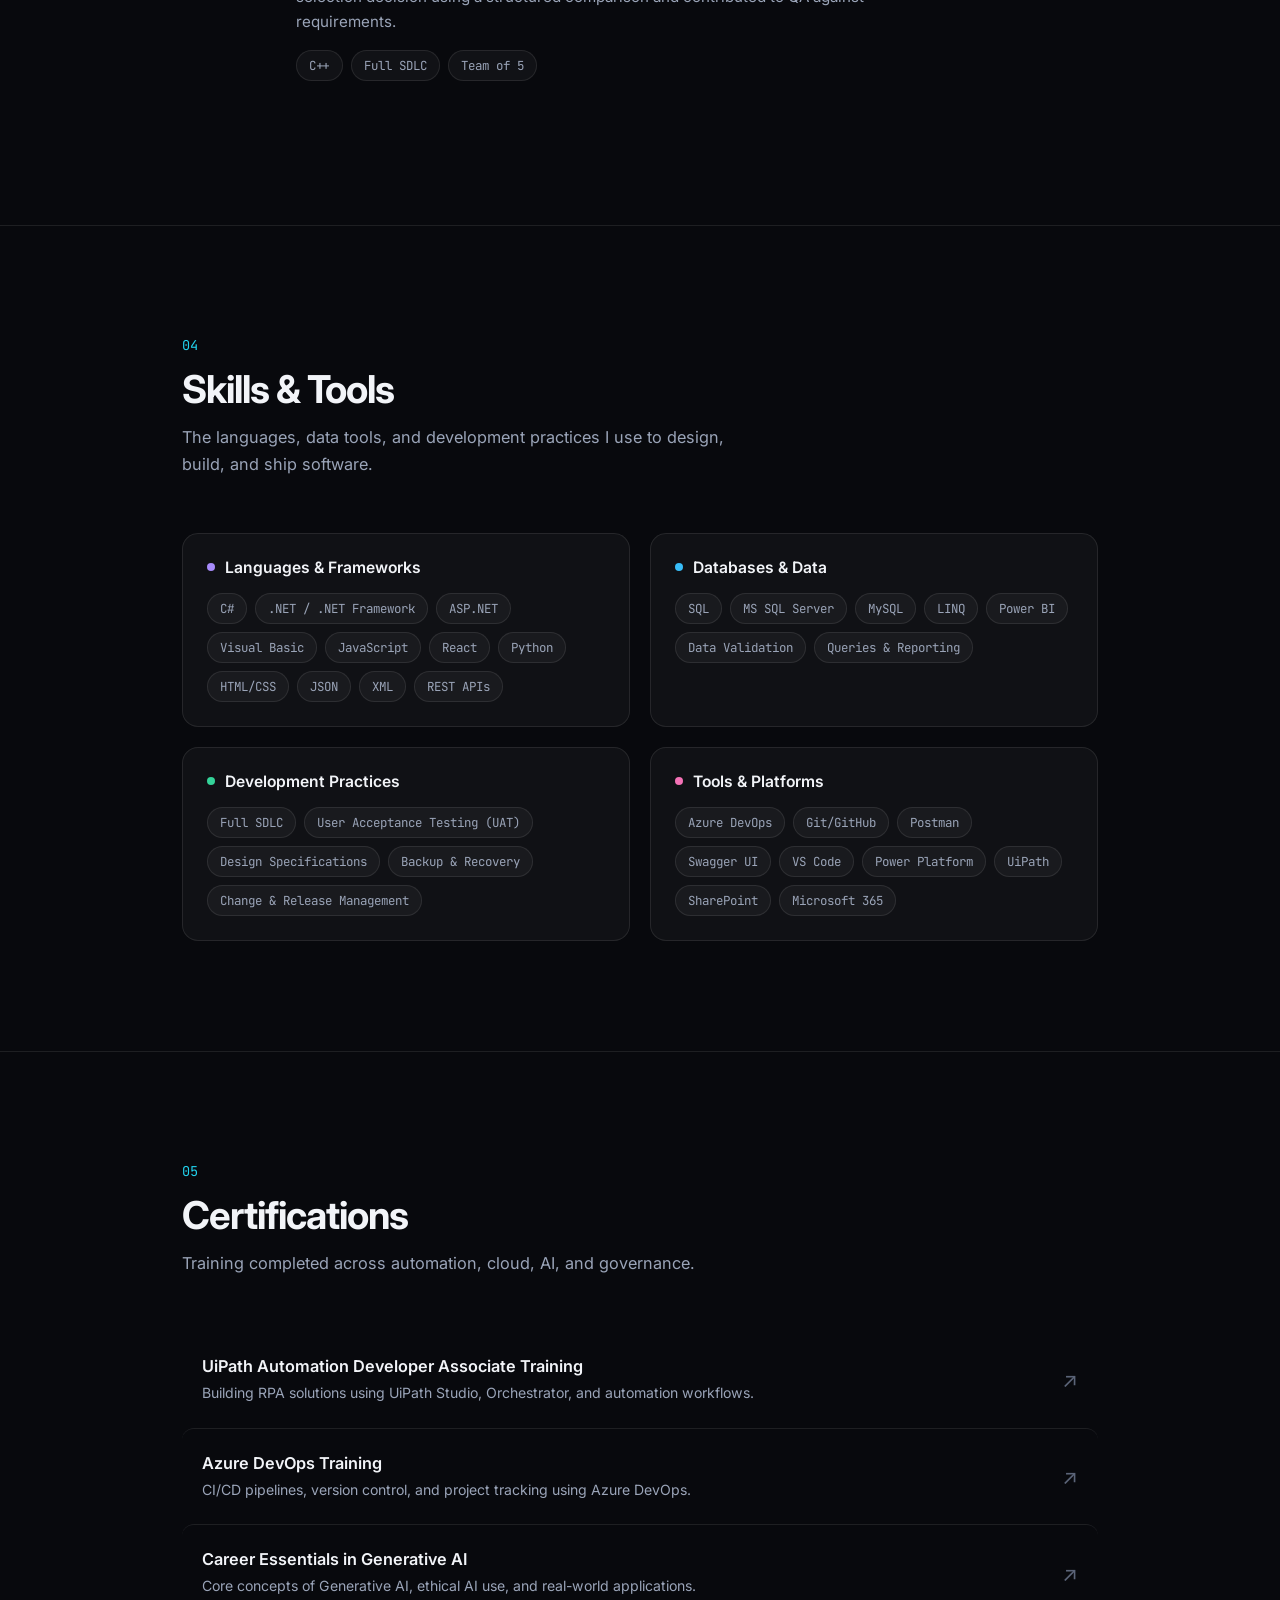
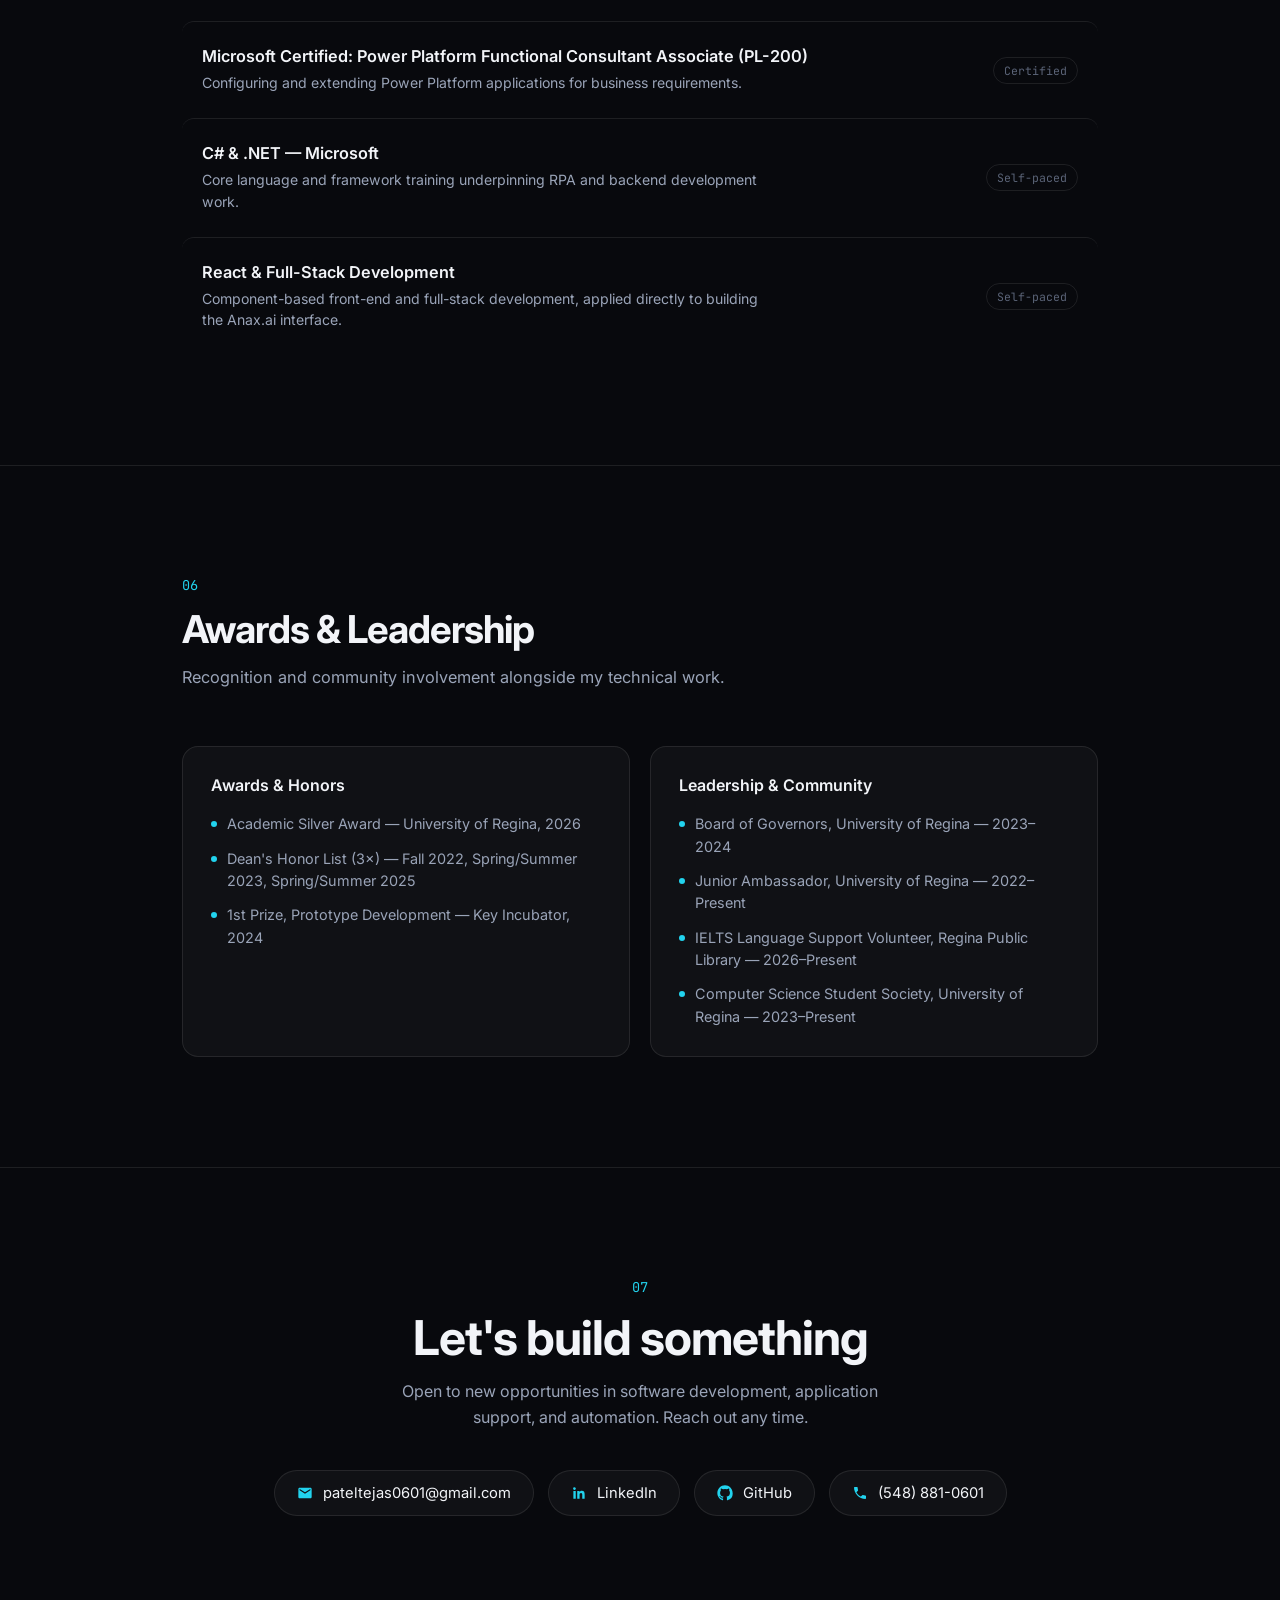
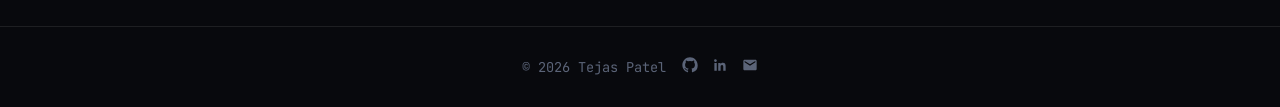
==== commit 75aaa88e: "Reframe portfolio around full-SDLC software development Rework hero, About, Experience, Projects, Sk" ====
--- a/index.html
+++ b/index.html
@@ -3,8 +3,8 @@
 <head>
   <meta charset="UTF-8" />
   <meta name="viewport" content="width=device-width, initial-scale=1.0" />
-  <title>Tejas Patel — Technical &amp; Application Support</title>
-  <meta name="description" content="Tejas Patel — Computer Science graduate. Technical and application support across enterprise SaaS and Microsoft platforms: root-cause analysis, testing, documentation, and automation." />
+  <title>Tejas Patel — Software Developer | Full SDLC</title>
+  <meta name="description" content="Tejas Patel — Computer Science graduate. Full-stack software development across the SDLC: C#/.NET, SQL, the Microsoft Power Platform, and application support." />
   <link rel="icon" href="data:image/svg+xml,%3Csvg xmlns='http://www.w3.org/2000/svg' viewBox='0 0 100 100'%3E%3Crect width='100' height='100' rx='22' fill='%2308090d'/%3E%3Ctext x='50' y='68' font-family='monospace' font-size='52' font-weight='700' fill='%2322d3ee' text-anchor='middle'%3ETP%3C/text%3E%3C/svg%3E" />
 
   <link rel="preconnect" href="https://fonts.googleapis.com">
@@ -53,13 +53,13 @@
 
     <section id="home" class="hero">
       <div class="container">
-        <p class="eyebrow reveal">Technical &amp; Application Support · Root-Cause Analysis · Automation</p>
+        <p class="eyebrow reveal">Software Developer · Full SDLC · Application Support</p>
         <h1 class="reveal">Tejas Patel</h1>
         <p class="hero-sub reveal">
-          Computer Science graduate and Academic Silver Award recipient with hands-on experience providing
-          <span class="accent-text">technical and application support across enterprise SaaS and Microsoft platforms</span>
-          — investigating escalated issues, completing root-cause analysis and remediation, testing product changes,
-          and turning technical findings into clear documentation and user support materials.
+          Computer Science graduate and Academic Silver Award recipient with hands-on experience across the
+          <span class="accent-text">full software development lifecycle</span> — designing, coding, testing,
+          documenting, implementing, and supporting business applications with C#, .NET, SQL, and the Microsoft
+          Power Platform.
         </p>
         <div class="hero-cta reveal">
           <a href="#projects" class="btn btn-primary">View Projects</a>
@@ -78,21 +78,21 @@
         <div class="section-head reveal">
           <span class="section-num">01</span>
           <h2 class="section-title">What I Bring</h2>
-          <p class="section-sub">An analytical problem-solver who learns new platforms quickly — shaped by frontline support work, three co-op terms, and building software of my own end to end.</p>
+          <p class="section-sub">A self-directed problem-solver who works well independently and in teams — shaped by three co-op terms building business software end to end, plus freelance and support work of my own.</p>
         </div>
 
         <div class="about-grid reveal">
           <div class="about-card">
-            <h3>Application &amp; Technical Support</h3>
-            <p>Escalated ticket investigation, technical triage, root-cause analysis and remediation, application sustainment and configuration, and first- and second-level troubleshooting with ServiceNow.</p>
+            <h3>Full-Stack Development</h3>
+            <p>C#, .NET, ASP.NET, React, and JavaScript for building and maintaining business applications end to end, from requirements through implementation.</p>
           </div>
           <div class="about-card">
-            <h3>Testing &amp; Documentation</h3>
-            <p>User acceptance testing, SQL and data validation, and turning technical findings into knowledge articles, job aids, and user enablement materials.</p>
+            <h3>Data &amp; Databases</h3>
+            <p>SQL, MS SQL Server, MySQL, and LINQ for queries and data validation, plus Power BI reporting that turns raw data into clear insights.</p>
           </div>
           <div class="about-card">
-            <h3>Platforms &amp; Tools</h3>
-            <p>Microsoft 365 and SharePoint administration, the Power Platform, Power BI, CRM systems, and enterprise SaaS applications across Windows environments.</p>
+            <h3>Development Practices</h3>
+            <p>Full SDLC discipline — design specifications, coding, testing, documentation, implementation, and support — plus UAT and change/release management.</p>
           </div>
         </div>
       </div>
@@ -103,60 +103,14 @@
         <div class="section-head reveal">
           <span class="section-num">02</span>
           <h2 class="section-title">Experience</h2>
-          <p class="section-sub">From frontline technical support to co-op terms across insurance, utilities, and public sector environments.</p>
+          <p class="section-sub">Three co-op terms building business software end to end, plus freelance development, technical support, and customer-facing IT experience.</p>
         </div>
 
         <div class="exp-list">
-          <div class="exp-item reveal" style="--dot: var(--purple)">
+          <p class="exp-group-label reveal">Software Development Experience</p>
+
+          <div class="exp-item reveal" style="--dot: var(--blue)">
             <span class="exp-index">01</span>
-            <div class="exp-body">
-              <div class="exp-header">
-                <h3 class="exp-role">Technical Support Representative (Remote)</h3>
-                <span class="exp-meta">Jul 2026 — Present</span>
-              </div>
-              <p class="exp-company">Teleperformance · Regina, SK · Remote</p>
-              <ul>
-                <li>Investigate and resolve escalated customer issues in a queue-based ticketing environment, triaging problems and following procedures to remediate as quickly as possible.</li>
-                <li>Complete root-cause analysis on recurring issues, identifying practical remediation steps and escalating when the problem sits within the tool.</li>
-                <li>Document all actions taken accurately, building knowledge of supported systems while meeting quality and productivity metrics in a high-volume environment.</li>
-              </ul>
-            </div>
-          </div>
-
-          <div class="exp-item reveal" style="--dot: var(--teal)">
-            <span class="exp-index">02</span>
-            <div class="exp-body">
-              <div class="exp-header">
-                <h3 class="exp-role">Freelance Software Developer &amp; Application Support</h3>
-                <span class="exp-meta">Apr 2025 — Present</span>
-              </div>
-              <p class="exp-company">Self-Employed · Regina, SK · Remote</p>
-              <ul>
-                <li>Serve as sole technical and application support contact for a client, investigating and resolving issues across a Microsoft 365, SharePoint, and Power Platform environment.</li>
-                <li>Complete root-cause analysis and remediation — configuring changes, testing updates, and rolling out fixes.</li>
-                <li>Administer the Microsoft 365 and SharePoint environment, and create documentation and support materials so the client can understand and use their business tools effectively.</li>
-              </ul>
-            </div>
-          </div>
-
-          <div class="exp-item reveal" style="--dot: var(--yellow)">
-            <span class="exp-index">03</span>
-            <div class="exp-body">
-              <div class="exp-header">
-                <h3 class="exp-role">Customer Care Supervisor — with IT/Application Support</h3>
-                <span class="exp-meta">Jun 2023 — Present</span>
-              </div>
-              <p class="exp-company">Leon's Furniture · Regina, SK · On-site</p>
-              <ul>
-                <li>Provide first- and second-level support on business systems and applications, troubleshooting issues and escalating to the technical assistance centre (TAC).</li>
-                <li>Configure TCP/IP and connectivity, install company systems, and resolve hardware and software issues hands-on.</li>
-                <li>Perform accurate data entry and account maintenance across CRM and POS systems, and coach staff on systems and procedures.</li>
-              </ul>
-            </div>
-          </div>
-
-          <div class="exp-item reveal" style="--dot: var(--blue)">
-            <span class="exp-index">04</span>
             <div class="exp-body">
               <div class="exp-header">
                 <h3 class="exp-role">Associate System Developer Intern</h3>
@@ -164,15 +118,15 @@
               </div>
               <p class="exp-company">Co-operators Group of Companies · Regina, SK · Hybrid</p>
               <ul>
-                <li>Investigated and resolved application and data issues, building C#/LINQ validation and exception handling to keep client-facing systems stable.</li>
-                <li>Developed and executed test cases, validating functionality through Swagger UI and Postman and documenting results before release.</li>
-                <li>Worked with SQL, Excel, and XML to triage errors and validate data across integrated systems.</li>
+                <li>Designed, coded, and tested business solutions integrating C#, SQL, JSON, XML, and REST APIs, validated through Swagger UI and Postman.</li>
+                <li>Built C#/LINQ data-validation pipelines with exception handling to diagnose and correct production issues.</li>
+                <li>Automated manual processes using UiPath RPA (Studio, Orchestrator, attended/unattended robots) within an Agile team using Git.</li>
               </ul>
             </div>
           </div>
 
           <div class="exp-item reveal" style="--dot: var(--green)">
-            <span class="exp-index">05</span>
+            <span class="exp-index">02</span>
             <div class="exp-body">
               <div class="exp-header">
                 <h3 class="exp-role">Developer Intern, Innovation Solutions</h3>
@@ -180,15 +134,15 @@
               </div>
               <p class="exp-company">SaskPower · Regina, SK · On-site</p>
               <ul>
-                <li>Supported and sustained applications for 15+ business teams, configuring changes, testing enhancements, and advising users through releases and retraining.</li>
-                <li>Participated in release and change management using Azure DevOps, and created job aids and documentation for user enablement.</li>
-                <li>Assessed and validated new tools and product changes, identifying impacts before rollout.</li>
+                <li>Performed program design, coding, testing, and implementation — replatforming 15+ applications using C#, Visual Basic, and .NET.</li>
+                <li>Prepared design specifications and development plans, maintaining close liaison with business users on changing requirements.</li>
+                <li>Developed a corporate procurement card management tool end to end using Azure DevOps, providing on-the-job user support through rollout.</li>
               </ul>
             </div>
           </div>
 
           <div class="exp-item reveal" style="--dot: var(--red)">
-            <span class="exp-index">06</span>
+            <span class="exp-index">03</span>
             <div class="exp-body">
               <div class="exp-header">
                 <h3 class="exp-role">Insights Analyst</h3>
@@ -196,9 +150,59 @@
               </div>
               <p class="exp-company">Saskatchewan Government Insurance (SGI) · Regina, SK · On-site</p>
               <ul>
-                <li>Supported the mySGI platform launch, contributing to user acceptance testing and monitoring data quality before release.</li>
-                <li>Built queries, reports, and dashboards using SQL and Power BI, extracting accurate data from multiple corporate source systems.</li>
-                <li>Provided SharePoint support and content management to different teams, organizing project material, reporting, and access.</li>
+                <li>Built SQL queries and Power BI reporting, retrieving and validating information from multiple corporate systems.</li>
+                <li>Contributed to user acceptance testing for the mySGI platform launch, monitoring data quality before release.</li>
+                <li>Provided SharePoint support and content management, documenting findings and communicating insights to stakeholders.</li>
+              </ul>
+            </div>
+          </div>
+
+          <p class="exp-group-label reveal">Additional Development &amp; Support Experience</p>
+
+          <div class="exp-item reveal" style="--dot: var(--teal)">
+            <span class="exp-index">04</span>
+            <div class="exp-body">
+              <div class="exp-header">
+                <h3 class="exp-role">Freelance Software Developer</h3>
+                <span class="exp-meta">Apr 2025 — Present</span>
+              </div>
+              <p class="exp-company">Self-Employed / Outlier AI · Regina, SK · Remote</p>
+              <ul>
+                <li>Design, build, and support full-stack business applications for local businesses (Power Platform, Microsoft Graph API, SQL, React/Node.js), owning the full lifecycle from requirements to support.</li>
+                <li>Administer client Microsoft 365 and SharePoint environments as sole developer and support contact.</li>
+                <li>Contribute to AI model training and evaluation with Outlier AI, reviewing and improving AI-generated code and responses for quality and accuracy.</li>
+              </ul>
+            </div>
+          </div>
+
+          <div class="exp-item reveal" style="--dot: var(--purple)">
+            <span class="exp-index">05</span>
+            <div class="exp-body">
+              <div class="exp-header">
+                <h3 class="exp-role">Technical Support Representative — Apple Technical Support</h3>
+                <span class="exp-meta">Jul 2026 — Present</span>
+              </div>
+              <p class="exp-company">Teleperformance · Regina, SK · Remote</p>
+              <ul>
+                <li>Provide technical support and troubleshooting to Apple customers by phone and digital channels, diagnosing software, device, account, and connectivity issues.</li>
+                <li>Guide customers step-by-step through clear, professional solutions while meeting quality and performance standards.</li>
+                <li>Developed strong troubleshooting, communication, and problem-solving skills in a high-volume support environment.</li>
+              </ul>
+            </div>
+          </div>
+
+          <div class="exp-item reveal" style="--dot: var(--yellow)">
+            <span class="exp-index">06</span>
+            <div class="exp-body">
+              <div class="exp-header">
+                <h3 class="exp-role">Customer Care Supervisor</h3>
+                <span class="exp-meta">May 2022 — Present</span>
+              </div>
+              <p class="exp-company">Leon's Furniture · Regina, SK · On-site</p>
+              <ul>
+                <li>Deliver excellent customer experience, handling warranty claims and escalated inquiries over email, phone, and in person.</li>
+                <li>Provide store-level technical and desktop support — configuring systems, TCP/IP, and connectivity, and troubleshooting hardware and software in a Microsoft 365 environment.</li>
+                <li>Process financing and protection product applications, coach associates, and maintain accurate records across CRM and POS systems.</li>
               </ul>
             </div>
           </div>
@@ -211,15 +215,31 @@
         <div class="section-head reveal">
           <span class="section-num">03</span>
           <h2 class="section-title">Selected Work</h2>
-          <p class="section-sub">Projects built and supported end-to-end, from live business applications to a full-stack web app and a team capstone.</p>
+          <p class="section-sub">Projects built end-to-end, from a full-stack AI web app to a live business application and a team capstone.</p>
         </div>
 
         <div class="project-list">
-          <div class="project reveal" style="--dot: var(--purple)">
+          <div class="project reveal" style="--dot: var(--blue)">
             <span class="project-index">01</span>
             <div class="project-body">
-              <h3>Prairie Furniture Repair — Business Application &amp; Support</h3>
-              <p>Designed, deployed, and support a live business application end to end as sole support contact — investigating issues, configuring changes, and maintaining documentation. Integrated Microsoft Graph API and SQL for automated data management and reporting, and administer the SharePoint and M365 environment.</p>
+              <h3>
+                Anax.ai — AI Financial Literacy Web App
+                <a class="exp-link" href="https://anax-c3dm5wyu6-tejas-patel.vercel.app/" target="_blank" rel="noopener">Visit Live ↗</a>
+              </h3>
+              <p>Architected and built a full-stack web application end to end — React front end, Node.js back end, and a retrieval-augmented AI assistant integrated via REST APIs. Owned the full development lifecycle from design through iteration, with an accessible, privacy-first interface featuring an interactive tax calculator and conversational assistant.</p>
+              <div class="tags">
+                <span>React</span>
+                <span>Node.js</span>
+                <span>REST APIs</span>
+              </div>
+            </div>
+          </div>
+
+          <div class="project reveal" style="--dot: var(--purple)">
+            <span class="project-index">02</span>
+            <div class="project-body">
+              <h3>Prairie Furniture Repair — Business Application</h3>
+              <p>Designed and deployed a live business application with system integration, automated workflows, and reporting via Microsoft Graph API and SQL. Built a Power Pages customer portal and Power Automate flows for invoicing, notifications, and request tracking — supporting it end to end as sole developer.</p>
               <div class="tags">
                 <span>Power Platform</span>
                 <span>SQL</span>
@@ -228,27 +248,11 @@
             </div>
           </div>
 
-          <div class="project reveal" style="--dot: var(--blue)">
-            <span class="project-index">02</span>
-            <div class="project-body">
-              <h3>
-                Anax.ai — Full-Stack Web Application
-                <a class="exp-link" href="https://anax-c3dm5wyu6-tejas-patel.vercel.app/" target="_blank" rel="noopener">Visit Live ↗</a>
-              </h3>
-              <p>Built and tested a free, AI-powered tax assistant for Canadians end to end, troubleshooting and validating functionality across the front and back end. Designed an accessible, privacy-first interface with an interactive tax calculator and an AI assistant grounded in official CRA sources.</p>
-              <div class="tags">
-                <span>React</span>
-                <span>Node.js</span>
-                <span>Anthropic API</span>
-              </div>
-            </div>
-          </div>
-
           <div class="project reveal" style="--dot: var(--green)">
             <span class="project-index">03</span>
             <div class="project-body">
               <h3>Library Management System — Capstone Project</h3>
-              <p>Delivered a book and dispatch management system through the full development lifecycle as part of a team of 5, from requirements and design through testing and documentation. Facilitated the team's technology-selection decision using a structured comparison and contributed to QA against requirements.</p>
+              <p>Delivered a management system through the full SDLC — requirements, design, coding, testing, and documentation — as part of a team of 5. Facilitated the team's technology-selection decision using a structured comparison and contributed to QA against requirements.</p>
               <div class="tags">
                 <span>C++</span>
                 <span>Full SDLC</span>
@@ -265,57 +269,63 @@
         <div class="section-head reveal">
           <span class="section-num">04</span>
           <h2 class="section-title">Skills &amp; Tools</h2>
-          <p class="section-sub">The support practices, platforms, and everyday tools I use to investigate, fix, and document.</p>
+          <p class="section-sub">The languages, data tools, and development practices I use to design, build, and ship software.</p>
         </div>
 
         <div class="skills-grid reveal">
           <div class="skill-group">
-            <h4><span class="dot pink"></span>Application &amp; Technical Support</h4>
+            <h4><span class="dot purple"></span>Languages &amp; Frameworks</h4>
             <div class="tags">
-              <span>Escalated Ticket Investigation</span>
-              <span>Technical Triage</span>
-              <span>Root-Cause Analysis &amp; Remediation</span>
-              <span>Application Sustainment &amp; Configuration</span>
-              <span>ServiceNow Ticketing</span>
-              <span>1st/2nd-Level Troubleshooting</span>
+              <span>C#</span>
+              <span>.NET / .NET Framework</span>
+              <span>ASP.NET</span>
+              <span>Visual Basic</span>
+              <span>JavaScript</span>
+              <span>React</span>
+              <span>Python</span>
+              <span>HTML/CSS</span>
+              <span>JSON</span>
+              <span>XML</span>
+              <span>REST APIs</span>
             </div>
           </div>
 
           <div class="skill-group">
-            <h4><span class="dot blue"></span>Platforms &amp; Enterprise Tools</h4>
+            <h4><span class="dot blue"></span>Databases &amp; Data</h4>
             <div class="tags">
-              <span>SaaS &amp; Enterprise Applications</span>
+              <span>SQL</span>
+              <span>MS SQL Server</span>
+              <span>MySQL</span>
+              <span>LINQ</span>
+              <span>Power BI</span>
+              <span>Data Validation</span>
+              <span>Queries &amp; Reporting</span>
+            </div>
+          </div>
+
+          <div class="skill-group">
+            <h4><span class="dot green"></span>Development Practices</h4>
+            <div class="tags">
+              <span>Full SDLC</span>
+              <span>User Acceptance Testing (UAT)</span>
+              <span>Design Specifications</span>
+              <span>Backup &amp; Recovery</span>
+              <span>Change &amp; Release Management</span>
+            </div>
+          </div>
+
+          <div class="skill-group">
+            <h4><span class="dot pink"></span>Tools &amp; Platforms</h4>
+            <div class="tags">
+              <span>Azure DevOps</span>
+              <span>Git/GitHub</span>
+              <span>Postman</span>
+              <span>Swagger UI</span>
+              <span>VS Code</span>
+              <span>Power Platform</span>
+              <span>UiPath</span>
+              <span>SharePoint</span>
               <span>Microsoft 365</span>
-              <span>SharePoint Administration</span>
-              <span>Power Platform</span>
-              <span>Power BI</span>
-              <span>CRM Systems</span>
-              <span>Windows</span>
-            </div>
-          </div>
-
-          <div class="skill-group">
-            <h4><span class="dot green"></span>Analysis, Testing &amp; Docs</h4>
-            <div class="tags">
-              <span>Root-Cause Analysis</span>
-              <span>User Acceptance Testing (UAT)</span>
-              <span>SQL &amp; Data Validation</span>
-              <span>XML</span>
-              <span>Knowledge Articles</span>
-              <span>Job Aids &amp; User Enablement</span>
-            </div>
-          </div>
-
-          <div class="skill-group">
-            <h4><span class="dot purple"></span>Practices</h4>
-            <div class="tags">
-              <span>ITSM / ITIL-Style Support</span>
-              <span>ServiceNow</span>
-              <span>Ticketing Systems</span>
-              <span>Change &amp; Release Management</span>
-              <span>Azure DevOps</span>
-              <span>Vendor Coordination</span>
-              <span>Requirements Gathering</span>
             </div>
           </div>
         </div>
@@ -339,14 +349,6 @@
             <span class="cert-arrow">↗</span>
           </a>
 
-          <a class="cert-item reveal" href="https://www.linkedin.com/learning/certificates/f618df1d861bae7c576c720a00d0572db56c754fe8687c0e981369609e36c60e" target="_blank" rel="noopener">
-            <div>
-              <h4>Power Platform Essential & Advanced Training</h4>
-              <p>Developed applications using PowerApps and Power Automate for business process automation.</p>
-            </div>
-            <span class="cert-arrow">↗</span>
-          </a>
-
           <a class="cert-item reveal" href="https://www.linkedin.com/learning/certificates/62b835ee291700cb67fe345fb3a804e88e9893a6949fbbd19b4e4b1fe2853790" target="_blank" rel="noopener">
             <div>
               <h4>Azure DevOps Training</h4>
@@ -365,15 +367,15 @@
 
           <div class="cert-item static reveal">
             <div>
-              <h4>ServiceNow</h4>
-              <p>Ticketing, incident management, and ITSM-style support workflows.</p>
-            </div>
-            <span class="cert-badge">Trained</span>
+              <h4>Microsoft Certified: Power Platform Functional Consultant Associate (PL-200)</h4>
+              <p>Configuring and extending Power Platform applications for business requirements.</p>
+            </div>
+            <span class="cert-badge">Certified</span>
           </div>
 
           <div class="cert-item static reveal">
             <div>
-              <h4>C# &amp; .NET</h4>
+              <h4>C# &amp; .NET — Microsoft</h4>
               <p>Core language and framework training underpinning RPA and backend development work.</p>
             </div>
             <span class="cert-badge">Self-paced</span>
@@ -381,8 +383,8 @@
 
           <div class="cert-item static reveal">
             <div>
-              <h4>React</h4>
-              <p>Component-based front-end development, applied directly to building the Anax.ai interface.</p>
+              <h4>React &amp; Full-Stack Development</h4>
+              <p>Component-based front-end and full-stack development, applied directly to building the Anax.ai interface.</p>
             </div>
             <span class="cert-badge">Self-paced</span>
           </div>
@@ -405,7 +407,6 @@
               <li>Academic Silver Award — University of Regina, 2026</li>
               <li>Dean's Honor List (3×) — Fall 2022, Spring/Summer 2023, Spring/Summer 2025</li>
               <li>1st Prize, Prototype Development — Key Incubator, 2024</li>
-              <li>Public Sector Governance — Johnson Shoyama Graduate School</li>
             </ul>
           </div>
           <div class="awards-col">
@@ -413,8 +414,8 @@
             <ul>
               <li>Board of Governors, University of Regina — 2023–2024</li>
               <li>Junior Ambassador, University of Regina — 2022–Present</li>
-              <li>IELTS Language Support Volunteer, Regina Public Library — Present</li>
-              <li>Computer Science Student Society, University of Regina</li>
+              <li>IELTS Language Support Volunteer, Regina Public Library — 2026–Present</li>
+              <li>Computer Science Student Society, University of Regina — 2023–Present</li>
             </ul>
           </div>
         </div>
@@ -425,7 +426,7 @@
       <div class="container">
         <span class="section-num reveal">07</span>
         <h2 class="section-title reveal">Let's build something</h2>
-        <p class="contact-sub reveal">Open to new opportunities in technical and application support, automation, and software development. Reach out any time.</p>
+        <p class="contact-sub reveal">Open to new opportunities in software development, application support, and automation. Reach out any time.</p>
 
         <div class="contact-links reveal">
           <a href="mailto:pateltejas0601@gmail.com">
--- a/style.css
+++ b/style.css
@@ -413,6 +413,19 @@
   flex-direction: column;
 }
 
+.exp-group-label {
+  font-family: var(--mono);
+  font-size: 0.78rem;
+  color: var(--accent);
+  text-transform: uppercase;
+  letter-spacing: 1px;
+  padding: 36px 20px 4px;
+}
+
+.exp-group-label:first-child {
+  padding-top: 0;
+}
+
 .exp-item {
   display: grid;
   grid-template-columns: 70px 1fr;
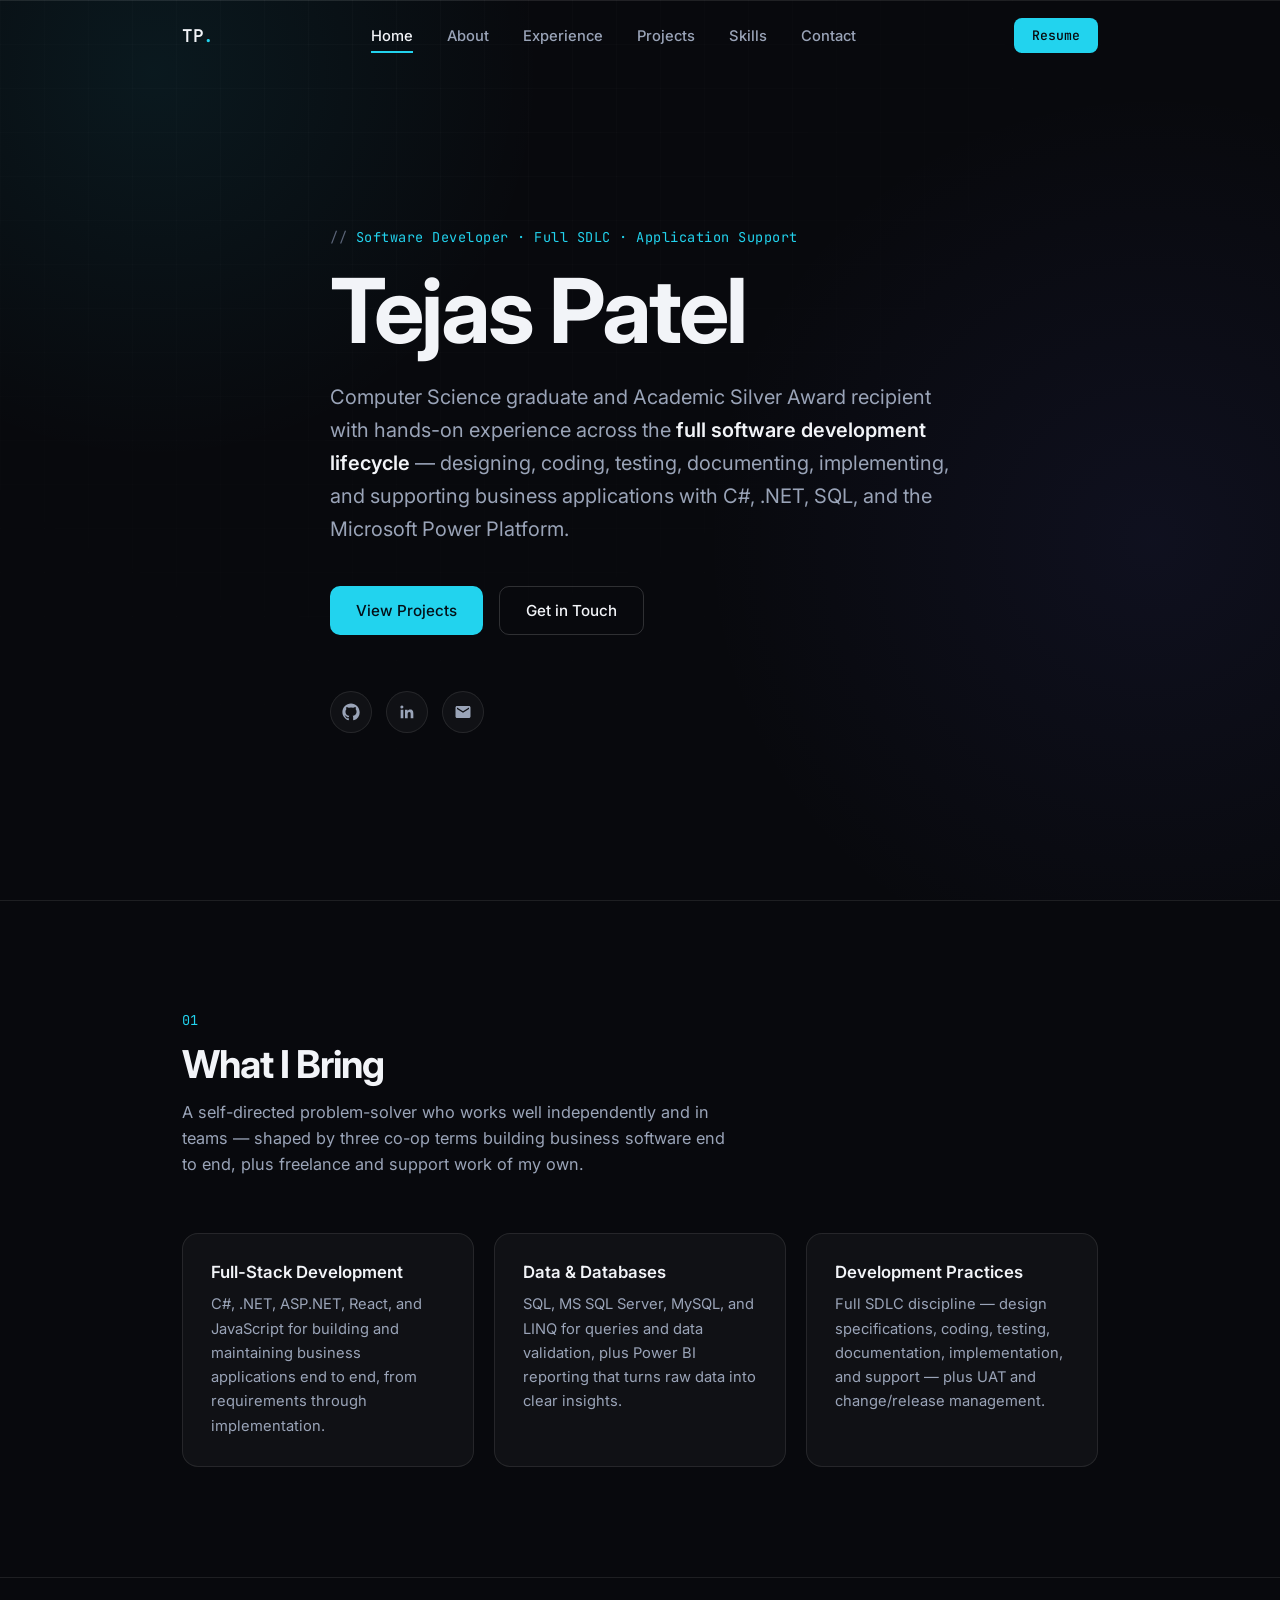
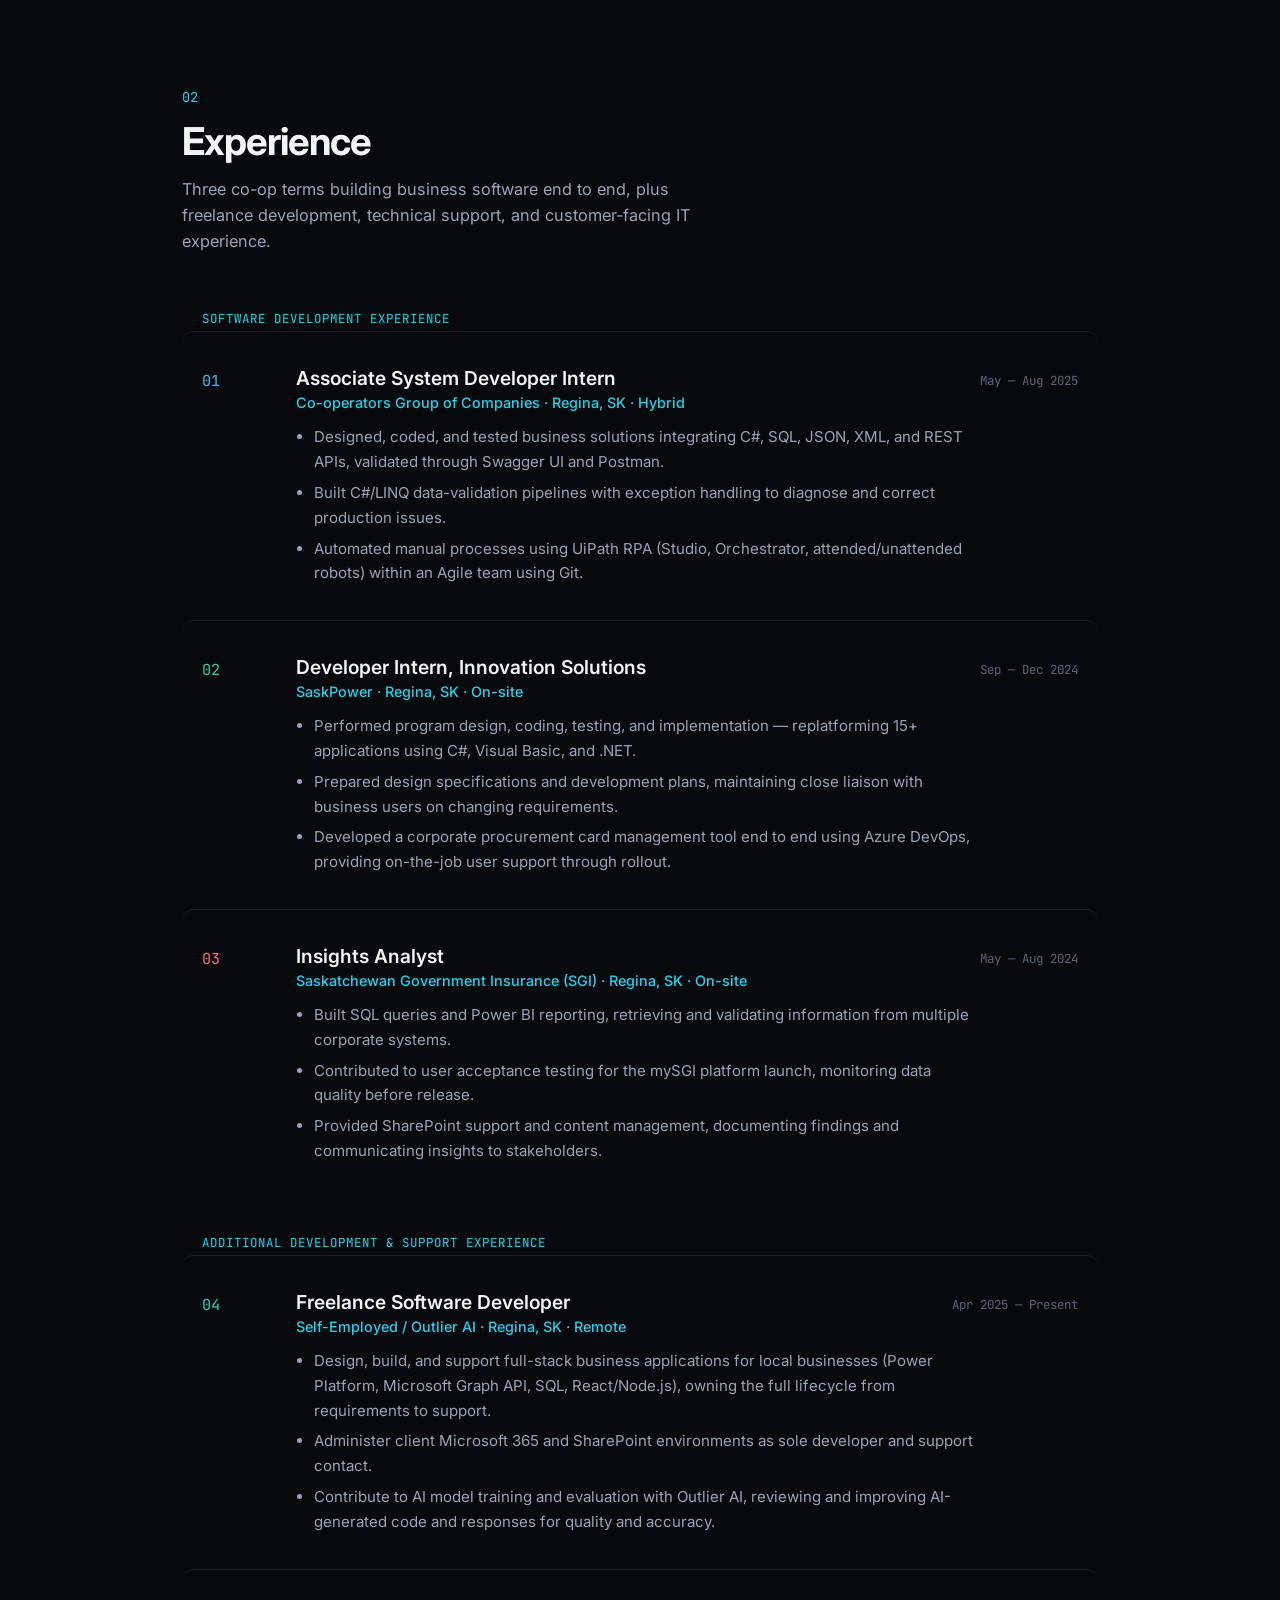
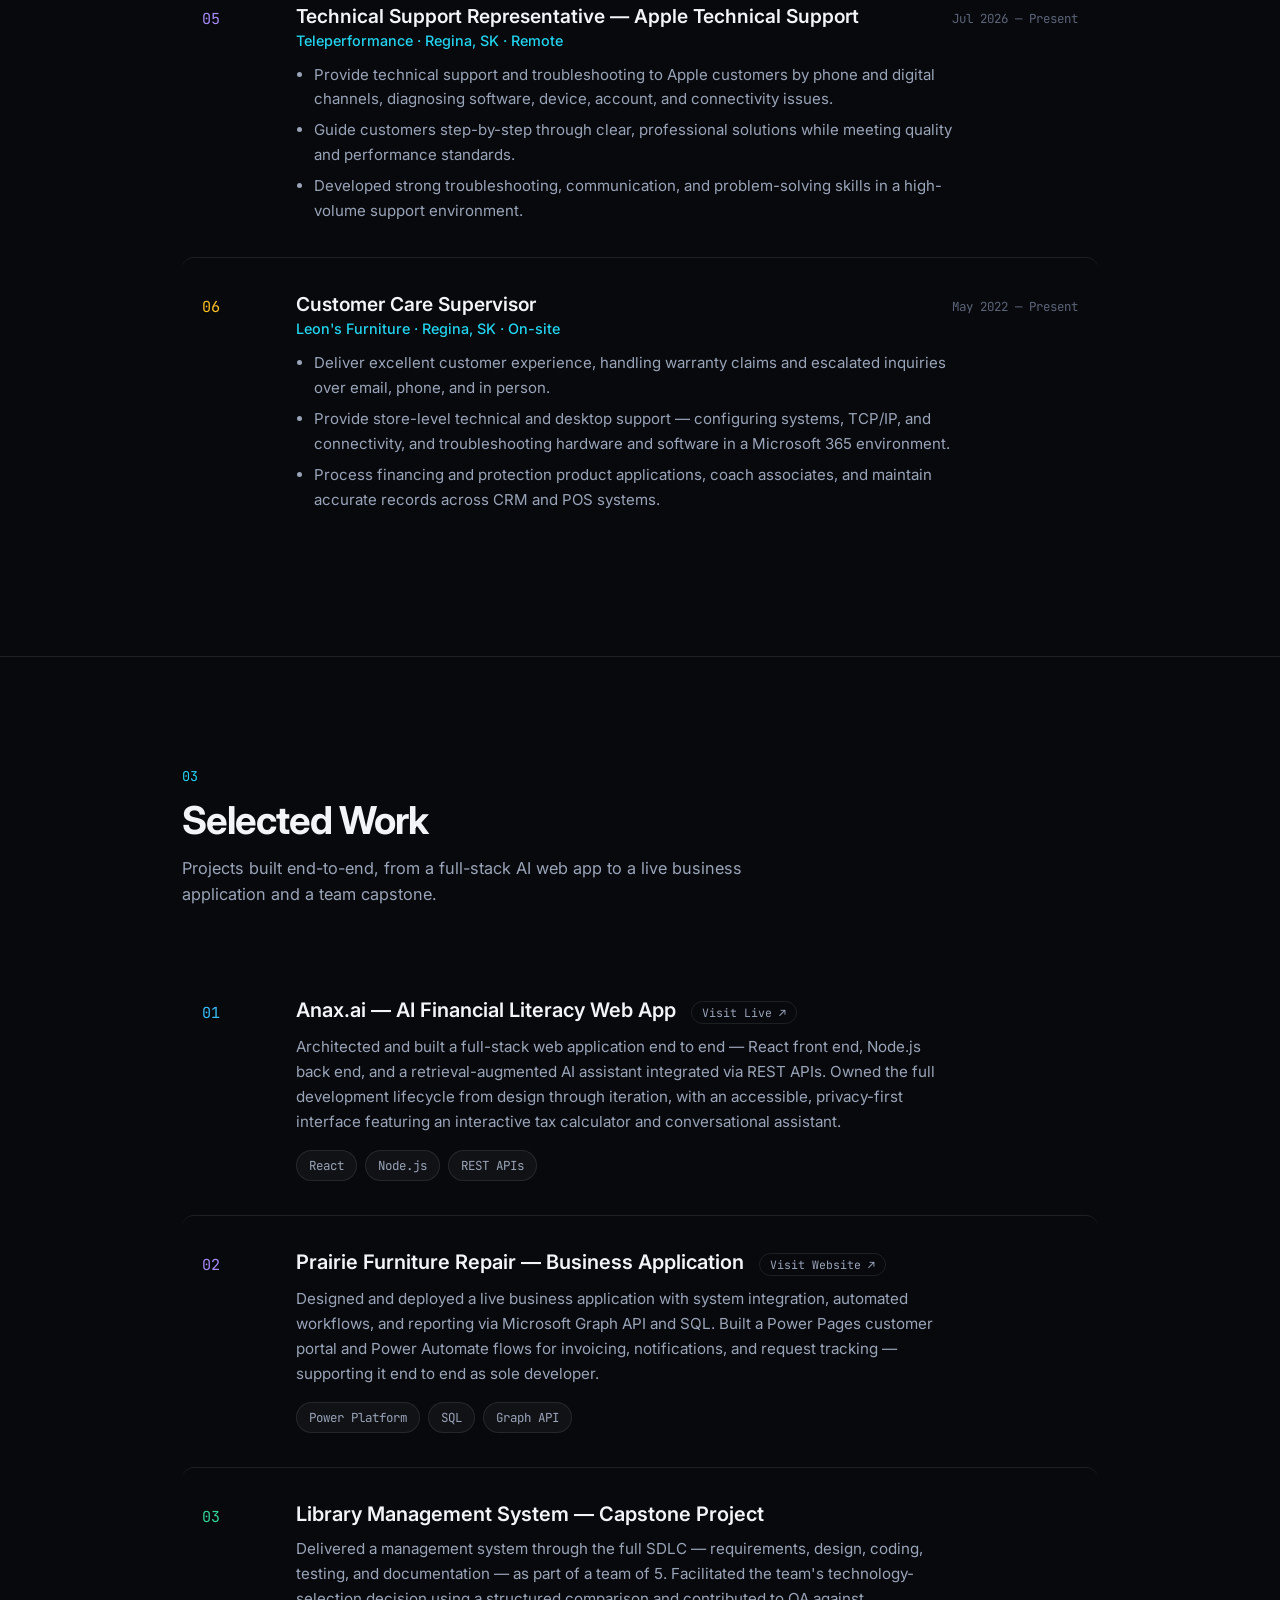
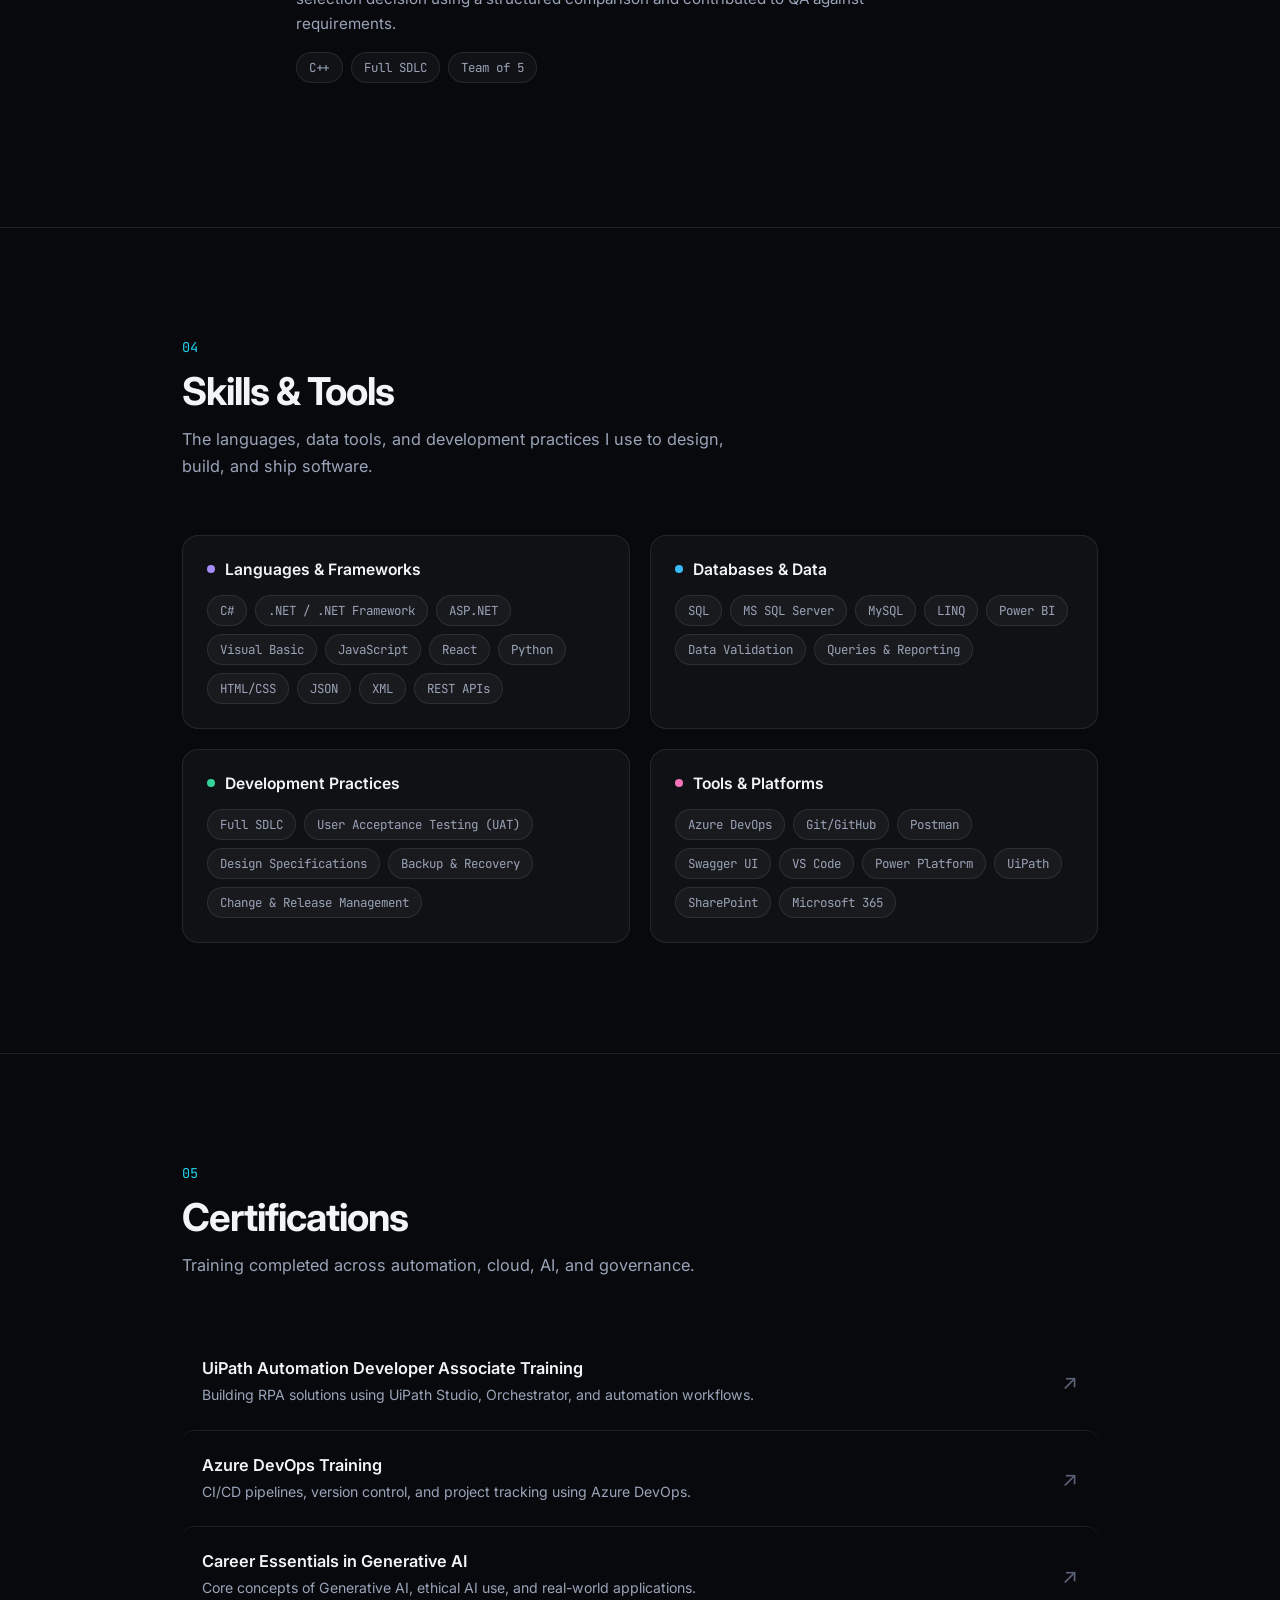
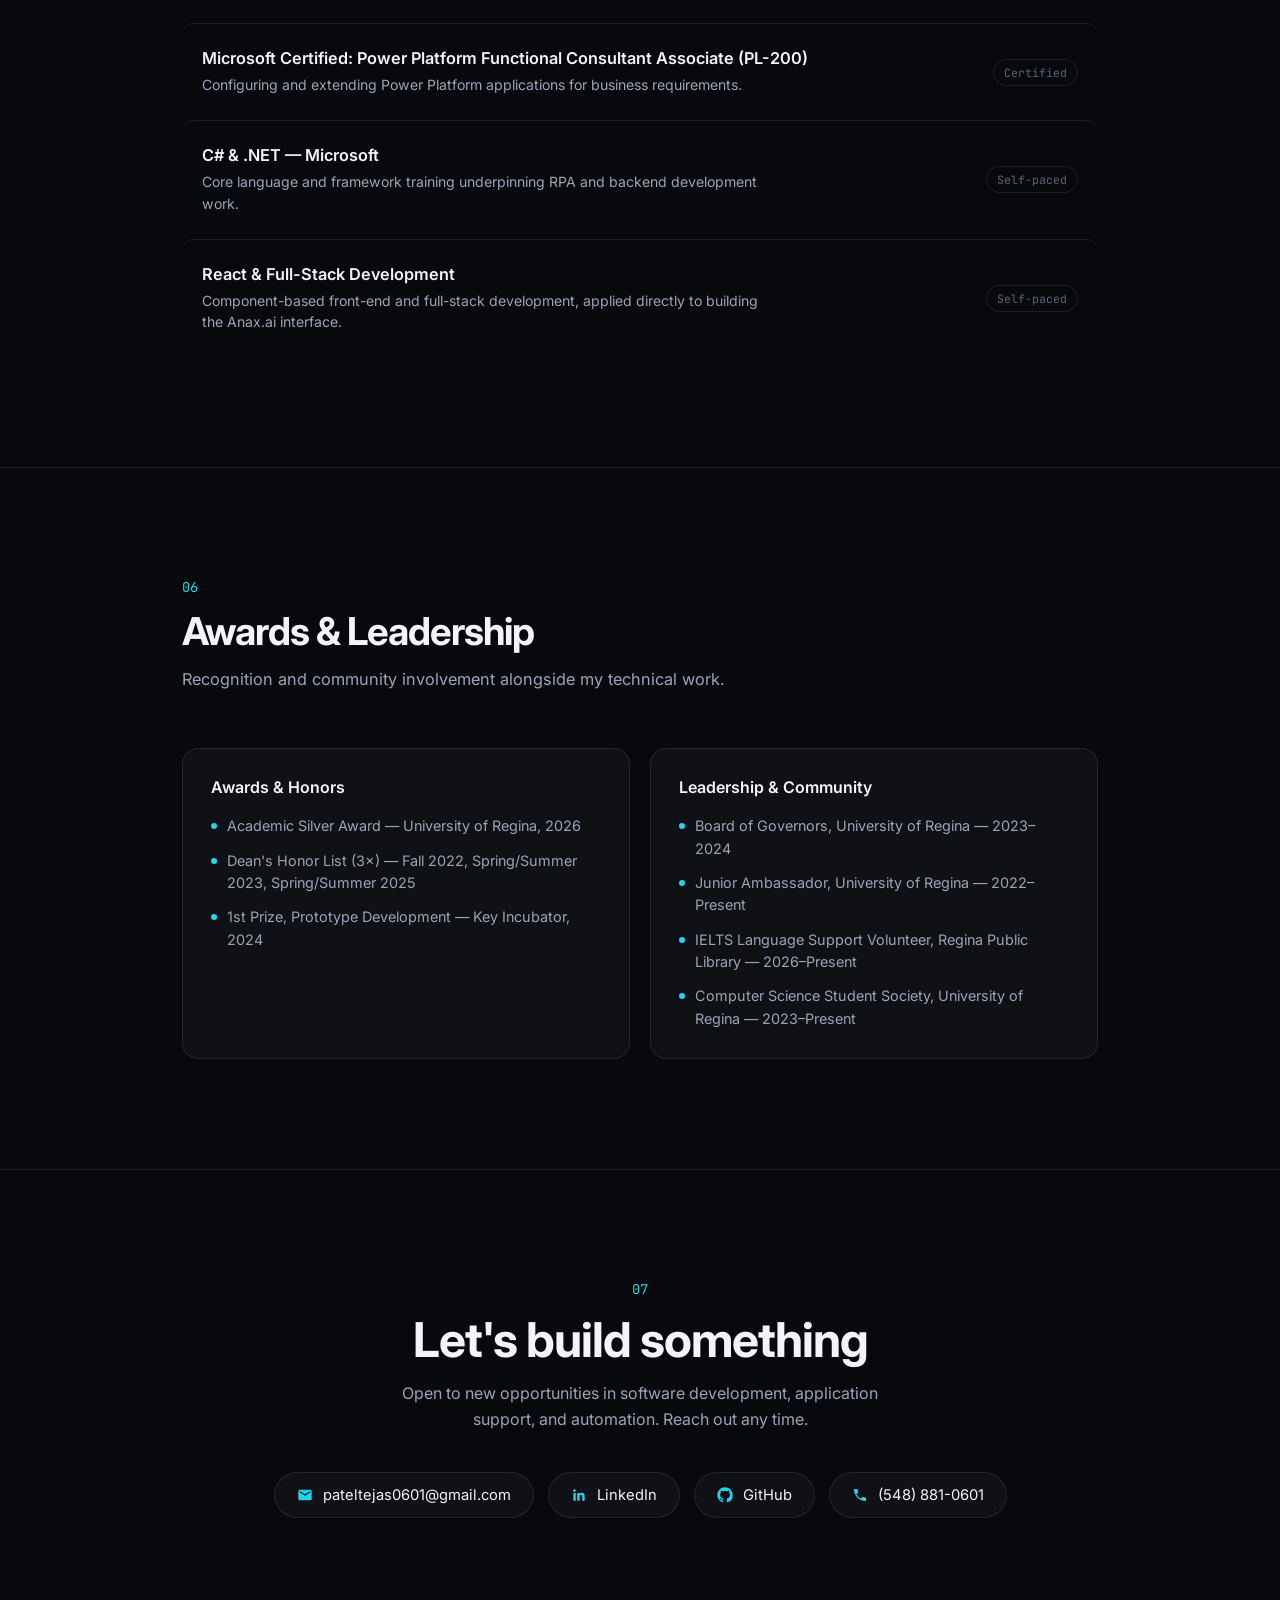
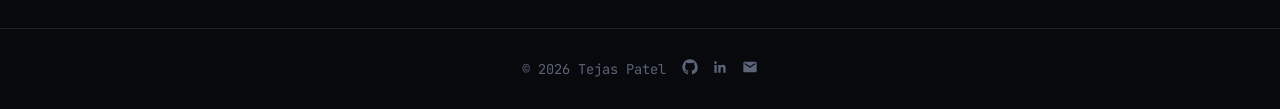
==== commit 44ae10d6: "Link Prairie Furniture Repair project to its live website Co-Authored-By: Claude Sonnet 5.5 <noreply" ====
--- a/index.html
+++ b/index.html
@@ -238,7 +238,10 @@
           <div class="project reveal" style="--dot: var(--purple)">
             <span class="project-index">02</span>
             <div class="project-body">
-              <h3>Prairie Furniture Repair — Business Application</h3>
+              <h3>
+                Prairie Furniture Repair — Business Application
+                <a class="exp-link" href="https://www.prairiefurniturerepair.com" target="_blank" rel="noopener">Visit Website ↗</a>
+              </h3>
               <p>Designed and deployed a live business application with system integration, automated workflows, and reporting via Microsoft Graph API and SQL. Built a Power Pages customer portal and Power Automate flows for invoicing, notifications, and request tracking — supporting it end to end as sole developer.</p>
               <div class="tags">
                 <span>Power Platform</span>
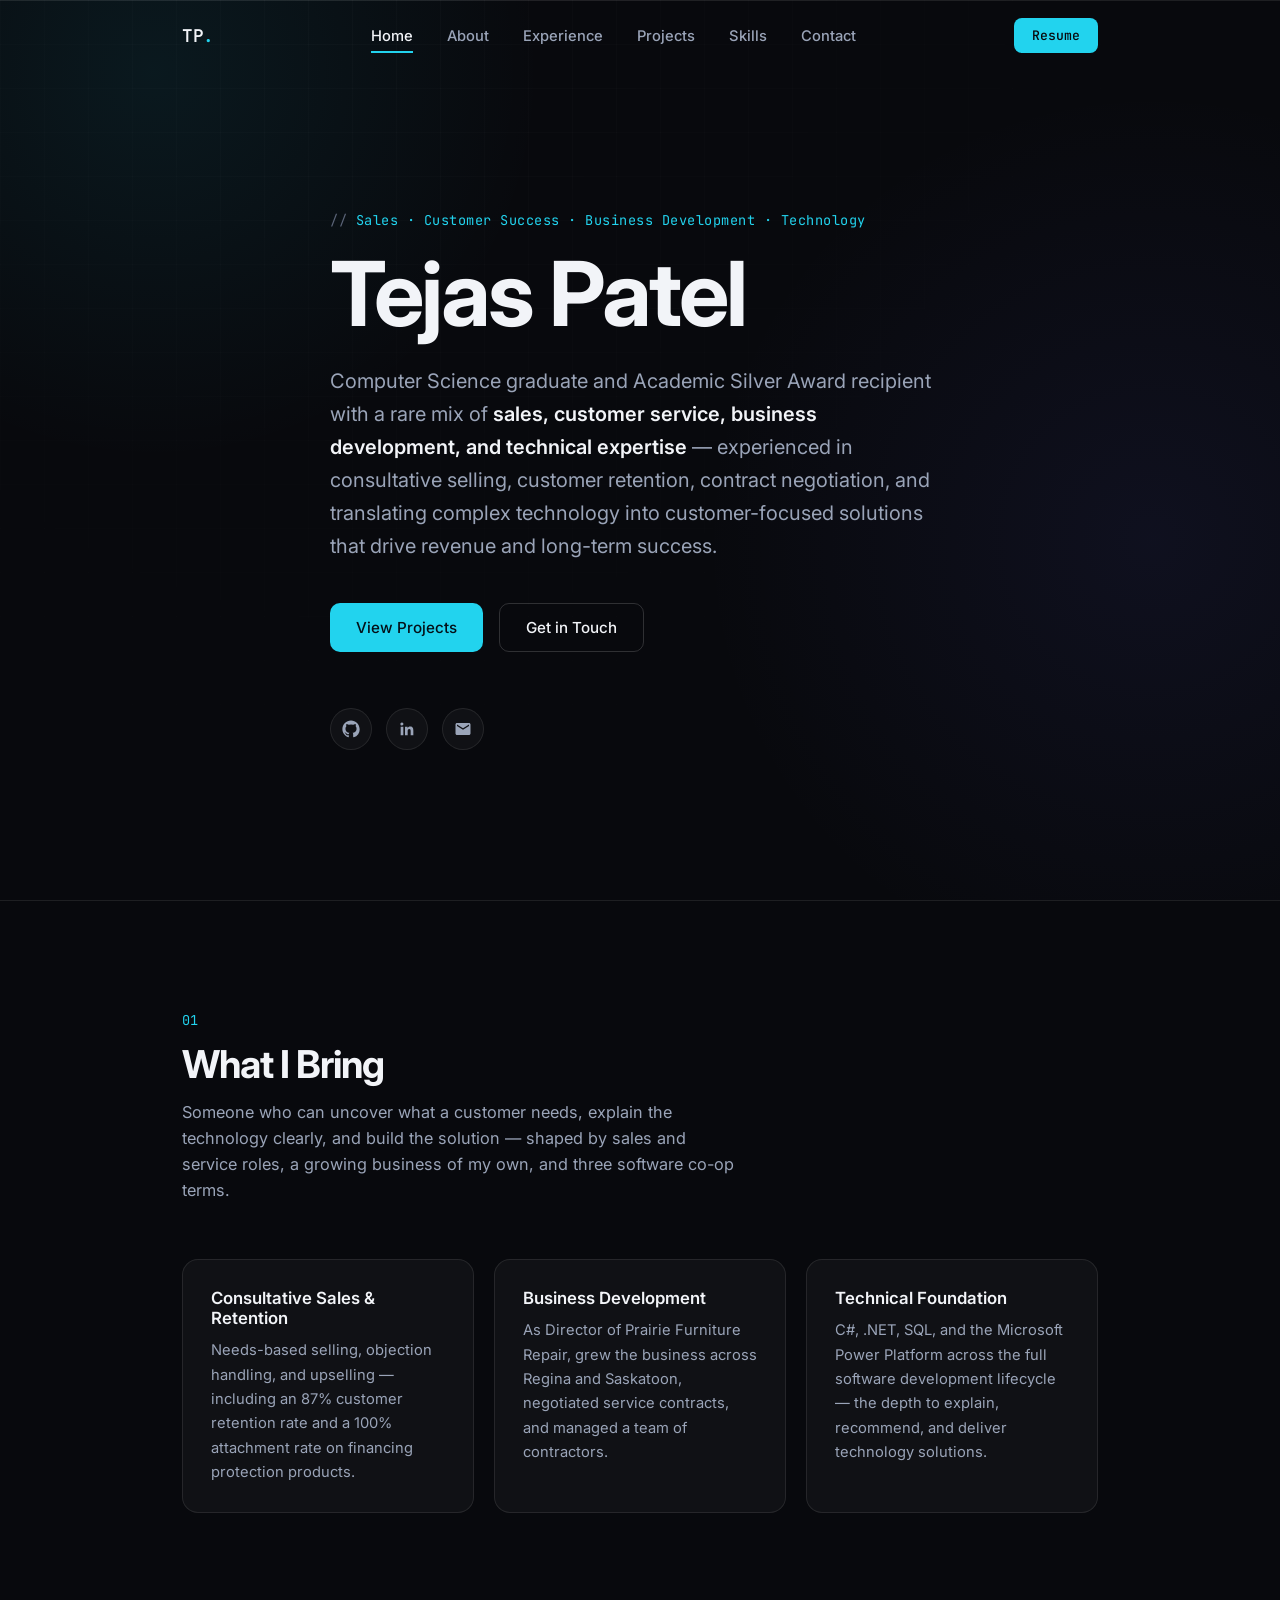
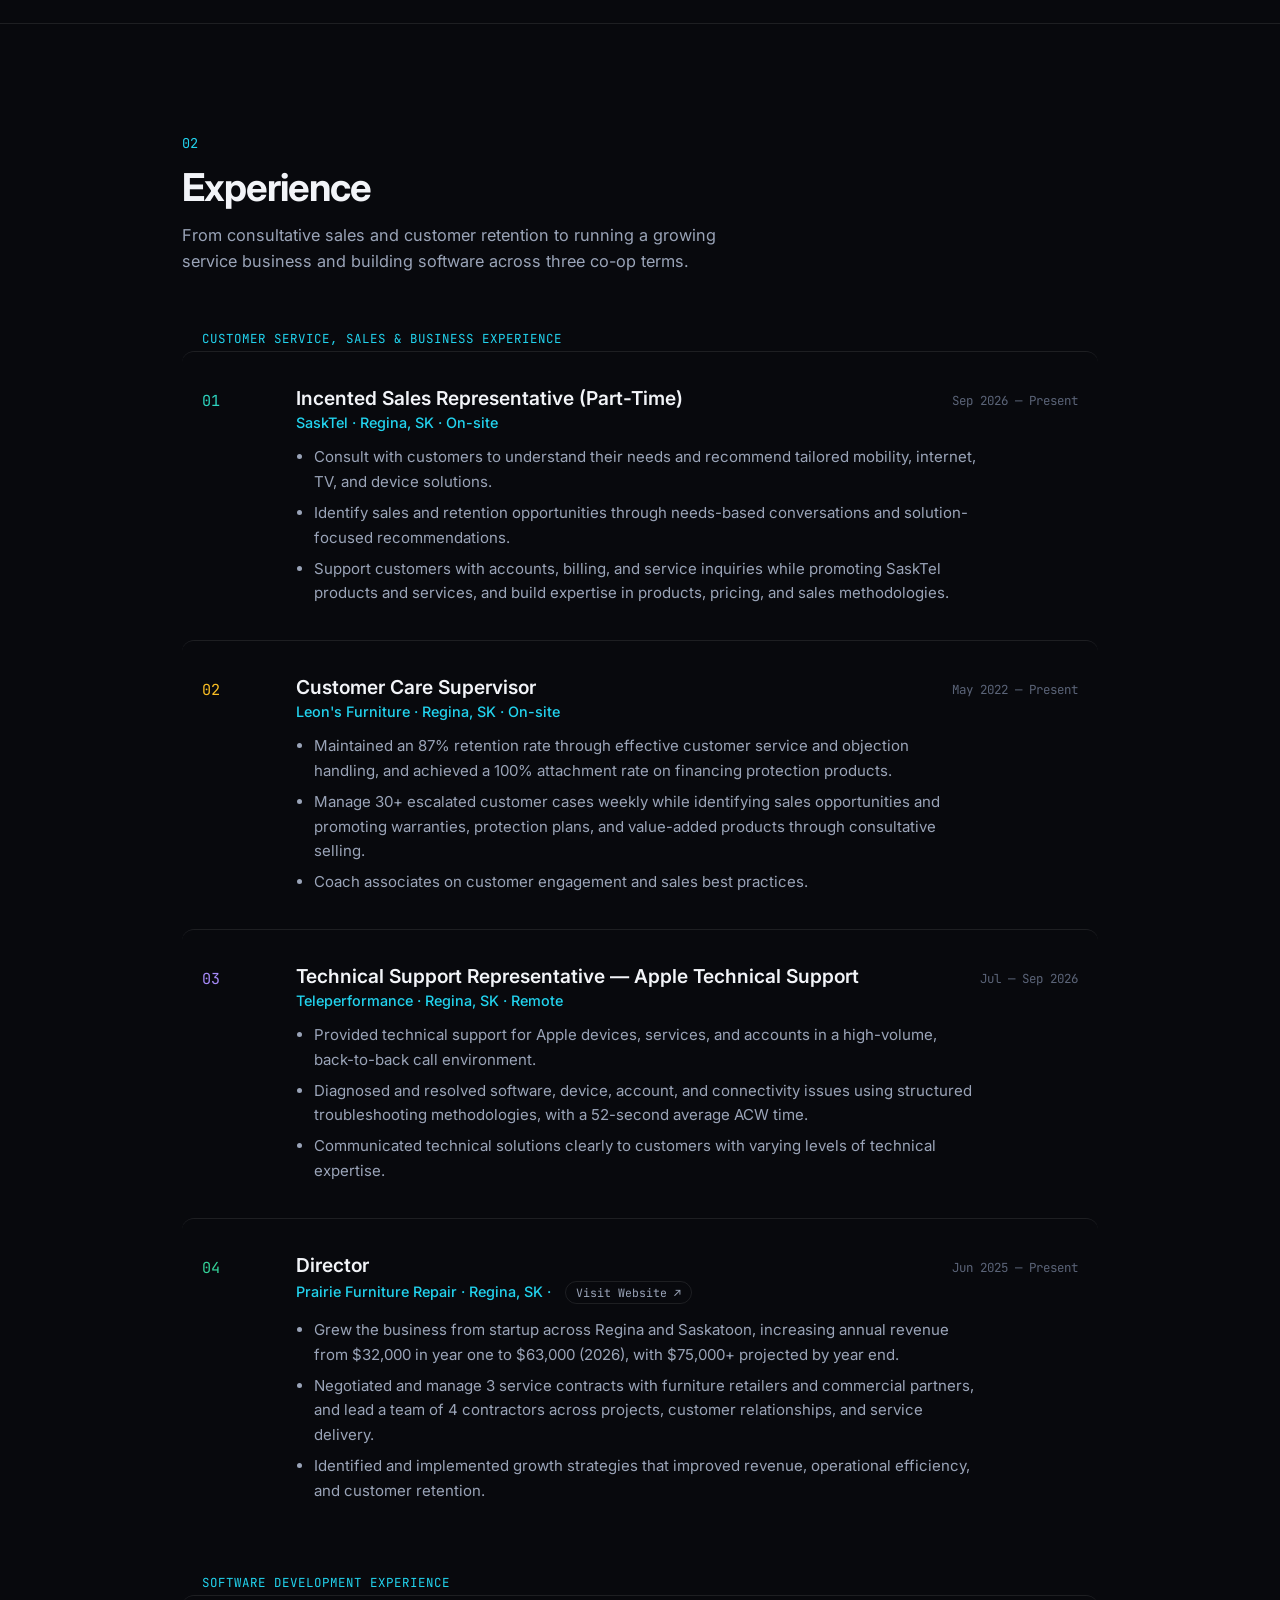
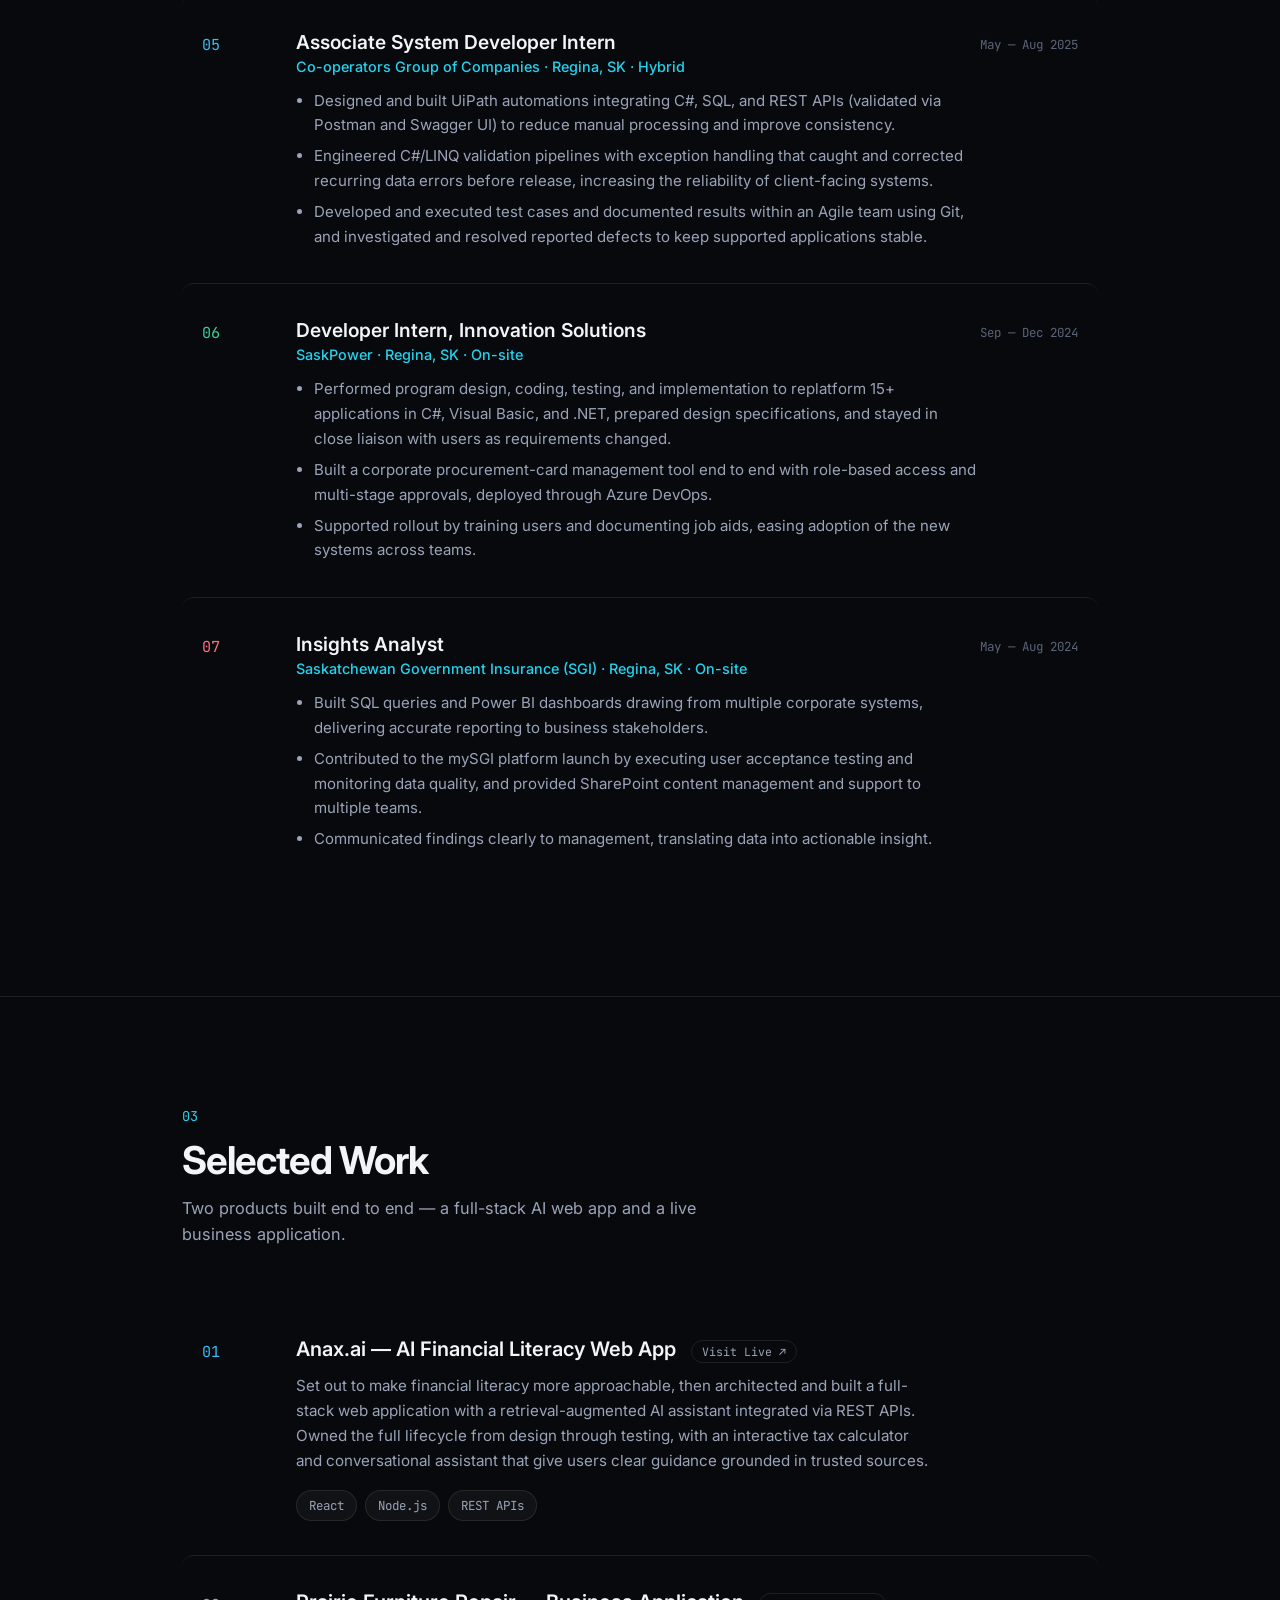
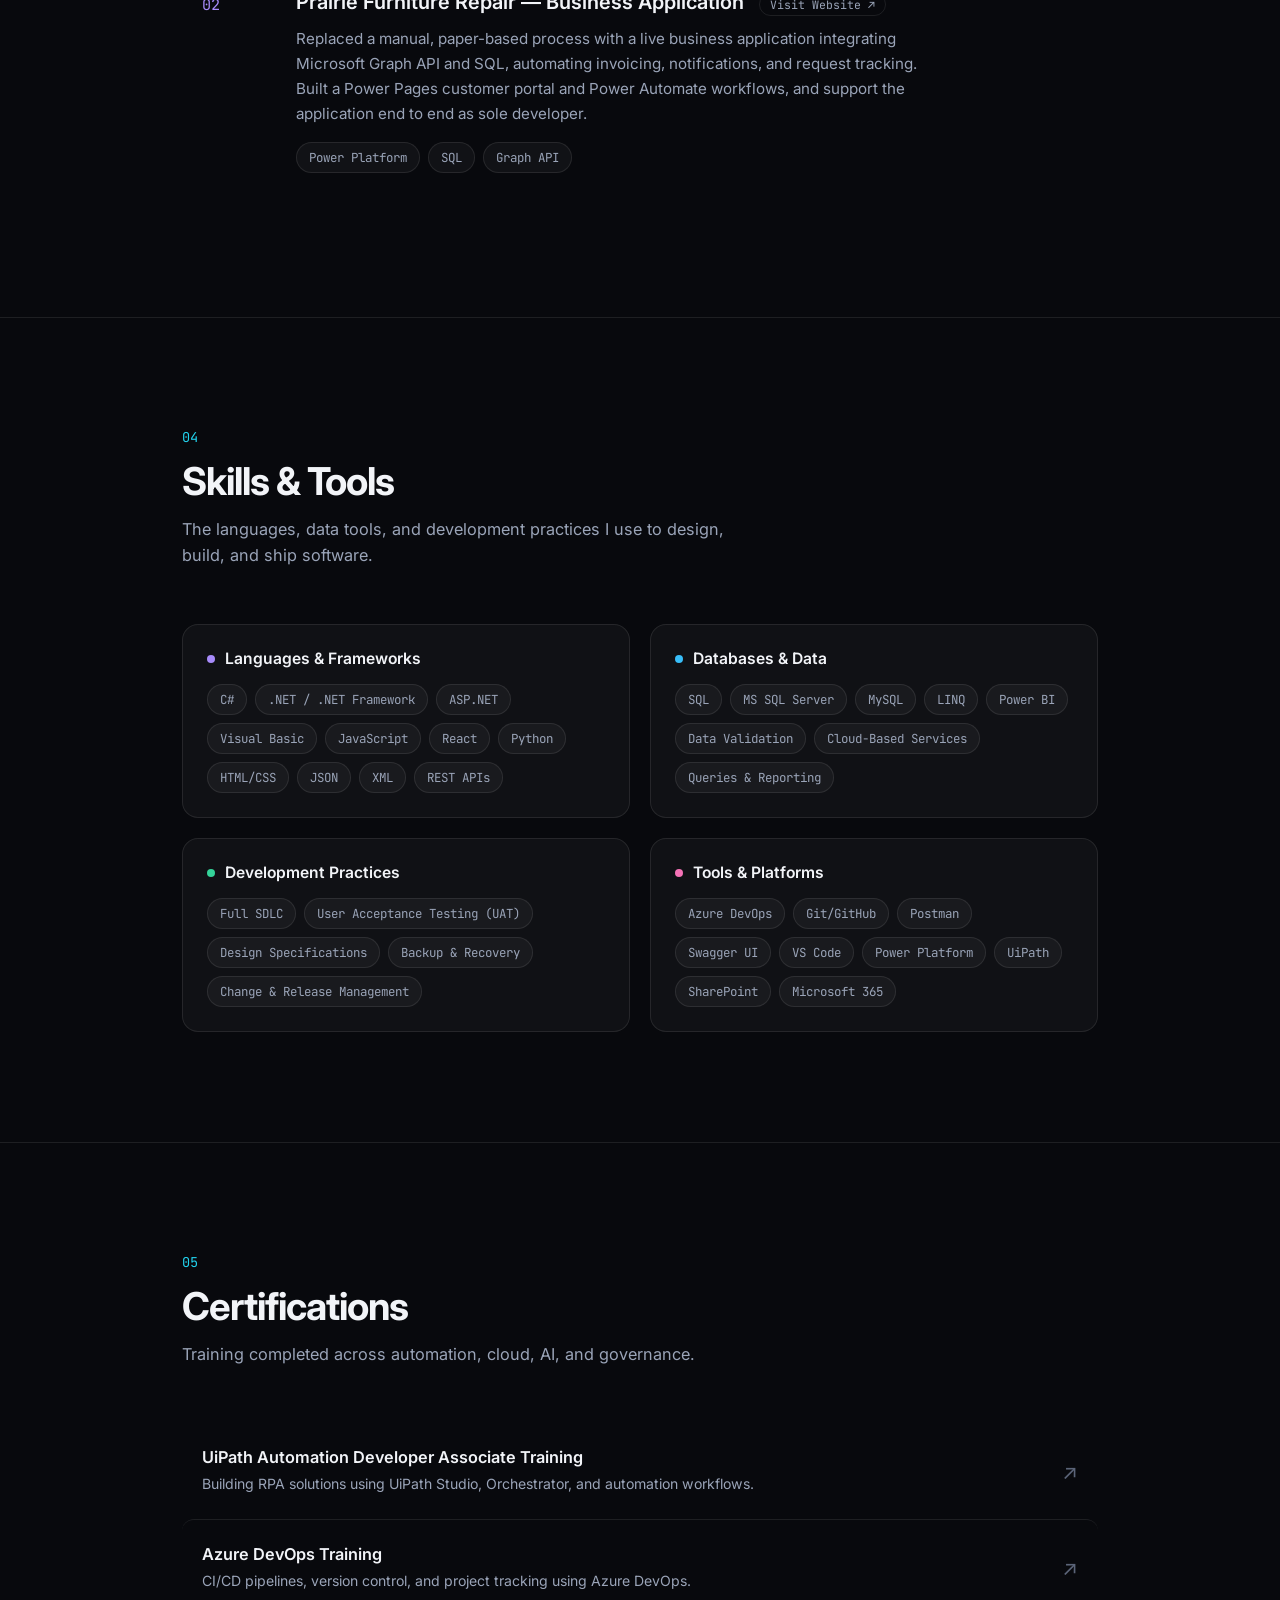
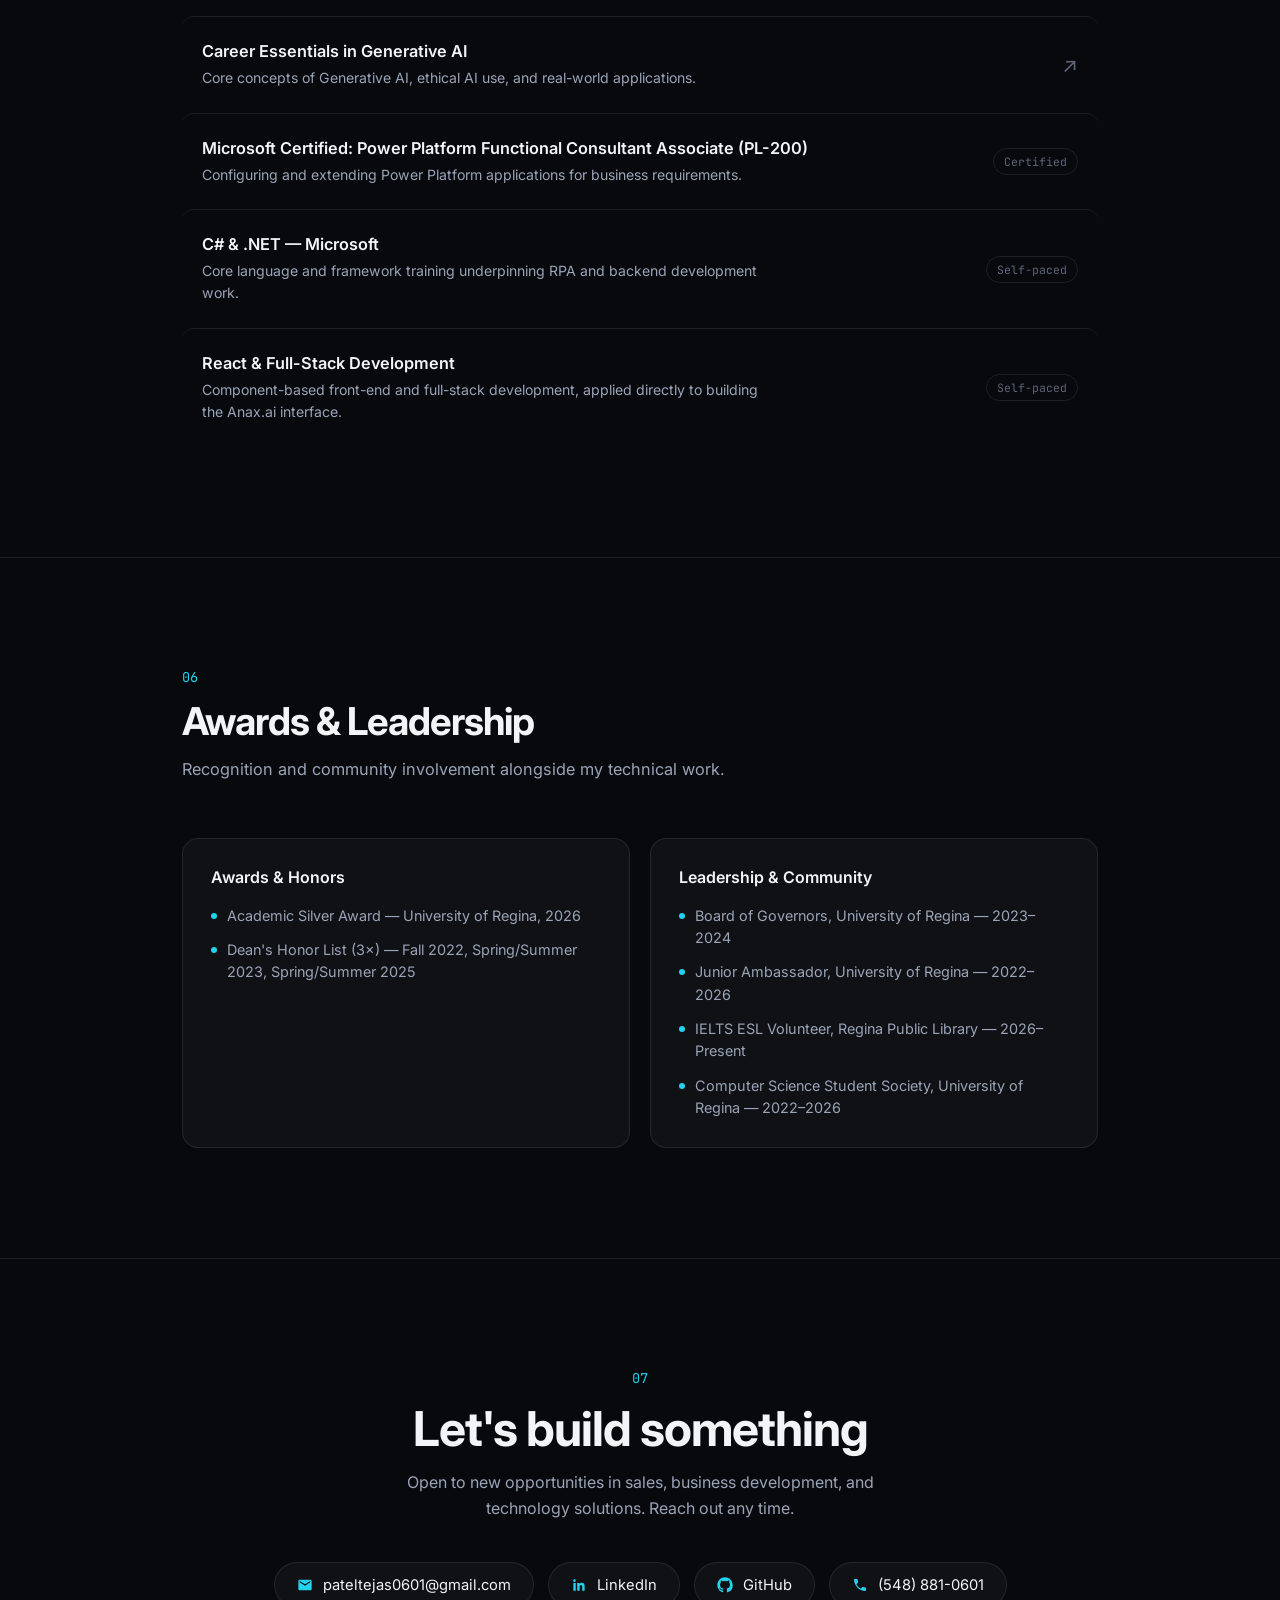
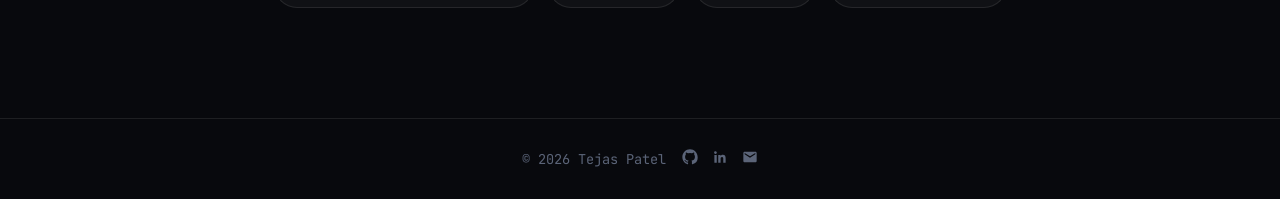
==== commit 3b7350d0: "Reframe portfolio around sales, customer success, and technology Update hero, About, Experience, Pro" ====
--- a/index.html
+++ b/index.html
@@ -3,8 +3,8 @@
 <head>
   <meta charset="UTF-8" />
   <meta name="viewport" content="width=device-width, initial-scale=1.0" />
-  <title>Tejas Patel — Software Developer | Full SDLC</title>
-  <meta name="description" content="Tejas Patel — Computer Science graduate. Full-stack software development across the SDLC: C#/.NET, SQL, the Microsoft Power Platform, and application support." />
+  <title>Tejas Patel — Sales, Customer Success &amp; Technology</title>
+  <meta name="description" content="Tejas Patel — Computer Science graduate combining consultative sales, customer service, business development, and technical expertise (C#/.NET, SQL, Power Platform)." />
   <link rel="icon" href="data:image/svg+xml,%3Csvg xmlns='http://www.w3.org/2000/svg' viewBox='0 0 100 100'%3E%3Crect width='100' height='100' rx='22' fill='%2308090d'/%3E%3Ctext x='50' y='68' font-family='monospace' font-size='52' font-weight='700' fill='%2322d3ee' text-anchor='middle'%3ETP%3C/text%3E%3C/svg%3E" />
 
   <link rel="preconnect" href="https://fonts.googleapis.com">
@@ -53,13 +53,13 @@
 
     <section id="home" class="hero">
       <div class="container">
-        <p class="eyebrow reveal">Software Developer · Full SDLC · Application Support</p>
+        <p class="eyebrow reveal">Sales · Customer Success · Business Development · Technology</p>
         <h1 class="reveal">Tejas Patel</h1>
         <p class="hero-sub reveal">
-          Computer Science graduate and Academic Silver Award recipient with hands-on experience across the
-          <span class="accent-text">full software development lifecycle</span> — designing, coding, testing,
-          documenting, implementing, and supporting business applications with C#, .NET, SQL, and the Microsoft
-          Power Platform.
+          Computer Science graduate and Academic Silver Award recipient with a rare mix of
+          <span class="accent-text">sales, customer service, business development, and technical expertise</span>
+          — experienced in consultative selling, customer retention, contract negotiation, and translating complex
+          technology into customer-focused solutions that drive revenue and long-term success.
         </p>
         <div class="hero-cta reveal">
           <a href="#projects" class="btn btn-primary">View Projects</a>
@@ -78,21 +78,21 @@
         <div class="section-head reveal">
           <span class="section-num">01</span>
           <h2 class="section-title">What I Bring</h2>
-          <p class="section-sub">A self-directed problem-solver who works well independently and in teams — shaped by three co-op terms building business software end to end, plus freelance and support work of my own.</p>
+          <p class="section-sub">Someone who can uncover what a customer needs, explain the technology clearly, and build the solution — shaped by sales and service roles, a growing business of my own, and three software co-op terms.</p>
         </div>
 
         <div class="about-grid reveal">
           <div class="about-card">
-            <h3>Full-Stack Development</h3>
-            <p>C#, .NET, ASP.NET, React, and JavaScript for building and maintaining business applications end to end, from requirements through implementation.</p>
+            <h3>Consultative Sales &amp; Retention</h3>
+            <p>Needs-based selling, objection handling, and upselling — including an 87% customer retention rate and a 100% attachment rate on financing protection products.</p>
           </div>
           <div class="about-card">
-            <h3>Data &amp; Databases</h3>
-            <p>SQL, MS SQL Server, MySQL, and LINQ for queries and data validation, plus Power BI reporting that turns raw data into clear insights.</p>
+            <h3>Business Development</h3>
+            <p>As Director of Prairie Furniture Repair, grew the business across Regina and Saskatoon, negotiated service contracts, and managed a team of contractors.</p>
           </div>
           <div class="about-card">
-            <h3>Development Practices</h3>
-            <p>Full SDLC discipline — design specifications, coding, testing, documentation, implementation, and support — plus UAT and change/release management.</p>
+            <h3>Technical Foundation</h3>
+            <p>C#, .NET, SQL, and the Microsoft Power Platform across the full software development lifecycle — the depth to explain, recommend, and deliver technology solutions.</p>
           </div>
         </div>
       </div>
@@ -103,14 +103,80 @@
         <div class="section-head reveal">
           <span class="section-num">02</span>
           <h2 class="section-title">Experience</h2>
-          <p class="section-sub">Three co-op terms building business software end to end, plus freelance development, technical support, and customer-facing IT experience.</p>
+          <p class="section-sub">From consultative sales and customer retention to running a growing service business and building software across three co-op terms.</p>
         </div>
 
         <div class="exp-list">
+          <p class="exp-group-label reveal">Customer Service, Sales &amp; Business Experience</p>
+
+          <div class="exp-item reveal" style="--dot: var(--teal)">
+            <span class="exp-index">01</span>
+            <div class="exp-body">
+              <div class="exp-header">
+                <h3 class="exp-role">Incented Sales Representative (Part-Time)</h3>
+                <span class="exp-meta">Sep 2026 — Present</span>
+              </div>
+              <p class="exp-company">SaskTel · Regina, SK · On-site</p>
+              <ul>
+                <li>Consult with customers to understand their needs and recommend tailored mobility, internet, TV, and device solutions.</li>
+                <li>Identify sales and retention opportunities through needs-based conversations and solution-focused recommendations.</li>
+                <li>Support customers with accounts, billing, and service inquiries while promoting SaskTel products and services, and build expertise in products, pricing, and sales methodologies.</li>
+              </ul>
+            </div>
+          </div>
+
+          <div class="exp-item reveal" style="--dot: var(--yellow)">
+            <span class="exp-index">02</span>
+            <div class="exp-body">
+              <div class="exp-header">
+                <h3 class="exp-role">Customer Care Supervisor</h3>
+                <span class="exp-meta">May 2022 — Present</span>
+              </div>
+              <p class="exp-company">Leon's Furniture · Regina, SK · On-site</p>
+              <ul>
+                <li>Maintained an 87% retention rate through effective customer service and objection handling, and achieved a 100% attachment rate on financing protection products.</li>
+                <li>Manage 30+ escalated customer cases weekly while identifying sales opportunities and promoting warranties, protection plans, and value-added products through consultative selling.</li>
+                <li>Coach associates on customer engagement and sales best practices.</li>
+              </ul>
+            </div>
+          </div>
+
+          <div class="exp-item reveal" style="--dot: var(--purple)">
+            <span class="exp-index">03</span>
+            <div class="exp-body">
+              <div class="exp-header">
+                <h3 class="exp-role">Technical Support Representative — Apple Technical Support</h3>
+                <span class="exp-meta">Jul — Sep 2026</span>
+              </div>
+              <p class="exp-company">Teleperformance · Regina, SK · Remote</p>
+              <ul>
+                <li>Provided technical support for Apple devices, services, and accounts in a high-volume, back-to-back call environment.</li>
+                <li>Diagnosed and resolved software, device, account, and connectivity issues using structured troubleshooting methodologies, with a 52-second average ACW time.</li>
+                <li>Communicated technical solutions clearly to customers with varying levels of technical expertise.</li>
+              </ul>
+            </div>
+          </div>
+
+          <div class="exp-item reveal" style="--dot: var(--green)">
+            <span class="exp-index">04</span>
+            <div class="exp-body">
+              <div class="exp-header">
+                <h3 class="exp-role">Director</h3>
+                <span class="exp-meta">Jun 2025 — Present</span>
+              </div>
+              <p class="exp-company">Prairie Furniture Repair · Regina, SK · <a class="exp-link" href="https://www.prairiefurniturerepair.com" target="_blank" rel="noopener">Visit Website ↗</a></p>
+              <ul>
+                <li>Grew the business from startup across Regina and Saskatoon, increasing annual revenue from $32,000 in year one to $63,000 (2026), with $75,000+ projected by year end.</li>
+                <li>Negotiated and manage 3 service contracts with furniture retailers and commercial partners, and lead a team of 4 contractors across projects, customer relationships, and service delivery.</li>
+                <li>Identified and implemented growth strategies that improved revenue, operational efficiency, and customer retention.</li>
+              </ul>
+            </div>
+          </div>
+
           <p class="exp-group-label reveal">Software Development Experience</p>
 
           <div class="exp-item reveal" style="--dot: var(--blue)">
-            <span class="exp-index">01</span>
+            <span class="exp-index">05</span>
             <div class="exp-body">
               <div class="exp-header">
                 <h3 class="exp-role">Associate System Developer Intern</h3>
@@ -118,15 +184,15 @@
               </div>
               <p class="exp-company">Co-operators Group of Companies · Regina, SK · Hybrid</p>
               <ul>
-                <li>Designed, coded, and tested business solutions integrating C#, SQL, JSON, XML, and REST APIs, validated through Swagger UI and Postman.</li>
-                <li>Built C#/LINQ data-validation pipelines with exception handling to diagnose and correct production issues.</li>
-                <li>Automated manual processes using UiPath RPA (Studio, Orchestrator, attended/unattended robots) within an Agile team using Git.</li>
+                <li>Designed and built UiPath automations integrating C#, SQL, and REST APIs (validated via Postman and Swagger UI) to reduce manual processing and improve consistency.</li>
+                <li>Engineered C#/LINQ validation pipelines with exception handling that caught and corrected recurring data errors before release, increasing the reliability of client-facing systems.</li>
+                <li>Developed and executed test cases and documented results within an Agile team using Git, and investigated and resolved reported defects to keep supported applications stable.</li>
               </ul>
             </div>
           </div>
 
           <div class="exp-item reveal" style="--dot: var(--green)">
-            <span class="exp-index">02</span>
+            <span class="exp-index">06</span>
             <div class="exp-body">
               <div class="exp-header">
                 <h3 class="exp-role">Developer Intern, Innovation Solutions</h3>
@@ -134,15 +200,15 @@
               </div>
               <p class="exp-company">SaskPower · Regina, SK · On-site</p>
               <ul>
-                <li>Performed program design, coding, testing, and implementation — replatforming 15+ applications using C#, Visual Basic, and .NET.</li>
-                <li>Prepared design specifications and development plans, maintaining close liaison with business users on changing requirements.</li>
-                <li>Developed a corporate procurement card management tool end to end using Azure DevOps, providing on-the-job user support through rollout.</li>
+                <li>Performed program design, coding, testing, and implementation to replatform 15+ applications in C#, Visual Basic, and .NET, prepared design specifications, and stayed in close liaison with users as requirements changed.</li>
+                <li>Built a corporate procurement-card management tool end to end with role-based access and multi-stage approvals, deployed through Azure DevOps.</li>
+                <li>Supported rollout by training users and documenting job aids, easing adoption of the new systems across teams.</li>
               </ul>
             </div>
           </div>
 
           <div class="exp-item reveal" style="--dot: var(--red)">
-            <span class="exp-index">03</span>
+            <span class="exp-index">07</span>
             <div class="exp-body">
               <div class="exp-header">
                 <h3 class="exp-role">Insights Analyst</h3>
@@ -150,59 +216,9 @@
               </div>
               <p class="exp-company">Saskatchewan Government Insurance (SGI) · Regina, SK · On-site</p>
               <ul>
-                <li>Built SQL queries and Power BI reporting, retrieving and validating information from multiple corporate systems.</li>
-                <li>Contributed to user acceptance testing for the mySGI platform launch, monitoring data quality before release.</li>
-                <li>Provided SharePoint support and content management, documenting findings and communicating insights to stakeholders.</li>
-              </ul>
-            </div>
-          </div>
-
-          <p class="exp-group-label reveal">Additional Development &amp; Support Experience</p>
-
-          <div class="exp-item reveal" style="--dot: var(--teal)">
-            <span class="exp-index">04</span>
-            <div class="exp-body">
-              <div class="exp-header">
-                <h3 class="exp-role">Freelance Software Developer</h3>
-                <span class="exp-meta">Apr 2025 — Present</span>
-              </div>
-              <p class="exp-company">Self-Employed / Outlier AI · Regina, SK · Remote</p>
-              <ul>
-                <li>Design, build, and support full-stack business applications for local businesses (Power Platform, Microsoft Graph API, SQL, React/Node.js), owning the full lifecycle from requirements to support.</li>
-                <li>Administer client Microsoft 365 and SharePoint environments as sole developer and support contact.</li>
-                <li>Contribute to AI model training and evaluation with Outlier AI, reviewing and improving AI-generated code and responses for quality and accuracy.</li>
-              </ul>
-            </div>
-          </div>
-
-          <div class="exp-item reveal" style="--dot: var(--purple)">
-            <span class="exp-index">05</span>
-            <div class="exp-body">
-              <div class="exp-header">
-                <h3 class="exp-role">Technical Support Representative — Apple Technical Support</h3>
-                <span class="exp-meta">Jul 2026 — Present</span>
-              </div>
-              <p class="exp-company">Teleperformance · Regina, SK · Remote</p>
-              <ul>
-                <li>Provide technical support and troubleshooting to Apple customers by phone and digital channels, diagnosing software, device, account, and connectivity issues.</li>
-                <li>Guide customers step-by-step through clear, professional solutions while meeting quality and performance standards.</li>
-                <li>Developed strong troubleshooting, communication, and problem-solving skills in a high-volume support environment.</li>
-              </ul>
-            </div>
-          </div>
-
-          <div class="exp-item reveal" style="--dot: var(--yellow)">
-            <span class="exp-index">06</span>
-            <div class="exp-body">
-              <div class="exp-header">
-                <h3 class="exp-role">Customer Care Supervisor</h3>
-                <span class="exp-meta">May 2022 — Present</span>
-              </div>
-              <p class="exp-company">Leon's Furniture · Regina, SK · On-site</p>
-              <ul>
-                <li>Deliver excellent customer experience, handling warranty claims and escalated inquiries over email, phone, and in person.</li>
-                <li>Provide store-level technical and desktop support — configuring systems, TCP/IP, and connectivity, and troubleshooting hardware and software in a Microsoft 365 environment.</li>
-                <li>Process financing and protection product applications, coach associates, and maintain accurate records across CRM and POS systems.</li>
+                <li>Built SQL queries and Power BI dashboards drawing from multiple corporate systems, delivering accurate reporting to business stakeholders.</li>
+                <li>Contributed to the mySGI platform launch by executing user acceptance testing and monitoring data quality, and provided SharePoint content management and support to multiple teams.</li>
+                <li>Communicated findings clearly to management, translating data into actionable insight.</li>
               </ul>
             </div>
           </div>
@@ -215,7 +231,7 @@
         <div class="section-head reveal">
           <span class="section-num">03</span>
           <h2 class="section-title">Selected Work</h2>
-          <p class="section-sub">Projects built end-to-end, from a full-stack AI web app to a live business application and a team capstone.</p>
+          <p class="section-sub">Two products built end to end — a full-stack AI web app and a live business application.</p>
         </div>
 
         <div class="project-list">
@@ -226,7 +242,7 @@
                 Anax.ai — AI Financial Literacy Web App
                 <a class="exp-link" href="https://anax-c3dm5wyu6-tejas-patel.vercel.app/" target="_blank" rel="noopener">Visit Live ↗</a>
               </h3>
-              <p>Architected and built a full-stack web application end to end — React front end, Node.js back end, and a retrieval-augmented AI assistant integrated via REST APIs. Owned the full development lifecycle from design through iteration, with an accessible, privacy-first interface featuring an interactive tax calculator and conversational assistant.</p>
+              <p>Set out to make financial literacy more approachable, then architected and built a full-stack web application with a retrieval-augmented AI assistant integrated via REST APIs. Owned the full lifecycle from design through testing, with an interactive tax calculator and conversational assistant that give users clear guidance grounded in trusted sources.</p>
               <div class="tags">
                 <span>React</span>
                 <span>Node.js</span>
@@ -242,24 +258,11 @@
                 Prairie Furniture Repair — Business Application
                 <a class="exp-link" href="https://www.prairiefurniturerepair.com" target="_blank" rel="noopener">Visit Website ↗</a>
               </h3>
-              <p>Designed and deployed a live business application with system integration, automated workflows, and reporting via Microsoft Graph API and SQL. Built a Power Pages customer portal and Power Automate flows for invoicing, notifications, and request tracking — supporting it end to end as sole developer.</p>
+              <p>Replaced a manual, paper-based process with a live business application integrating Microsoft Graph API and SQL, automating invoicing, notifications, and request tracking. Built a Power Pages customer portal and Power Automate workflows, and support the application end to end as sole developer.</p>
               <div class="tags">
                 <span>Power Platform</span>
                 <span>SQL</span>
                 <span>Graph API</span>
-              </div>
-            </div>
-          </div>
-
-          <div class="project reveal" style="--dot: var(--green)">
-            <span class="project-index">03</span>
-            <div class="project-body">
-              <h3>Library Management System — Capstone Project</h3>
-              <p>Delivered a management system through the full SDLC — requirements, design, coding, testing, and documentation — as part of a team of 5. Facilitated the team's technology-selection decision using a structured comparison and contributed to QA against requirements.</p>
-              <div class="tags">
-                <span>C++</span>
-                <span>Full SDLC</span>
-                <span>Team of 5</span>
               </div>
             </div>
           </div>
@@ -302,6 +305,7 @@
               <span>LINQ</span>
               <span>Power BI</span>
               <span>Data Validation</span>
+              <span>Cloud-Based Services</span>
               <span>Queries &amp; Reporting</span>
             </div>
           </div>
@@ -409,16 +413,15 @@
             <ul>
               <li>Academic Silver Award — University of Regina, 2026</li>
               <li>Dean's Honor List (3×) — Fall 2022, Spring/Summer 2023, Spring/Summer 2025</li>
-              <li>1st Prize, Prototype Development — Key Incubator, 2024</li>
             </ul>
           </div>
           <div class="awards-col">
             <h4>Leadership &amp; Community</h4>
             <ul>
               <li>Board of Governors, University of Regina — 2023–2024</li>
-              <li>Junior Ambassador, University of Regina — 2022–Present</li>
-              <li>IELTS Language Support Volunteer, Regina Public Library — 2026–Present</li>
-              <li>Computer Science Student Society, University of Regina — 2023–Present</li>
+              <li>Junior Ambassador, University of Regina — 2022–2026</li>
+              <li>IELTS ESL Volunteer, Regina Public Library — 2026–Present</li>
+              <li>Computer Science Student Society, University of Regina — 2022–2026</li>
             </ul>
           </div>
         </div>
@@ -429,7 +432,7 @@
       <div class="container">
         <span class="section-num reveal">07</span>
         <h2 class="section-title reveal">Let's build something</h2>
-        <p class="contact-sub reveal">Open to new opportunities in software development, application support, and automation. Reach out any time.</p>
+        <p class="contact-sub reveal">Open to new opportunities in sales, business development, and technology solutions. Reach out any time.</p>
 
         <div class="contact-links reveal">
           <a href="mailto:pateltejas0601@gmail.com">
